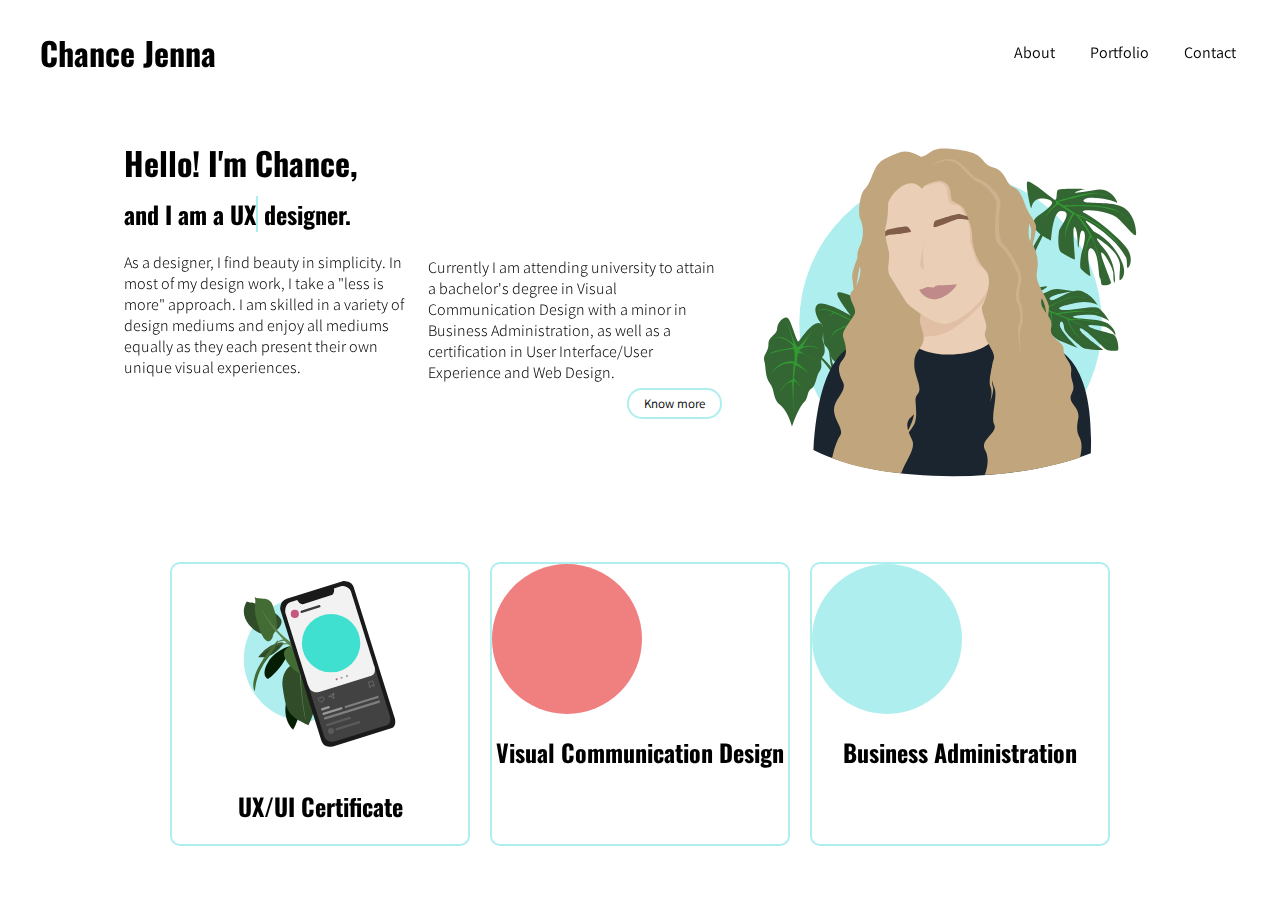
==== index.html @ 3c4182ef "Added UXUI Illustration" ====
<!DOCTYPE html>
<html lang="en">
<head>
    <meta charset="UTF-8">
    <meta name="viewport" content="width=device-width, initial-scale=1.0">
    <meta http-equiv="X-UA-Compatible" content="ie=edge">

    <!--  Stylesheet  -->
    <link href="https://fonts.googleapis.com/css2?family=Assistant:wght@300&display=swap" rel="stylesheet"> 
    <link href="https://fonts.googleapis.com/css2?family=Assistant&display=swap" rel="stylesheet"> 
    <link href="https://fonts.googleapis.com/css2?family=Oswald&display=swap" rel="stylesheet"> 

    <link rel="stylesheet" href="styles.css">
    <script src="scripts.js"></script>
    

    <title>Chance Jenna</title>
</head>
<body>
    

<!-- Navigation -->
<nav>
  <h1><a href="index.html">Chance Jenna</a></h1>
 <section class="links">
   <a href="about.html">About</a>
  <a href="portfolio.html">Portfolio</a>
  <a href="contact.html">Contact</a>
 </section>
</nav>


<!-- About me -->
 <main id="aboutme">
   <section class="welcome">
       <h1 class="name">Hello! I'm Chance,</h1>
   <h2 class="ima">and I am a <span class="txt-rotate fw700" data-period="2500" data-rotate='["UX", "UI", "web", "graphic"]'></span> designer.
     </h2>
   <section class="aboutme">
     <p>As a designer, I find beauty in simplicity. In most of my design work, I take a "less is more" approach. I am skilled in a variety of design mediums and enjoy all mediums equally as they each present their own unique visual experiences. 
     <br></br>
     Currently I am attending university to attain a bachelor's degree in Visual Communication Design with a minor in Business Administration, as well as a certification in User Interface/User Experience and Web Design. 
     </p>
   </section class="bttn">
   <section>
     <a href="about.html">
   <button class="knowme">
     Know more
   </button>
   </a>
   </section>
   </section>
   <section class="selfportrait">
     <svg xmlns="http://www.w3.org/2000/svg" viewBox="0 0 500 500"><defs><style>.cls-2{fill:#363}.cls-3{fill:#393}.cls-5{fill:#eaceb5}.cls-6{fill:#e0bfa4}.cls-7{fill:#825e4a}.cls-9{fill:#c1a57c}</style></defs><g id="Me_2.0" data-name="Me 2.0"><circle cx="243.21" cy="281.74" r="189.09"/><path class="cls-2" d="M93.36 295.65s-10.52 40.1 20 81.73S78.94 334.27 96 297.89s-2.64-2.24-2.64-2.24z"/><path class="cls-2" d="M52.3 305.71s39.62 12.21 58.91 60.07-18.49-52-58.39-56.66-.52-3.41-.52-3.41z"/><path id="Alocasia1" class="cls-2" d="M124.47 250s-22-11-22.88-5.68 17 27.81 17 27.81-30.4-18.26-39.81-14.87-2 19.36 2.6 24.35.45 24.08 5.73 28.77 5.91 15.14 10 18 26 15.1 26 15.1z"/><path id="Alocasia1_Lines" data-name="Alocasia1 Lines" class="cls-3" d="M121.69 278.92s-22.61-12.27-31.52-14.15a26.62 26.62 0 00-16 1.71s13.63-4.2 22.76 1.88c-2.32 1-13.61 9.71-13.61 9.71s13-10.09 15.78-8.95 23.32 11.16 23.32 11.16-19.32 7.79-22.77 10.47-8.13 11.55-8.13 11.55 4.53-8.08 9.71-11.17 23.46-10.21 23.46-10.21z"/><path id="Alocasia2" class="cls-2" d="M45 410.49s-5-18.85-14.78-26.67-6.4-18.82-12.78-27.08-4.7-19.38-7-27.69 5.41-10.92 5.08-21.1S26 297.06 26.41 288.23s10.29-17.3 14.19-12.33 10.46 29.34 12.46 28.35 14.86-23.14 25-23.13 4 18.35 5.47 22.13 4.54 14.2 0 19.44.75 12.65-3.81 18.51-4.5 18.07-10.48 22-3.68 12-8.62 16.57S50.28 395.72 45 410.49z"/><path id="Alocasia2_Lines" data-name="Alocasia2 Lines" class="cls-3" d="M46.84 395.36s-.18-39.81.84-41.08 8.44 5.5 12.67 15.22a59.71 59.71 0 00-12.84-18.81s1.44-16.4 2.17-16.63 10.5 4.49 16.28 10.25-7-8.36-15-13c.14-4.42 1.12-12.27 2.32-12.4S66 320.18 77 329.63c-5.24-5.06-24-13.23-23.07-14.24s11.78-9.31 25.31-1.16c-1.26-1.43-7.59-6.7-20.9-3.51 1.35-2.12 10.1-19.41 16.6-22.91-3.66 1.23-18.76 21.52-22.09 23.28S40.72 283 38 279.4c1.95 5.13 9.88 28.09 8.71 27.68s-11.94-11.89-24.81-7.43c4.29-.6 17.95-.23 25.12 11.64.5 2.06-25.23 3.12-31 9.08 5.61-2.71 29.42-7.92 31.35-5.88 1.24 3.38.79 14.94.79 14.94s-18.55-4.06-29.43 16.34c5-6.14 11.9-16.15 28.43-13.84-.5 5.81-1.24 19.89-1.24 19.89s-13.72 5.72-16.13 17.35c2.28-5 5.44-12.24 15.27-14.83.46 2.66 1.78 41.02 1.78 41.02z"/><path id="Monstera1" class="cls-2" d="M346.56 239.77s14-5.24 17-4.25-17.67 9.72-9.27 9.53 13.49-7.08 23.24-6.28a191.49 191.49 0 0119.17 2.68s-34.14 4.92-29.19 10.36 26.43-16 40.12-10.11a41.72 41.72 0 0119.46 17s-9.64-6.15-26.1-2.74-26.61 6.07-19.69 8.66 40.65-6 46.72-2 13.9 16.66 13.9 16.66-10.07-7.94-23.48-8.25-26.8 1.64-20.3 3.66 34.35.7 43.39 8.35 7.73 13.68 7.73 13.68-5.47-9.64-14.25-11.23-22.46-3.31-19 0 24.92 7.56 30.7 10 7.19 18.86 5.75 19.83-11.78 1.45-15.7-1.65-30.49-30.47-32.08-25.27 29.12 25.6 29.26 26.41-23.18-.73-25.43-2.67-23-17.31-23.35-24.72-4.59-11.66-5.35-4.36 22.34 29.37 22.34 29.37l-23.82-9.76c-5.49-2.23-23.16-20.41-23.16-20.41z"/><path id="Monstera1_Linex" data-name="Monstera1 Linex" class="cls-3" d="M443.62 306.31s-43.26-26.77-48.81-28.5 25-.35 35.95 4.69 9.42 4.2 9.42 4.2-15.56-10.56-47.18-10.52c-4.11-1.33-16.07-5.65-15-5.88s30.12-5.26 40.91-3.49 13.16 3.19 13.16 3.19-12.92-8.16-55.66-1.08c-4-.93-13.88-5.17-13.88-5.17s24.81-14.77 35.21-15a114.64 114.64 0 0116.44.54s-15-2.17-22.13-.12-30.92 13.76-30.92 13.76l-5.95-2.79 13.46 8.17s-.94 10.78 1.87 16.14 14.55 16.91 14.55 16.91-14.86-13.43-15.26-20.72a83.45 83.45 0 01.12-12.25l19.08 7.74s4.61 13.74 12 20.56a149.78 149.78 0 0012.58 10.58s-20.21-14.58-22.86-30.27c1.78.37 22.21 9.82 52.9 29.31z"/><path id="Monstera2" class="cls-2" d="M374 127.53c-1.42.31-33-27.23-35.05-22.6s4 31.87 5.05 32.74.16-18 23.34-10.14c4.05 2.6 6.84 4.34-14.25 19.4s15.69 31.29 15.69 31.29 2-37 12.46-36.91 9 5.91-2.32 23.87c-2.31 15.94-.29 25.5 2 27.23s17.09 10.2 17.67 9.3-4.34-44.93 0-40 2.89 26.48 4.34 25.12 1.17-26.28 6.38-20.49-2 25.21-2.9 29.84-2 15.11-.29 17.41 11.59 10.69 11.88 8.66-7.53-38.53 1.74-34.18 8.11 34.76 10.14 36.79.58 8.11 3.18 9 10.72-.56 10.72-3-15.93-39-11.59-37.82 14.49 21.15 14.49 26.36.29 10.74 1.45 11.46 2-25.07-12.46-41.87-11.59-17.09 2.61-5.51 16.8 21.15 16.8 26.94-1.74 18 0 17.39 6.95-5.51 4.34-16.81-14.48-32.73-37.07-44c-6.09-7.53-12.75-14.48-9.27-13.32s36.5 20.28 49.82 46.35c1.45 5.5 0 13 2 12.16s7-10.43 0-22.59-43.1-41.6-56.14-46.75c-4.34-4.61 33-3.45 45.48 9.3s18.25 20.19 20.28 19.37 0-28.35-17.67-35.88-51.57-1.74-47.22-8.11 36.21-.58 41.71 3.76c1.45-2-8.72-19.12-23-16.8s-36.34 6.08-27.36 2.32 13.9-2.9 13.9-2.9-36.21-1.74-37.94 1.45-.33 11.64-2.94 12.17z"/><path id="Monstera2_Lines" data-name="Monstera2 Lines" class="cls-3" d="M432.3 216.93s-7.24-34.93-13.46-43.06c-2.07 3.19-8.77 14.51-8.77 32.22-.32-12 3.19-26.8 7.34-34.46-1.92-4.3-17.87-28.23-19.62-26.47S384.23 165.73 387.1 182c-2.39-16.11 1.76-26.16 8.3-37.64-3.19-2.39-17.87-11.51-17.87-11.51s-15 9.91-18.34 22.35c3.67-11.48 7.82-15.47 16.27-23.12-.89-4.19-1.46-4.55-1.46-4.55l.88-.69.95 2.14s31.44-10.16 44.67-10.26 18 3.07 18 3.07a37.82 37.82 0 00-18-2.11c-10.35 1.25-43.23 10.64-43.23 10.64l6.71 4s52-3.63 67.64 7 15.82 12.44 15.82 12.44S457 143.94 450 141.19s-30.44-8.47-63.46-5.36c3.67 2.54 14.68 9.59 14.68 9.59s33.21 10.31 54 39.35c-6.69-7.63-29.21-30.79-51.63-36.84 4.86 6.07 21.61 23.19 28.71 69z"/><path id="Monstera2_Stem" data-name="Monstera2 Stem" class="cls-2" d="M370.35 150s-30.67 55.24-33.66 75.11.3-21.47.3-21.47 25.36-48.5 33.36-53.64z"/><path id="Shirt" d="M210.26 270.12s-2.47 30.91-47.1 29.74S79.23 317 71.79 440c85.63 42.95 248.73 42.95 346.74 4.14 8.38-224.14-154.66-86.93-126.45-200.33 21.68-87.16-81.82 26.31-81.82 26.31z" fill="#1a252f"/><path id="Neck" class="cls-5" d="M205.31 270.12s-1.36 16.69-20.2 25.07c17.09 37.53 108.6 31.09 116.2-2.25-13.52-6.1-20.05-18.43-12.24-49.13 22.2-87.16-83.76 26.31-83.76 26.31z"/><path id="Head_Shadow" data-name="Head Shadow" class="cls-6" d="M290.39 247.87s-34.81 43.76-62.9 48.46c-32 5.35-67.32 4.87-67.32 4.87l27.37-54.84 106.59-13.6z"/><path id="Head" class="cls-5" d="M234 282.47c14 1.55 47.45-22.26 56.82-45.69s24.6-136.48-72-135.89-65.61 99.57-51 122.42 15.81 28.11 21.67 34 28.71 23.4 44.51 25.16z"/><path id="Hair_Shadow" data-name="Hair Shadow" class="cls-6" d="M207.65 110.74s18.49-5.74 22.35-4.69 8.28 3.31 8.83 9.11 1.1 15.45 5.52 17.11 11.86 1.93 13.8 7.72 6.34 9.38 8.27 19 .28 17.94 2.21 23.46 6.63 24.81 10.76 26.77 10.63 10.13 11.09 12.9 3.65 10.6 3.65 10.6-2.87-27.13-9.22-41-21.8-65.24-26.76-68-25.39-26.22-25.39-26.22z"/><g id="Eyebrows"><path id="L_Eyebrow" data-name="L Eyebrow" class="cls-7" d="M194 166.44s-3.1-5.51-5.85-5.85-21.51 2.71-24.44 4.54-20 19.73-20 19.73 20-14 22.9-14S194 168.5 194 166.44z"/><path id="R_Eyebrow" data-name="R Eyebrow" class="cls-7" d="M221.89 160.4s.09-6 2.62-7.21 26.43-8.9 29.91-8.27 31 10.11 31 10.11-28.42-4.74-33.16-3.79-16.74 6.63-19.27 7.26-11.16 5.04-11.1 1.9z"/></g><path id="Lips" d="M250.89 232.76s-14.42 1.61-21.21 1.24-5.92 3.08-8.39 3-5.8-1.48-8.89 0a58.49 58.49 0 01-8.27 2.84s4.82 11.48 18 11.72 27.01-12.75 28.76-18.8z" fill="#c18a8a"/><path id="Hair" class="cls-9" d="M261.63 141.89s9.19 19.52 8.61 30.42 5.74 32.15 16.08 41.91 1.61 37.12-3 44.59 8.48 23.42 3.45 32.6 13.88 25.57 10.44 34.76-4.49 24.68.62 35.59-5.11 36.17 0 46.5S278.85 427 286.32 440s-.43 31.16-.43 31.16 58-1.46 119.21-21.87c6.9-30.68-8.1-20.17-2.35-48.29 3.19-15.63-14.79-18.93-8.08-31.65 6.06-11.5-2.6-15.9-.67-27.53 1.79-10.76-10.66-17.94-9.51-27.7s-18.95-12.86-15.49-27.39-16.07-22-12.05-35.19-8.61-18.95-5.74-34.45a50.18 50.18 0 00-8-37.89c-6.31-9.18 2-28.89-3-37.31s-7.88-27-18.21-30.43-8.61-20.09-25.26-24.68-9.18-16.65-37.89-21.25-35.22-2.22-42.11 3-10.35 5.07-10.35 5.07-15.39-9.79-26.28-5.77S157 76.27 151.22 84.3s-7.63 22.53-16.09 30.5c-4.12 3.87-9 27.66-4.39 37.42s3.35 25.26-1.19 33.3-2.92 21.81 0 25.26-.53 22.39-9.14 30.42 6.89 20.53 2.87 28.92-16.65 21-14.35 28.49 6.91 20.67-.28 28.13-6 16.65 0 28.13-11.78 21.82-11.2 35.59 13.2 24.11 7.46 32.15S95.3 450 95.3 450s27.9 13.59 86.12 19.14c6.9-17.93 18.79-31.07 13.62-42s-10.33-21.24 0-29.27 0-20.1 6.89-27.56-3.45-22.39-4-34.44 1.15-15.5 8-24.69 2.29-20.09 0-27 0-14.21 0-14.21-13.13-8.89-16.43-12.77-15.52-24.44-21.67-34 1.16-20.7-2.34-33.65-5.1-23.85-3.35-29.1 3.35-19.24 3-27.09 20.4-35.31 37.85-24c11 9.69-3.74-1.1 27-5.9 18.48 3.6 10.27 21.4 16.42 25.66s11.48 3.78 15.22 12.77z"/><path id="Hair_Piece_1" data-name="Hair Piece 1" class="cls-9" d="M332 132.85s17.18 18.93 18.09 27.44-12.54 53-13.71 59.92 9.64-49 7.29-57.75-12.35-19-12.35-19z"/><path id="HP2" class="cls-9" d="M355.79 238.1s9.92 16.83 10.35 22.08-3.05 29.27-3.05 29.27 3.93-29.71-9.62-44.13 2.32-7.22 2.32-7.22z"/><path id="HP3" class="cls-9" d="M126.77 200.2s-7.68 18-6.51 25 3.19 27.42 3.19 27.42 4.39-43.18 9.06-49-5.74-3.42-5.74-3.42z"/><path id="HP4" class="cls-9" d="M199.83 387.63s1.72 11.64-1.52 19.09-13.81 18.4-13.81 18.4 17.13-26.15 12-35.81 3.33-1.68 3.33-1.68z"/><path id="HP5" class="cls-9" d="M295.25 335.85s-5.14 18-2 25.43-1 20.1-1 20.1 6.09-15.17 3.7-21.14 1.9-23.59 1.9-23.59z"/><path id="Hair_Highlight" data-name="Hair Highlight" d="M218.1 85.4s13.9-11.58 27.79-8.69 21.43 21.13 31.85 24.17 30.11 21 27.8 32.59-3.48 42.84 3.47 49.21 26.59 34.17 22.27 48.07-1.47 24.9 0 27.21 4.32 20.48 0 28.77 2.29 44.2 2.29 44.2-8.62-40-5.47-46.64 3.85-16.12-1.75-29.08 4.55-23.61.7-34.4-13.31-29.37-23.47-37.42-.7-45.55-3.86-55-15.72-21.73-22.42-23.13S254.18 81.79 246.82 80s-7.35-4.66-28.72 5.4z" fill="#ccb18d"/><path id="Nose_Shadow" data-name="Nose Shadow" class="cls-6" d="M210 178.84s-5.3 29.73-4.73 31.24 3.59 2.84 4.73 5.12-3.24-13.07 0-36.36z"/></g></svg>
   </section>
 </main>


<!-- Education -->
<!--   <header>
   <h2>Education</h2>
 </header> -->

<article id="education">
 <section class="UXUI">
   <svg xmlns="http://www.w3.org/2000/svg" viewBox="0 0 500 500" class="UXUIicon"><defs><style>.cls-21{fill:#051d03}.cls-31{fill:#304c29}.cls-41{fill:#5b824a}.cls-51{fill:#436b34}.cls-101{fill:#c45880}.cls-121{fill:#999}.cls-131{fill:#7f7f7f}.cls-141{fill:#5b5b5b}.cls-151{fill:none;stroke:#999;stroke-miterlimit:10}</style></defs><g id="Phone_2.0" data-name="Phone 2.0"><circle cx="213.86" cy="237.98" r="154.44" fill="#cff" class="bgcircle"/><path id="Leaf1" class="cls-21" d="M182.73 414.19s8.17-11.34 13.61-34-27.21-47.89-27.21-47.89-19.05 48.33 13.6 81.89z"/><path id="Leaf2" class="cls-31" d="M190 247.94s-41.32 8.86-32.68 65.11 13 66.22 63.46 89.8c19.59-35 15.48-59.89 15.48-59.89z"/><path id="L2Vein" class="cls-41" d="M199.06 272.7s6 91.61 15.73 119c-5.24-29.79-10.25-55.27-12.87-120.82s-2.86 1.82-2.86 1.82z"/><path id="Leaf3" class="cls-21" d="M175.32 205.24s-37 9.58-55.45 40.83-2.27 42.35 1.51 40.58 43.86-32.76 53.94-81.41z"/><path id="Leaf4" class="cls-51" d="M185.12 202.21s-28.84 5.66-24.84 26 29 45 55 54-30.16-80-30.16-80z"/><path id="Leaf5" class="cls-31" d="M95.92 233s15.13-23.44 41.34-32.77 21.42 0 21.42 0-14.36 19.41-30 27S95.92 233 95.92 233z"/><path id="L5Vein" class="cls-41" d="M174.56 198.69s-34-6.9-70.07 25.16c27.22-17.1 33.9-25.67 75.11-22.64s-5.04-2.52-5.04-2.52z"/><path id="Leaf6" class="cls-51" d="M145.2 190.37c-.2-2-47.13 52.43-57.47 87.21s0 40.07 0 40.07 1-40.32 26.44-74.35 31.28-50.41 31.03-52.93z"/><path id="L6Vein" class="cls-41" d="M134.61 205s10.59-14.12 28.48-12.86-1.26-3.79-1.26-3.79-15.12-1.51-27.22 16.65z"/><path id="Leaf7" class="cls-31" d="M67.06 93.58c.55-.84 4.29 2.52 11.35 2.52s76.11 26.47 75.61 47.64-32.26 38.82-55.45 28.73-53.43-44.86-31.51-78.89z"/><path id="Leaf8" class="cls-51" d="M141.75 166s-7.27 3.07-9.58 14.48-18 30.36-35.91-24.72-3.09-51.39-9.81-73.48c9.28 8.37 37.14-3.55 45.36 20.65s11.35 36.52 9.94 63.07z"/><path id="Stem" class="cls-41" d="M100.26 103.84s20.34 50.68 82.36 96 5.34 16 5.34 16-67.69-54.65-87.7-112z"/><path id="PhoneBase" d="M166.64 86.84l142.09-44.55s20.34-.74 25.17 14.71l103 328.48s6.44 20.53-9 25.36l-145.41 45.54s-22.77 5.26-29.21-15.27L150.84 114.34s-3.02-21.6 15.8-27.5z" fill="#1a1a1a"/><path id="Screen" d="M177 94.87l16.06-5s5.38 11.46 14.47 10.49l71.84-22.56c8-4.39 5.68-16.81 5.68-16.81l19.41-6.09s18.33-.42 22.89 14.13l97.25 310.23s6.08 19.39-7.73 23.72l-130.47 40.9s-20.46 4.64-26.54-14.75l-96.4-307.47s-3.36-21.5 13.54-26.79z" fill="#424242"/><path id="Screen-2" data-name="Screen" d="M177 94.87l16.06-5s5.38 11.46 14.47 10.49l71.84-22.56c8-4.39 5.68-16.81 5.68-16.81l19.41-6.09s18.33-.42 22.89 14.13 58.77 186.52 58.77 186.52 6.08 19.39-7.74 23.72l-130.47 40.91s-20.46 4.64-26.54-14.75-57.91-183.77-57.91-183.77-3.36-21.5 13.54-26.79z" fill="#f2f2f2"/><circle cx="277.67" cy="197.85" r="73.03" fill="#58c6bd" class="screencircle"/><circle class="cls-101" cx="187.05" cy="124.76" r="10.24"/><rect x="200.39" y="109.66" width="51.74" height="5.79" rx="2.08" transform="rotate(-17.28 226.264 112.552)" fill="#3a3a3a"/><circle class="cls-101" cx="291.64" cy="288.26" r="2.6"/><circle class="cls-121" cx="303.91" cy="284.44" r="2.6"/><circle class="cls-121" cx="317.45" cy="280.23" r="2.6"/><rect class="cls-121" x="255.24" y="364.78" width="51.74" height="5.79" rx="2.08" transform="rotate(-17.28 281.12 367.687)"/><rect class="cls-121" x="252.38" y="357.78" width="22.4" height="5.79" rx="2.08" transform="rotate(-17.28 263.6 360.683)"/><rect class="cls-131" x="309.86" y="342.09" width="88.34" height="5.79" rx="2.08" transform="rotate(-17.28 354.052 345.003)"/><rect class="cls-131" x="256.98" y="362.02" width="146.05" height="5.79" rx="2.08" transform="rotate(-17.28 330.019 364.917)"/><rect class="cls-141" x="263.61" y="390.68" width="64.56" height="5.79" rx="2.08" transform="rotate(-17.28 295.9 393.6)"/><rect class="cls-141" x="287.3" y="401.35" width="64.56" height="5.79" rx="2.08" transform="rotate(-17.28 319.595 404.27)"/><circle class="cls-141" cx="277.34" cy="417.39" r="7.49"/><path class="cls-151" d="M251.65 334.86s2.37-4.69 7-1.63-3.58 12.61-3.58 12.61"/><path class="cls-151" d="M252.57 334.67a4.58 4.58 0 00-6.75 2.48c-2.19 5.1 9.93 8.56 9.93 8.56M284.17 323.2v14.26l-4.79-5.58-7.73-.49 12.52-8.19zM284.17 323.21l-4.79 8.67M370.89 295.4l10.75-3.35 4.25 13.64-6.5-2.4-4.2 5.94-4.3-13.83z"/></g></svg>
   <h2>UX/UI Certificate</h2>
 </section>
 
 <section class="VCD">
   <div class="VCDicon"></div>
   <h2>Visual Communication Design</h2>
 </section>
 
 <section class="BA">
   <div class="BAicon"></div>
   <h2>Business Administration</h2>
 </section>
</article>

 

    
</body>
</html>
---- styles.css ----
/* Font styling */
h1, h2 {
    font-family: 'Oswald', sans-serif;
}

p {
    font-family: 'Assistant', sans-serif;
  font-weight: 300;
}

.links, button {
    font-family: 'Assistant', sans-serif;
  font-weight: 400;
}

button {
  font-size: small;
}


/* Button styling */
button {
  outline: none;
  border: solid 2px paleturquoise;
  background-color: white;
  padding: 5px 15px;
  border-radius: 15px;
}

button:link,
button:visited {
  color: white;
  background-color: paleturquoise;
}

button:focus {
  color: white;
  color: paleturquoise;
}

button:hover, 
button:active {
  color: white;
  background-color: paleturquoise;
}


/* Navigation */
nav {
  background: none;
  display: flex;
  align-items: center;
}

.links {
  margin-right: 20px;
  margin-left: 20px;
}

nav h1 {
  flex-grow: 2;
}

nav a:link,
nav a:visited {
  color: black;
  text-decoration: none;
  padding: .5em;
  margin: .5em;
}

nav a:focus {
  color: turquoise;
}

nav a:hover, 
nav a:active {
  color: turquoise;
}


/* Media queries */
@media screen and (max-width: 700px) {
  #education {
    flex-direction: column;
    align-items: center;
  }
  
 #education .UXUI, #education .VCD, #education .BA {
    width: 95%;
  }
}

@media screen and (max-width: 800px) {
  #aboutme {
  flex-direction: column;
  align-items: center;
  justify-content: center;
  }
  
  #aboutme .welcome, .selfportrait {
    width: 75%;
  }
}

@media screen and (max-width: 550px) {
  nav, #aboutme {
  flex-direction: column;
  }
  #aboutme .selfportrait {
    width: 75%;
  }
}


/* I'm a ___ designer */
body {
  /* the following line fixes a blink in chrome https://code.google.com/p/chromium/issues/detail?id=108025 */
  -webkit-backface-visibility: hidden;
}


/* About me */
#aboutme {
  position: relative;
  padding: 20px 40px 40px 40px;
  display: flex;
  justify-content: center;
}

.welcome {
  margin-bottom: 30px;
  width: 50%;
}

.name {
  margin-bottom: 50px;
}

.ima {
  position: absolute;
  margin-top: -40px;
}

.aboutme {
  margin-bottom: 5px;
  column-count: 2;
  column-width: 200px;
}

br {
  margin-top: 5px;
  margin-bottom: 0px;
}

.knowme {
  position: relative;
  left: 85%;
  margin-top: -50px;
}

.selfportrait {
  width: 400px; 
  margin-left: 40px;
  margin-top: -20px;
}

circle {
  fill: paleturquoise;
}


/* Education */
#education {
  position: relative; 
  padding: 20px 40px 20px 40px;
  display: flex;
  justify-content: center;
}

.UXUI, .VCD, .BA {
  border: solid 2px paleturquoise;
  border-radius: 10px;
  margin: 0px 10px 10px 10px;
  width: 25%;
  text-align: center;
  justify-content: center;
}

/* .UXUIicon {
  height: 150px;
  width: 150px;
  background: paleturquoise;
  border-radius: 50%;
} */

.UXUIicon {
  width: 200px;
}

.bgcircle {
  fill: paleturquoise;
}

.screencircle {
  fill: turquoise; 
}

.VCDicon {
  height: 150px;
  width: 150px;
  background: lightcoral;
  border-radius: 50%;
}

.BAicon {
  height: 150px;
  width: 150px;
  background: paleturquoise;
  border-radius: 50%;
}
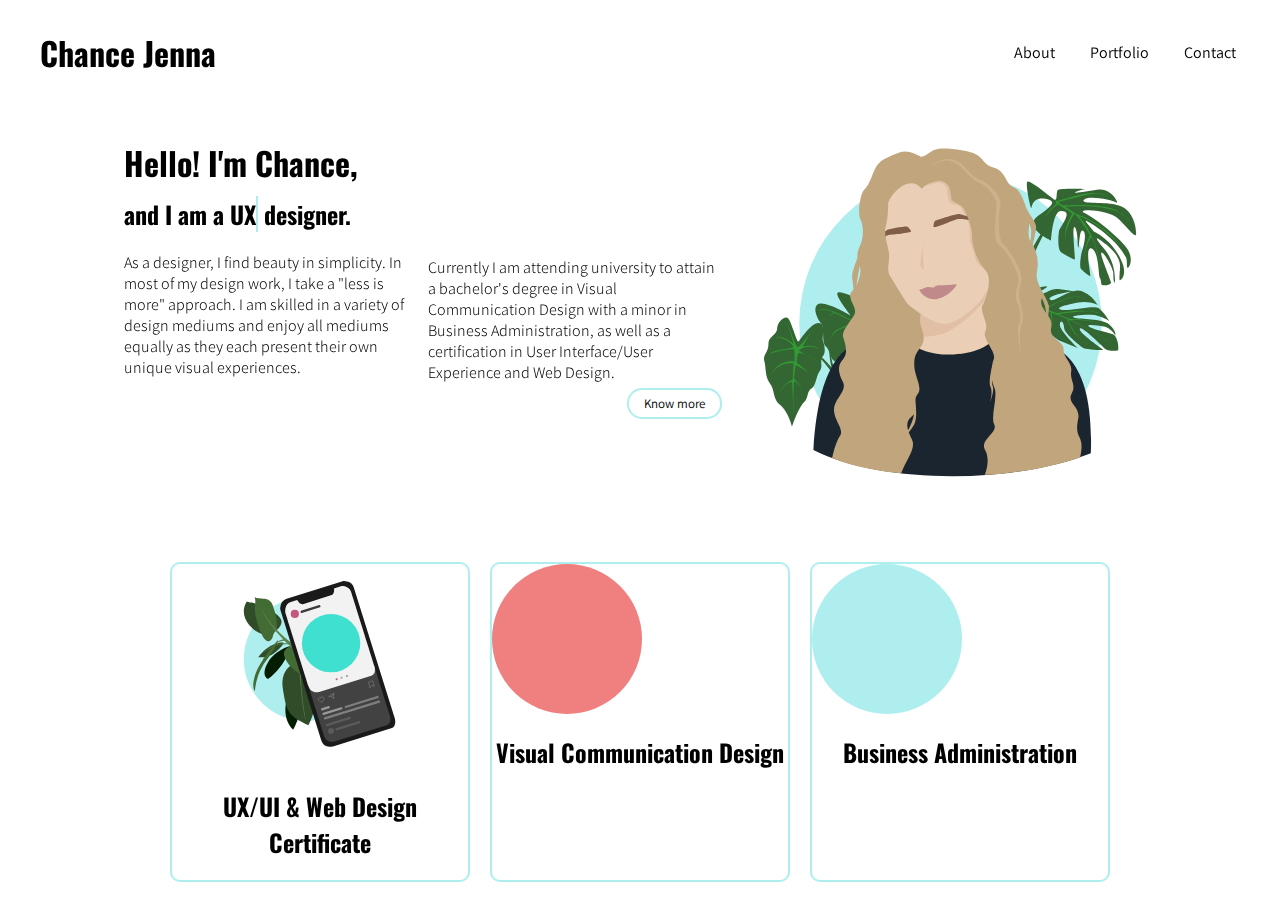
==== commit d18b89ae: "Updated "Education" Section" ====
--- a/index.html
+++ b/index.html
@@ -64,7 +64,7 @@
 <article id="education">
  <section class="UXUI">
    <svg xmlns="http://www.w3.org/2000/svg" viewBox="0 0 500 500" class="UXUIicon"><defs><style>.cls-21{fill:#051d03}.cls-31{fill:#304c29}.cls-41{fill:#5b824a}.cls-51{fill:#436b34}.cls-101{fill:#c45880}.cls-121{fill:#999}.cls-131{fill:#7f7f7f}.cls-141{fill:#5b5b5b}.cls-151{fill:none;stroke:#999;stroke-miterlimit:10}</style></defs><g id="Phone_2.0" data-name="Phone 2.0"><circle cx="213.86" cy="237.98" r="154.44" fill="#cff" class="bgcircle"/><path id="Leaf1" class="cls-21" d="M182.73 414.19s8.17-11.34 13.61-34-27.21-47.89-27.21-47.89-19.05 48.33 13.6 81.89z"/><path id="Leaf2" class="cls-31" d="M190 247.94s-41.32 8.86-32.68 65.11 13 66.22 63.46 89.8c19.59-35 15.48-59.89 15.48-59.89z"/><path id="L2Vein" class="cls-41" d="M199.06 272.7s6 91.61 15.73 119c-5.24-29.79-10.25-55.27-12.87-120.82s-2.86 1.82-2.86 1.82z"/><path id="Leaf3" class="cls-21" d="M175.32 205.24s-37 9.58-55.45 40.83-2.27 42.35 1.51 40.58 43.86-32.76 53.94-81.41z"/><path id="Leaf4" class="cls-51" d="M185.12 202.21s-28.84 5.66-24.84 26 29 45 55 54-30.16-80-30.16-80z"/><path id="Leaf5" class="cls-31" d="M95.92 233s15.13-23.44 41.34-32.77 21.42 0 21.42 0-14.36 19.41-30 27S95.92 233 95.92 233z"/><path id="L5Vein" class="cls-41" d="M174.56 198.69s-34-6.9-70.07 25.16c27.22-17.1 33.9-25.67 75.11-22.64s-5.04-2.52-5.04-2.52z"/><path id="Leaf6" class="cls-51" d="M145.2 190.37c-.2-2-47.13 52.43-57.47 87.21s0 40.07 0 40.07 1-40.32 26.44-74.35 31.28-50.41 31.03-52.93z"/><path id="L6Vein" class="cls-41" d="M134.61 205s10.59-14.12 28.48-12.86-1.26-3.79-1.26-3.79-15.12-1.51-27.22 16.65z"/><path id="Leaf7" class="cls-31" d="M67.06 93.58c.55-.84 4.29 2.52 11.35 2.52s76.11 26.47 75.61 47.64-32.26 38.82-55.45 28.73-53.43-44.86-31.51-78.89z"/><path id="Leaf8" class="cls-51" d="M141.75 166s-7.27 3.07-9.58 14.48-18 30.36-35.91-24.72-3.09-51.39-9.81-73.48c9.28 8.37 37.14-3.55 45.36 20.65s11.35 36.52 9.94 63.07z"/><path id="Stem" class="cls-41" d="M100.26 103.84s20.34 50.68 82.36 96 5.34 16 5.34 16-67.69-54.65-87.7-112z"/><path id="PhoneBase" d="M166.64 86.84l142.09-44.55s20.34-.74 25.17 14.71l103 328.48s6.44 20.53-9 25.36l-145.41 45.54s-22.77 5.26-29.21-15.27L150.84 114.34s-3.02-21.6 15.8-27.5z" fill="#1a1a1a"/><path id="Screen" d="M177 94.87l16.06-5s5.38 11.46 14.47 10.49l71.84-22.56c8-4.39 5.68-16.81 5.68-16.81l19.41-6.09s18.33-.42 22.89 14.13l97.25 310.23s6.08 19.39-7.73 23.72l-130.47 40.9s-20.46 4.64-26.54-14.75l-96.4-307.47s-3.36-21.5 13.54-26.79z" fill="#424242"/><path id="Screen-2" data-name="Screen" d="M177 94.87l16.06-5s5.38 11.46 14.47 10.49l71.84-22.56c8-4.39 5.68-16.81 5.68-16.81l19.41-6.09s18.33-.42 22.89 14.13 58.77 186.52 58.77 186.52 6.08 19.39-7.74 23.72l-130.47 40.91s-20.46 4.64-26.54-14.75-57.91-183.77-57.91-183.77-3.36-21.5 13.54-26.79z" fill="#f2f2f2"/><circle cx="277.67" cy="197.85" r="73.03" fill="#58c6bd" class="screencircle"/><circle class="cls-101" cx="187.05" cy="124.76" r="10.24"/><rect x="200.39" y="109.66" width="51.74" height="5.79" rx="2.08" transform="rotate(-17.28 226.264 112.552)" fill="#3a3a3a"/><circle class="cls-101" cx="291.64" cy="288.26" r="2.6"/><circle class="cls-121" cx="303.91" cy="284.44" r="2.6"/><circle class="cls-121" cx="317.45" cy="280.23" r="2.6"/><rect class="cls-121" x="255.24" y="364.78" width="51.74" height="5.79" rx="2.08" transform="rotate(-17.28 281.12 367.687)"/><rect class="cls-121" x="252.38" y="357.78" width="22.4" height="5.79" rx="2.08" transform="rotate(-17.28 263.6 360.683)"/><rect class="cls-131" x="309.86" y="342.09" width="88.34" height="5.79" rx="2.08" transform="rotate(-17.28 354.052 345.003)"/><rect class="cls-131" x="256.98" y="362.02" width="146.05" height="5.79" rx="2.08" transform="rotate(-17.28 330.019 364.917)"/><rect class="cls-141" x="263.61" y="390.68" width="64.56" height="5.79" rx="2.08" transform="rotate(-17.28 295.9 393.6)"/><rect class="cls-141" x="287.3" y="401.35" width="64.56" height="5.79" rx="2.08" transform="rotate(-17.28 319.595 404.27)"/><circle class="cls-141" cx="277.34" cy="417.39" r="7.49"/><path class="cls-151" d="M251.65 334.86s2.37-4.69 7-1.63-3.58 12.61-3.58 12.61"/><path class="cls-151" d="M252.57 334.67a4.58 4.58 0 00-6.75 2.48c-2.19 5.1 9.93 8.56 9.93 8.56M284.17 323.2v14.26l-4.79-5.58-7.73-.49 12.52-8.19zM284.17 323.21l-4.79 8.67M370.89 295.4l10.75-3.35 4.25 13.64-6.5-2.4-4.2 5.94-4.3-13.83z"/></g></svg>
-   <h2>UX/UI Certificate</h2>
+   <h2>UX/UI & Web Design Certificate</h2>
  </section>
  
  <section class="VCD">
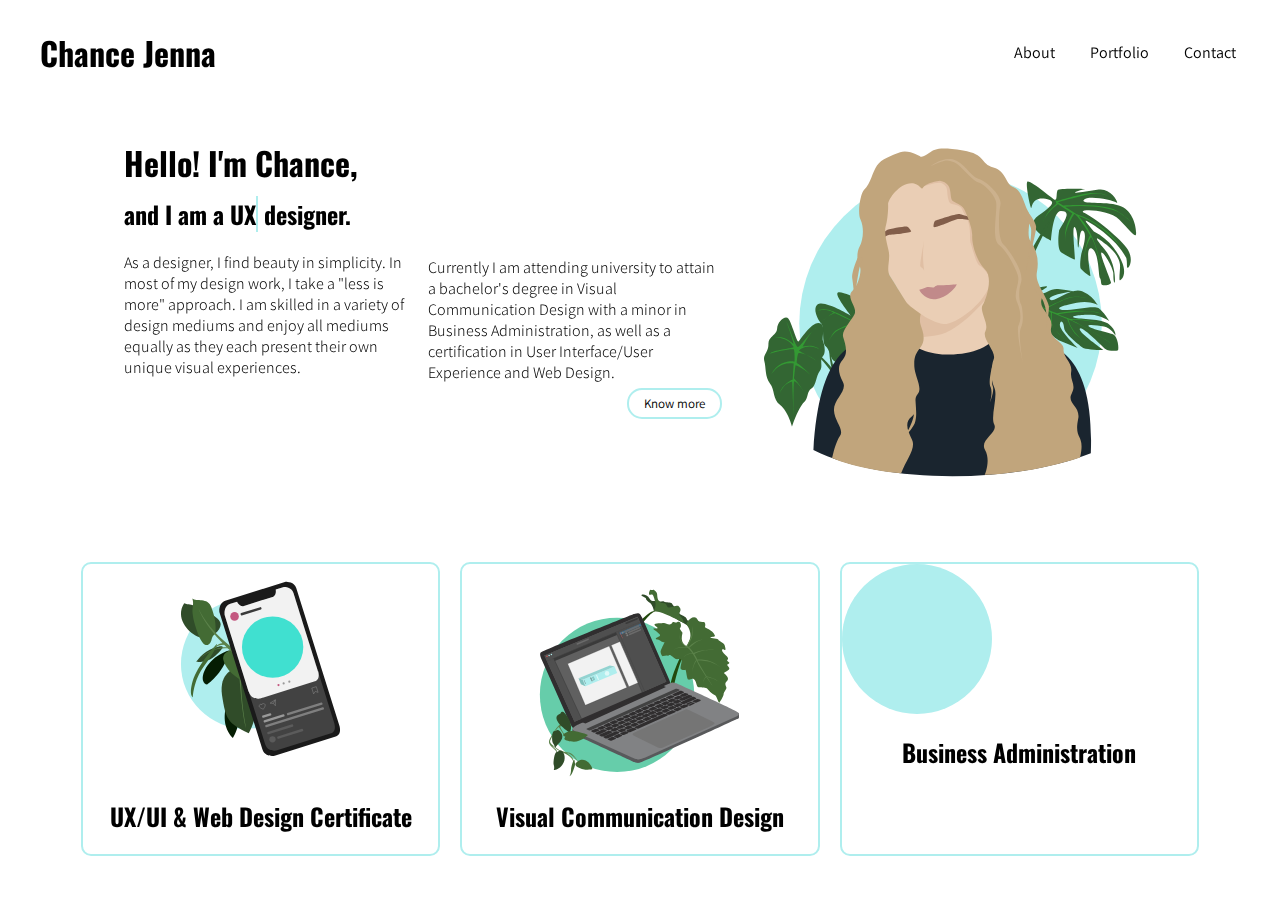
==== commit 0883909d: "Added VCD SVG" ====
--- a/index.html
+++ b/index.html
@@ -68,7 +68,7 @@
  </section>
  
  <section class="VCD">
-   <div class="VCDicon"></div>
+   <svg xmlns="http://www.w3.org/2000/svg" viewBox="0 0 500 500" class="VCDicon"><style>.st2{display:inline;fill:#302e2f}.st4{fill:#22490d}.st5{fill:#304c29}.st6{fill:#436b34}.st7{fill:#5b824a}.st8{fill:#302e2f}.st10{fill:#414042}.st15{fill:#f2f2f2;stroke:#333;stroke-width:.5;stroke-miterlimit:10}.st16{fill:#4f4f4f}.st17{fill:#e25a5a}.st21{fill:#6b6b6b}.st22{fill:#7f7f7f}.st23{fill:none;stroke:#3a3a3a;stroke-width:.5;stroke-miterlimit:10}.st25{fill:#3a3a3a}.st27{fill:#80c1be}.st29{fill:#def9f8}.st30{fill:#627a78}</style><g id="Laptop"><circle cx="204.1" cy="261.7" r="154.4" class="VCDcircle"/><g id="Giganteum"><path id="GiganteumStem2" class="st4" d="M281.6 94.7c1.6.6-5-5.8-32.2 31.7-.6-2.6-3.5-8.8.8-12.5 12.8-10.9 23.6-22.1 31.4-19.2z"/><path id="GiganteumLeaf2.1" class="st5" d="M278 94s-2.9-12.9-7.9-16.1-8.4-6.5-8.2-8.7-10.5-4.7-8.8-7c1.7-2.3 11.8-.7 16.3 7.3s12.3 2.7 16 5.2c3.6 2.6 9.5-1.6 13 .6s13.5.3 15.1 3.4 5.5 8.6 9.9 9.2c4.4.5 3.8 11.2 6.6 12.5 2.8 1.3 12.5 5.3 13.2 8.9s3.1 4.3 6.3 5.2c3.2.8 10.8 11.4 10.7 15.6-.1 4.1-21.1-12.1-30-15.8S303.2 92.5 278 94z"/><path id="GiganteumLeaf2.2" class="st6" d="M277.2 94.6c-.9.1 6.4-8 3-19.6s-3.7-15.4-9.2-13.3-2-11.2.7-10c2.7 1.2 4.6-1.3 6.5.3 1.9 1.5 5.3 4.1 5.8 7.2.9 5.6.5 12.6 4.6 15 4.4 2.5-.3 3.9 10.1 4.2 5.1.1 4.8 8.7 8.6 8.5 3.9-.2 16.8-4.7 18.8-3.4 2 1.3 6.7 6.3 4.5 10.5s-3.1 7.3-.7 9.6c2.3 2.4 6.4 6.9 6.9 10.3.6 3.4.7 4.2.7 4.2s-44.7-25.2-60.3-23.5z"/><path id="GiganteumStem1" class="st4" d="M319.2 237.9s12.8-56.9 27.4-71.3c14.6-14.4-12.5-7-34.8 69.2s7.4 2.1 7.4 2.1z"/><path id="GiganteumLeaf1" class="st6" d="M342.9 118.6c-1.9 3.5 19.4 19.5-.4 46.2-5-4.2-12.1-9.1-7.5-27.4-2.3-4.9-7.2-8-4.5-10.1 2.7-2.1 1.6-10.2-1.7-11.4-3.3-1.2-4.9 1.2-7.3 1.2-2.4.1-3.8-2.3-5.8-.9-2 1.3-1.8 4.5-6.2 4.9-4.4.4-9.2-3.4-12.2-2.9s-18.6.4-18.3 3.1c.3 2.7 8.4 5.8 5.9 7.3s-8-.7-8.3 1.1c-.3 1.8 15.1 10.4 13.6 13.3s-8.5 4-8.6 6.3c-.1 2.3 7.3 1.3 9.2 4.4s8.5 3 8.5 3-8.5 16.4-8.1 19.4c.3 3 2.1 8.8 5.1 8.1 2.9-.7 7.5-1.4 9-.7 1.6.7 2.5-2.5 5.9-1s8.4 8 12.9 7.8c4.4-.3 7.1-.7 8.8 1.6s-2.9 15.1-1.5 17.7c1.4 2.7 7.4 2.8 9.3 1.8 1.9-1 2.4 19 6.2 19.8 3.8.8 6.6-3.8 11.1-.9s4.7 13.6 7.9 15.5c3.2 1.9 14.7.4 17.5 2.9 2.8 2.4 10.7 12.2 17.5 14.3 4 5.9 6.4 15.2 7.7 14.4 1.3-.9 8.7-13.1 8.7-17.2 0-4 6.8-10.3 5.4-13.5s-3.1-8.1-.9-10.3c2.2-2.3 6.3-5.4 2.8-11-3.5-5.7-8-7.3-6.3-8.1 1.6-.8 10.9-5.7 10.4-8.5s-5.2-6.8-4.6-7.2 5.1-3.1 4.7-4.3-5.6-3.6-4.5-5c1-1.5 4.7-3.5-2.4-9.5s-9.4-10.8-6.7-12.2c2.7-1.4 9 8 3.9-8.5-1.8-5.2-13.7-9.1-12.3-10.6 1.3-1.5-16.2-2.6-16.1-4.3 0-1.8 10.3-.6 9.1-4.1-4.1-12.3-21.7-15.2-20-17.7 1.7-2.5.8-9.6-2.1-9.6-2.9 0-10.4 1.3-13.1-5.3-2.7-6.9-13.9-5.9-21.7 8.1z"/><g id="GiganteumVeins"><path class="st7" d="M342.5 164.8s12.2 9.5 20.7 28.6 33.9 52.9 33.9 52.9-30.1-46.7-31.9-53.9c-1.8-7.2-17.2-29.1-21.4-29.5-.5.9-1.3 1.9-1.3 1.9z"/><path class="st7" d="M343.9 162.9c8.9-16 10.9-19.9 10.4-32.2-.3-8-.3-8 .8 0 2.3 17.5-6.7 26.4-9.7 33.6-1.1 2.7-1.8-.9-1.5-1.4z"/><path class="st7" d="M343.8 163.5c-3.3.4-13.5-8.1-15-20.7-1.4-12.6-.1-1.2-.3.8-.1 1.6 3.8 20.7 15.5 21.7-.3-1 .3-1.8-.2-1.8zM346.7 166.7s10.2-12.1 23.9-14.8c13.7-2.7 3.2-.7-.7.9s-4.2-.1-21.4 14.6l-1.8-.7z"/><path class="st7" d="M346.7 166.7s-13.9-3.1-25.2 2.3c-11.3 5.4-1.1.7 1.1 0s8.4-3.8 24.1-.9c-.1-.9 0-1.4 0-1.4zM357.3 177.8s15.8-7.1 33.6-6.3 5 .3-1.3.5-18.2.4-31.8 8.5c-.9-1-.5-2.7-.5-2.7zM355.5 178s-9.7.4-15.6 5.6c-5.9 5.1-1 .7 1.6-.8s10.4-4.1 14.4-3.5c.2-.8-.4-1.3-.4-1.3zM364.1 191.3s19.6-3.4 37.7 8.5 3.4 2.3-1.9 0-13.9-6.7-35.4-6.8c-1.2-1.2-.4-1.7-.4-1.7zM362.7 191.3s-6.6 7.9-7.5 20 0 1.5.7-1.6 2.2-10.9 7.3-16.2c.7-1.3-.5-2.2-.5-2.2zM383.8 225.1s14.5 3.1 20.4 7.9c5.9 4.8 3.3 2.3-.9 0s-6.8-3.6-19.5-6.8c-.9-.9 0-1.1 0-1.1zM382.4 224.6s-5 4.4-5.7 11.1c-.7 6.7-.2 1 .4-.8.6-1.8 1.9-6.5 5.8-9.3 0-.7-.5-1-.5-1z"/></g></g><g id="Computer"><path id="BackScreen" class="st8" d="M119.7 330s-4.1-1.1-5.9-4.3c-1.8-3.2-4.1-7.6-4.1-7.6l-56-126s-5.3-10.3-2.7-14.4c2.7-4.1 186.6-77.6 186.6-77.6s9.6-3.8 12.2 0c2.6 3.8 6.1 10.5 6.1 10.5l51.3 118s6.1 11.5 2.2 15.6c-3.7 4.1-189.7 85.8-189.7 85.8z"/><path id="Bottom" d="M115.1 329.1s-1.5 8.8-.1 9.7c1.2.8 123.9 57.4 123.9 57.4s4.1 2.2 9.8 1.5c6.3-.8 195.6-87.7 195.6-87.7s3.7-1 3.7-3c.1-2 0-8.5 0-8.5l-332.9 30.6z" fill="#58595b"/><path id="Port1" class="st10" d="M128.5 343.2l-4.3-2c-.6-.3-.9-1-.6-1.6l.1-.2c.3-.6 1-.9 1.6-.6l4.3 2c.6.3.9 1 .6 1.6l-.1.2c-.3.6-1 .9-1.6.6z"/><path id="Port2" class="st10" d="M136.9 347.1l-4.3-2c-.6-.3-.9-1-.6-1.6l.1-.2c.3-.6 1-.9 1.6-.6l4.3 2c.6.3.9 1 .6 1.6l-.1.2c-.3.6-1 .8-1.6.6z"/><path id="KeyBase" d="M115.1 329.1c-1.3 3.7 12.3 9.2 12.3 9.2L233.9 387s8.2 3.9 11.7 3.9 13.9-3.6 13.9-3.6l184.3-82.9s4.6-2.5 4.3-6c-.4-3.6-125.6-59.8-125.6-59.8s-2.8-1.4-7.5-1.8-188.2 84-188.2 84-10.3 4.4-11.7 8.3z" fill="#818284"/><path id="Screen" fill="#606060" d="M302.6 235.5L119 315.6 58.8 182.8l186.4-77.2z"/><path id="ScreenHinge" class="st8" d="M294.1 242.7l-162.3 73 9 3.2L301.9 246z"/><path class="st8" d="M167.7 333.5l-7 3.1c-2.5 1.1-3.9.2-6-.8s-4-1.7-1.5-2.8l7-3.1c2.5-1.1 4.1-.3 6.2.7 2.1 1 3.8 1.8 1.3 2.9zM180.2 327.9l-7 3.1c-2.5 1.1-3.9.2-6-.8s-4-1.7-1.5-2.8l7-3.1c2.5-1.1 4.1-.3 6.2.7 2 1 3.7 1.8 1.3 2.9zM192.7 322.3l-7 3.1c-2.5 1.1-3.9.2-6-.8s-4-1.7-1.5-2.8l7-3.1c2.5-1.1 4.1-.3 6.2.7 2.1 1 3.8 1.8 1.3 2.9zM205.2 316.7l-7 3.1c-2.5 1.1-3.9.2-6-.8s-4-1.7-1.5-2.8l7-3.1c2.5-1.1 4.1-.3 6.2.7 2.1 1 3.8 1.8 1.3 2.9zM217.8 311.1l-7 3.1c-2.5 1.1-3.9.2-6-.8s-4-1.7-1.5-2.8l7-3.1c2.5-1.1 4.1-.3 6.2.7 2.1 1 3.8 1.8 1.3 2.9zM230.2 305.4l-7 3.1c-2.5 1.1-3.9.2-6-.8s-4-1.7-1.5-2.8l7-3.1c2.5-1.1 4.1-.3 6.2.7 2.1 1 3.8 1.8 1.3 2.9zM242.7 299.8l-7 3.1c-2.5 1.1-3.9.2-6-.8s-4-1.7-1.5-2.8l7-3.1c2.5-1.1 4.1-.3 6.2.7 2.1 1 3.8 1.8 1.3 2.9zM255.2 294.2l-7 3.1c-2.5 1.1-3.9.2-6-.8s-4-1.7-1.5-2.8l7-3.1c2.5-1.1 4.1-.3 6.2.7 2.1 1 3.8 1.8 1.3 2.9zM267.7 288.7l-7 3.1c-2.5 1.1-3.9.2-6-.8s-4-1.7-1.5-2.8l7-3.1c2.5-1.1 4.1-.3 6.2.7 2 .9 3.7 1.8 1.3 2.9zM280.1 283.1l-7 3.1c-2.5 1.1-3.9.2-6-.8s-4-1.7-1.5-2.8l7-3.1c2.5-1.1 4.1-.3 6.2.7 2.1 1 3.8 1.8 1.3 2.9zM292.5 277.6l-7 3.1c-2.5 1.1-3.9.2-6-.8s-4-1.7-1.5-2.8l7-3.1c2.5-1.1 4.1-.3 6.2.7 2.1.9 3.8 1.8 1.3 2.9zM305.1 272l-7 3.1c-2.5 1.1-3.9.2-6-.8s-4-1.7-1.5-2.8l7-3.1c2.5-1.1 4.1-.3 6.2.7 2 1 3.7 1.8 1.3 2.9zM317.6 266.4l-7 3.1c-2.5 1.1-3.9.2-6-.8s-4-1.7-1.5-2.8l7-3.1c2.5-1.1 4.1-.3 6.2.7 2.1 1 3.8 1.8 1.3 2.9zM335.7 258.3l-11 4.9c-3.9 1.7-5.2.8-7.3-.2-2.1-1-4.1-1.7-.2-3.4l11-4.9c3.9-1.7 5.5-.9 7.6.1 2 1 3.7 1.8-.1 3.5z"/><path d="M326.9 254.1l-174.1 77.8c-3.9 1.7-5.3.8-7.3-.2-2.1-1-4.1-1.7-.2-3.4l174.1-77.8c3.9-1.7 5.6-.9 7.6.1 2.1.9 3.8 1.8-.1 3.5z" fill="#424242"/><path class="st8" d="M338.7 265l7-3.1c2.5-1.1.6-1.8-1.5-2.8-2.1-1-3.5-1.9-6-.8l-7 3.1c-2.5 1.1-.8 1.9 1.3 2.9 2 1 3.7 1.8 6.2.7zM326.2 270.6l7-3.1c2.5-1.1.6-1.8-1.5-2.8-2.1-1-3.5-1.9-6-.8l-7 3.1c-2.5 1.1-.8 1.9 1.3 2.9s3.8 1.8 6.2.7zM313.7 276.2l7-3.1c2.5-1.1.6-1.8-1.5-2.8-2.1-1-3.5-1.9-6-.8l-7 3.1c-2.5 1.1-.8 1.9 1.3 2.9 2.1.9 3.7 1.8 6.2.7zM301.2 281.8l7-3.1c2.5-1.1.6-1.8-1.5-2.8-2.1-1-3.5-1.9-6-.8l-7 3.1c-2.5 1.1-.8 1.9 1.3 2.9 2 .9 3.7 1.8 6.2.7zM288.6 287.4l7-3.1c2.5-1.1.6-1.8-1.5-2.8-2.1-1-3.5-1.9-6-.8l-7 3.1c-2.5 1.1-.8 1.9 1.3 2.9s3.7 1.8 6.2.7zM275.8 292.9l7-3.1c2.5-1.1.6-1.8-1.5-2.8-2.1-1-3.5-1.9-6-.8l-7 3.1c-2.5 1.1-.8 1.9 1.3 2.9s3.7 1.8 6.2.7zM263.3 298.5l7-3.1c2.5-1.1.6-1.8-1.5-2.8-2.1-1-3.5-1.9-6-.8l-7 3.1c-2.5 1.1-.8 1.9 1.3 2.9 2 1 3.7 1.8 6.2.7zM250.8 304.1l7-3.1c2.5-1.1.6-1.8-1.5-2.8-2.1-1-3.5-1.9-6-.8l-7 3.1c-2.5 1.1-.8 1.9 1.3 2.9 2 1 3.7 1.8 6.2.7zM238.3 309.6l7-3.1c2.5-1.1.6-1.8-1.5-2.8-2.1-1-3.5-1.9-6-.8l-7 3.1c-2.5 1.1-.8 1.9 1.3 2.9s3.8 1.9 6.2.7zM225.9 315.2l7-3.1c2.5-1.1.6-1.8-1.5-2.8-2.1-1-3.5-1.9-6-.8l-7 3.1c-2.5 1.1-.8 1.9 1.3 2.9s3.7 1.8 6.2.7zM213.5 320.7l7-3.1c2.5-1.1.6-1.8-1.5-2.8-2.1-1-3.5-1.9-6-.8l-7 3.1c-2.5 1.1-.8 1.9 1.3 2.9 2 1 3.7 1.9 6.2.7zM200.9 326.3l7-3.1c2.5-1.1.6-1.8-1.5-2.8-2.1-1-3.5-1.9-6-.8l-7 3.1c-2.5 1.1-.8 1.9 1.3 2.9s3.8 1.8 6.2.7zM188.4 331.9l7-3.1c2.5-1.1.6-1.8-1.5-2.8-2.1-1-3.5-1.9-6-.8l-7 3.1c-2.5 1.1-.8 1.9 1.3 2.9s3.7 1.8 6.2.7zM170.3 340l11-4.9c3.9-1.7 1.9-2.4-.2-3.4s-3.4-2-7.3-.2l-11 4.9c-3.9 1.7-2.2 2.5-.1 3.5s3.8 1.8 7.6.1zM206.5 331.6l-7 3.1c-2.5 1.1-3.9.2-6-.8s-4-1.7-1.5-2.8l7-3.1c2.5-1.1 4.1-.3 6.2.7 2.1 1 3.8 1.8 1.3 2.9zM219.1 326l-7 3.1c-2.5 1.1-3.9.2-6-.8s-4-1.7-1.5-2.8l7-3.1c2.5-1.1 4.1-.3 6.2.7 2 1 3.7 1.8 1.3 2.9zM231.6 320.4l-7 3.1c-2.5 1.1-3.9.2-6-.8s-4-1.7-1.5-2.8l7-3.1c2.5-1.1 4.1-.3 6.2.7 2.1 1 3.8 1.8 1.3 2.9zM244 314.7l-7 3.1c-2.5 1.1-3.9.2-6-.8s-4-1.7-1.5-2.8l7-3.1c2.5-1.1 4.1-.3 6.2.7 2.1 1 3.8 1.8 1.3 2.9zM256.6 309.1l-7 3.1c-2.5 1.1-3.9.2-6-.8s-4-1.7-1.5-2.8l7-3.1c2.5-1.1 4.1-.3 6.2.7 2 1 3.7 1.8 1.3 2.9zM269.1 303.5l-7 3.1c-2.5 1.1-3.9.2-6-.8s-4-1.7-1.5-2.8l7-3.1c2.5-1.1 4.1-.3 6.2.7 2.1 1 3.8 1.8 1.3 2.9zM281.5 298l-7 3.1c-2.5 1.1-3.9.2-6-.8s-4-1.7-1.5-2.8l7-3.1c2.5-1.1 4.1-.3 6.2.7 2.1 1 3.8 1.8 1.3 2.9zM293.9 292.4l-7 3.1c-2.5 1.1-3.9.2-6-.8s-4-1.7-1.5-2.8l7-3.1c2.5-1.1 4.1-.3 6.2.7 2.1 1 3.8 1.8 1.3 2.9zM306.4 286.9l-7 3.1c-2.5 1.1-3.9.2-6-.8s-4-1.7-1.5-2.8l7-3.1c2.5-1.1 4.1-.3 6.2.7 2 1 3.7 1.8 1.3 2.9zM318.9 281.3l-7 3.1c-2.5 1.1-3.9.2-6-.8s-4-1.7-1.5-2.8l7-3.1c2.5-1.1 4.1-.3 6.2.7 2.1 1 3.8 1.8 1.3 2.9zM331.4 275.7l-7 3.1c-2.5 1.1-3.9.2-6-.8s-4-1.7-1.5-2.8l7-3.1c2.5-1.1 4.1-.3 6.2.7 2.1 1 3.8 1.8 1.3 2.9zM352.3 266.4l-14.2 6.3c-3.7 1.7-5.1.7-7.2-.3-2.1-1-4.1-1.7-.3-3.3l14.2-6.3c3.7-1.7 5.4-.8 7.5.2 2 .9 3.7 1.7 0 3.4zM192.3 338l-14.2 6.3c-3.7 1.7-5.1.7-7.2-.3-2.1-1-4.1-1.7-.3-3.3l14.2-6.3c3.7-1.7 5.4-.8 7.5.2 2 .9 3.7 1.7 0 3.4zM221.1 332.9l-7 3.1c-2.5 1.1-3.9.2-6-.8s-4-1.7-1.5-2.8l7-3.1c2.5-1.1 4.1-.3 6.2.7 2.1 1 3.8 1.8 1.3 2.9zM233.7 327.3l-7 3.1c-2.5 1.1-3.9.2-6-.8s-4-1.7-1.5-2.8l7-3.1c2.5-1.1 4.1-.3 6.2.7 2 1 3.7 1.8 1.3 2.9zM246.2 321.7l-7 3.1c-2.5 1.1-3.9.2-6-.8s-4-1.7-1.5-2.8l7-3.1c2.5-1.1 4.1-.3 6.2.7 2.1.9 3.8 1.8 1.3 2.9zM258.6 315.9l-7 3.1c-2.5 1.1-3.9.2-6-.8s-4-1.7-1.5-2.8l7-3.1c2.5-1.1 4.1-.3 6.2.7 2.1 1 3.8 1.8 1.3 2.9zM271.2 310.3l-7 3.1c-2.5 1.1-3.9.2-6-.8s-4-1.7-1.5-2.8l7-3.1c2.5-1.1 4.1-.3 6.2.7 2 1 3.7 1.8 1.3 2.9zM283.7 304.8l-7 3.1c-2.5 1.1-3.9.2-6-.8s-4-1.7-1.5-2.8l7-3.1c2.5-1.1 4.1-.3 6.2.7 2.1.9 3.8 1.7 1.3 2.9zM296.1 299.2l-7 3.1c-2.5 1.1-3.9.2-6-.8s-4-1.7-1.5-2.8l7-3.1c2.5-1.1 4.1-.3 6.2.7 2.1 1 3.8 1.8 1.3 2.9zM308.6 293.7l-7 3.1c-2.5 1.1-3.9.2-6-.8s-4-1.7-1.5-2.8l7-3.1c2.5-1.1 4.1-.3 6.2.7 2 .9 3.7 1.7 1.3 2.9zM321 288.1l-7 3.1c-2.5 1.1-3.9.2-6-.8s-4-1.7-1.5-2.8l7-3.1c2.5-1.1 4.1-.3 6.2.7 2.1 1 3.8 1.8 1.3 2.9zM333.5 282.5l-7 3.1c-2.5 1.1-3.9.2-6-.8s-4-1.7-1.5-2.8l7-3.1c2.5-1.1 4.1-.3 6.2.7 2.1 1 3.8 1.8 1.3 2.9zM360.6 270.3l-20.6 9.2c-3.6 1.6-4.9.6-7-.4-2.1-1-4.1-1.7-.5-3.3l20.6-9.2c3.6-1.6 5.2-.8 7.3.2 2.1 1.1 3.8 1.9.2 3.5zM206.9 339.1l-20.6 9.2c-3.6 1.6-4.9.6-7-.4-2.1-1-4.1-1.7-.5-3.3l20.6-9.2c3.6-1.6 5.2-.8 7.3.2 2.1 1.1 3.8 1.9.2 3.5zM200.9 349.8l-7 3.1c-2.5 1.1-3.9.2-6-.8s-4-1.7-1.5-2.8l7-3.1c2.5-1.1 4.1-.3 6.2.7 2.1 1 3.8 1.8 1.3 2.9zM213.4 344.2l-7 3.1c-2.5 1.1-3.9.2-6-.8s-4-1.7-1.5-2.8l7-3.1c2.5-1.1 4.1-.3 6.2.7 2 1 3.7 1.8 1.3 2.9zM225.9 338.6l-7 3.1c-2.5 1.1-3.9.2-6-.8s-4-1.7-1.5-2.8l7-3.1c2.5-1.1 4.1-.3 6.2.7 2.1 1 3.8 1.8 1.3 2.9zM241.8 331.5l-10.5 4.7c-2.4 1.1-3.9.2-6-.8s-4-1.7-1.5-2.8l10.5-4.7c2.4-1.1 4.1-.3 6.2.7 2.1 1 3.8 1.8 1.3 2.9zM304.2 303.5L247.4 329c-2.5 1.1-3.9.2-6-.8s-4-1.7-1.5-2.8l56.8-25.5c2.5-1.1 4.1-.3 6.2.7 2 1 3.7 1.8 1.3 2.9zM332.8 290.7l-7 3.1c-2.5 1.1-3.9.2-6-.8s-4-1.7-1.5-2.8l7-3.1c2.5-1.1 4.1-.3 6.2.7 2.1 1 3.8 1.8 1.3 2.9zM345.3 285.1l-7 3.1c-2.5 1.1-3.9.2-6-.8s-4-1.7-1.5-2.8l7-3.1c2.5-1.1 4.1-.3 6.2.7 2.1 1 3.8 1.8 1.3 2.9zM344.8 281.8c-2.1-1-4-1.7-1.5-2.8l7-3.1c2.5-1.1 4.1-.3 6.2.7-4 1.8-6.3 2.7-11.7 5.2zM370.4 273.9l-7 3.1c-2.5 1.1-3.9.2-6-.8s-4-1.7-1.5-2.8l7-3.1c2.5-1.1 4.1-.3 6.2.7 2.1 1 3.8 1.8 1.3 2.9zM320.4 296.4l-10.5 4.7c-2.4 1.1-3.9.2-6-.8s-4-1.7-1.5-2.8l10.5-4.7c2.4-1.1 4.1-.3 6.2.7 2.1 1 3.8 1.8 1.3 2.9zM356.9 276.9c2.1 1 4 1.7 1.5 2.8l-7 3.2c-2.5 1.1-4.1.3-6.2-.7 4.1-1.8 6.4-2.8 11.7-5.3z"/><path d="M387.1 326.3l-93.4 41.5c-4.5.6-4.5.6-13-3.4l-40.8-20c-8.3-4.5-5-5.6 3.4-9.5L341 291c2.2-.9 2.2-.9 11.9 3.4l40.8 20c8 4.5 8 4.5-6.6 11.9z" fill="#757575"/></g><g id="OnScreen"><path id="RWhite" transform="rotate(-23.089 229.353 195.725)" class="st15" d="M208.4 150.6h42V241h-42z"/><path id="TopBar" class="st16" d="M58.8 182.8l186.4-77.2 4.7 10.7-185.8 78.1z"/><path id="LeftBar" class="st16" d="M64.1 194.4l13.5-5.7 55.7 120.7-14.3 6.2z"/><path id="RightBar" class="st16" d="M249.9 116.3l-47.8 20.1 52.5 120.1 48-21z"/><path id="LWhite" transform="rotate(-23.089 164.45 223.396)" class="st15" d="M119.3 178.2h90.4v90.4h-90.4z"/><circle id="RedCancel" class="st17" cx="64" cy="184.6" r="1.5"/><circle id="YellowMinimize" cx="68.3" cy="182.8" r="1.5" fill="#d8ae48"/><circle id="GreenExpand" cx="72.7" cy="180.9" r="1.5" fill="#44a544"/><path id="BlueHighlight" transform="rotate(-23.089 230.616 130.623)" fill="#3b6c8c" d="M207.7 128.4h45.8v4.5h-45.8z"/><path id="_x31_Text" class="st21" d="M248.1 125l-27.8 11.9c-.8.3-1.7 0-2.1-.8-.3-.8 0-1.7.8-2.1l27.8-11.9c.8-.3 1.7 0 2.1.8.4.8 0 1.7-.8 2.1z"/><path id="_x32_Text" class="st21" d="M249.6 129.1l-21.8 9.3c-.8.3-1.7 0-2.1-.8-.3-.8 0-1.7.8-2.1l21.8-9.3c.8-.3 1.7 0 2.1.8.4.8 0 1.7-.8 2.1z"/><path id="_x33_Text" class="st21" d="M251.4 133.2l-21.8 9.3c-.8.3-1.7 0-2.1-.8-.3-.8 0-1.7.8-2.1l21.8-9.3c.8-.3 1.7 0 2.1.8.4.9 0 1.8-.8 2.1z"/><path id="_x31_Image" transform="rotate(-23.089 215.286 137.184)" class="st22" d="M213.6 135.6h3.5v3.2h-3.5z"/><path id="_x32_Image" transform="rotate(-23.089 222.864 138.738)" class="st22" d="M221.1 137.1h3.5v3.2h-3.5z"/><path id="_x33_Image" transform="rotate(-23.089 224.635 142.892)" class="st22" d="M222.9 141.3h3.5v3.2h-3.5z"/><path id="RedHighlight" transform="rotate(-23.089 212.609 142.947)" class="st17" d="M212.3 136.8h.6v12.3h-.6z"/><path id="TopLine" class="st23" d="M64.1 194.4l185.8-78.1"/><path id="RightRightLine" class="st23" d="M206.4 134.6l52.9 119.8"/><path id="FrameAround" fill="none" stroke="#3a3a3a" stroke-miterlimit="10" d="M133.3 309.9L77.6 189.2l124.5-52.3L254.6 257"/><path id="DarkTopBar" transform="rotate(-22.661 140.635 165.444)" class="st25" d="M73.2 162.8h134.9v5.3H73.2z"/><path id="IllustratorSearch" class="st25" d="M245 110.8l-21.8 9.3c-.8.3-1.7 0-2.1-.8-.3-.8 0-1.7.8-2.1l21.8-9.3c.8-.3 1.7 0 2.1.8.4.8 0 1.8-.8 2.1z"/><path id="IllustratorTitle" class="st21" d="M146.9 152.2l-21.8 9.3c-.8.3-1.7 0-2.1-.8-.3-.8 0-1.7.8-2.1l21.8-9.3c.8-.3 1.7 0 2.1.8.4.8 0 1.7-.8 2.1z"/></g><g id="Pothos"><path id="PothosVine" class="st7" d="M129.1 399.2s-12.1-19.4-19.7-21.5c-7.6-2.1-17.4-2.3-25.4-8.9s-16.1-10.3-13.3-16.3c2.8-6 8.7-16.7 8.7-16.7s7.8-10.5 8.2-9.7c.4.8 9.8 14.6 10.1 16.5.3 1.9 1.9-.9 1.9-.9s-10.1-14.3-8.9-16.5c1.2-2.2 4.2-4.4 4.2-4.4l-3-1.8s-9.8 8.5-14.5 17c-4.7 8.6-9 14.7-9.3 18.1-.3 3.4.1 5.7 2.8 8.8s12.3 10.2 13 15 1.8.3 1.8.3-2.3-6.3-4.7-8.2c-2.4-1.9-7.3-6.8-5.7-5.9s11.8 10.1 16.6 11.4c4.8 1.3 24.5 10.2 24.7 21.1 1.3-.5 1-6.5-3-10.3-4-3.8-10.2-8.7-9.1-8.3.8.4 9.5.3 24.6 21.2z"/><path class="st5" d="M90.1 299.6c1.7-.7 1.2-5.7 6.5-3.7s22.6 27 12.7 41.2c-2-.7-42.5-28.5-19.2-37.5z"/><path id="PothosLeaf2" class="st6" d="M154.8 409.8c.2.8-5.2.8-9.8 1.7-4.6.8-34-5.9-20.7-16 13.4-10.2 27 2.2 30.5 14.3z"/><path id="PothosLeaf3" class="st6" d="M118 391.7c-1.3.1-5.8 13.9-5.9 20.3-.1 6.3-2.1 12-3.8 12.9-1.7.8 3.2-.3 6.1-6.8s6.8-17.3 5.7-19.4c-1.2-2.1-.3-7.1-2.1-7z"/><path id="PothosLeaf4" class="st5" d="M84.1 376.2c1.2.3 5.5-5.1 9.9-2 4.4 3.1 9.1 16.1.8 27.4s-18.5 11.2-17.3 10.2c1.2-1 1.3-6.5-.1-10.2-1.3-3.8 1.3-26.7 6.7-25.4z"/><path id="PothosLeaf5" class="st5" d="M79.4 334.5c1.3 1.1 4.9-6.9 11.7 1.3 6.8 8.3 3 15.8-2.8 22.2-5.8 6.4-8.1 9.4-8.1 9.4s-.5-3.8-4.1-9.1c-3.7-5.2-1.5-27.8 3.3-23.8z"/><path id="PothosLeaf6" class="st6" d="M100.2 345.2c1.2.3-2.9 4-.8 6 2.1 2.1 18.1 6.7 28.4 2.5 10.3-4.2 17.9-11.9 17.9-11.9s-24.6-9.6-36-7.3c-11.3 2.4-17.6 9-9.5 10.7z"/></g><g id="BoxProduct"><path id="BoxFront" transform="rotate(-22.661 169.918 224.764)" fill="#afeeee" d="M135.5 217.8h68.9v13.9h-68.9z"/><path id="BoxEnd" class="st27" d="M140.8 244.4l-9-3.7-4.7-12.2 8.3 3.1z"/><path id="BoxSide" fill="#92d3d1" d="M199 205.1l-9.4-2.3-62.5 25.7 8.3 3.1z"/><path id="BoxTitle" class="st29" d="M162.2 223l3.5 8.3c.2.5.8.8 1.4.6.5-.2.8-.8.6-1.4l-3.5-8.3c-.2-.5-.8-.8-1.4-.6-.5.3-.8.9-.6 1.4z"/><path id="BoxSubhead1" class="st27" d="M155.9 226.1l2.2 5.2c.2.4.7.7 1.2.5.4-.2.7-.7.5-1.2l-2.2-5.2c-.2-.4-.7-.7-1.2-.5-.5.2-.7.7-.5 1.2z"/><path id="BoxSubhead2" class="st27" d="M154.1 226.7l2.6 6.2c.2.4.7.7 1.2.5.4-.2.7-.7.5-1.2l-2.6-6.2c-.2-.4-.7-.7-1.2-.5-.5.3-.7.8-.5 1.2z"/><path id="BoxList1" class="st30" d="M151.4 227.3l3 7.1c.1.3.4.4.6.3.3-.1.4-.4.3-.6l-3-7.1c-.1-.3-.4-.4-.6-.3-.2.1-.4.4-.3.6z"/><path id="BoxList2" class="st30" d="M150.2 227.8l1.3 3.1c.1.3.4.4.6.3.3-.1.4-.4.3-.6l-1.3-3.1c-.1-.3-.4-.4-.6-.3-.3.1-.4.4-.3.6z"/><path id="BoxList3" class="st30" d="M151.9 232l.9 2.2c.1.3.4.4.6.3.3-.1.4-.4.3-.6l-.9-2.2c-.1-.3-.4-.4-.6-.3-.3.1-.4.4-.3.6z"/><path id="BoxWeight" class="st30" d="M137.8 233.1l.9 2.2c.1.3.4.4.6.3.3-.1.4-.4.3-.6l-.9-2.2c-.1-.3-.4-.4-.6-.3-.3.1-.4.4-.3.6z"/><path id="BoxFlOz" class="st30" d="M139.4 236.6l1.3 3.1c.1.3.4.4.6.3.3-.1.4-.4.3-.6l-1.3-3.1c-.1-.3-.4-.4-.6-.3-.3.1-.5.4-.3.6z"/><circle id="BoxLogo" class="st29" cx="184.1" cy="218.8" r="4.6"/></g></g></svg>
    <h2>Visual Communication Design</h2>
  </section>
  
--- a/styles.css
+++ b/styles.css
@@ -87,7 +87,7 @@
   }
   
  #education .UXUI, #education .VCD, #education .BA {
-    width: 95%;
+    width: 99%;
   }
 }
 
@@ -101,14 +101,23 @@
   #aboutme .welcome, .selfportrait {
     width: 75%;
   }
+
+  #education .UXUI, #education .VCD, #education .BA {
+    width: 99%;
+  }
 }
 
 @media screen and (max-width: 550px) {
   nav, #aboutme {
   flex-direction: column;
   }
-  #aboutme .selfportrait {
+
+  #aboutme {
     width: 75%;
+  }
+
+  .selfportrait {
+    width: 100%;
   }
 }
 
@@ -182,20 +191,13 @@
   border: solid 2px paleturquoise;
   border-radius: 10px;
   margin: 0px 10px 10px 10px;
-  width: 25%;
+  width: 30%;
   text-align: center;
   justify-content: center;
 }
 
-/* .UXUIicon {
-  height: 150px;
-  width: 150px;
-  background: paleturquoise;
-  border-radius: 50%;
-} */
-
 .UXUIicon {
-  width: 200px;
+  width: 210px;
 }
 
 .bgcircle {
@@ -207,10 +209,15 @@
 }
 
 .VCDicon {
-  height: 150px;
-  width: 150px;
-  background: lightcoral;
-  border-radius: 50%;
+  width: 250px;
+}
+
+.VCDcircle {
+  fill: mediumaquamarine;
+}
+
+.VCD h2 {
+  margin-top: -20px;
 }
 
 .BAicon {
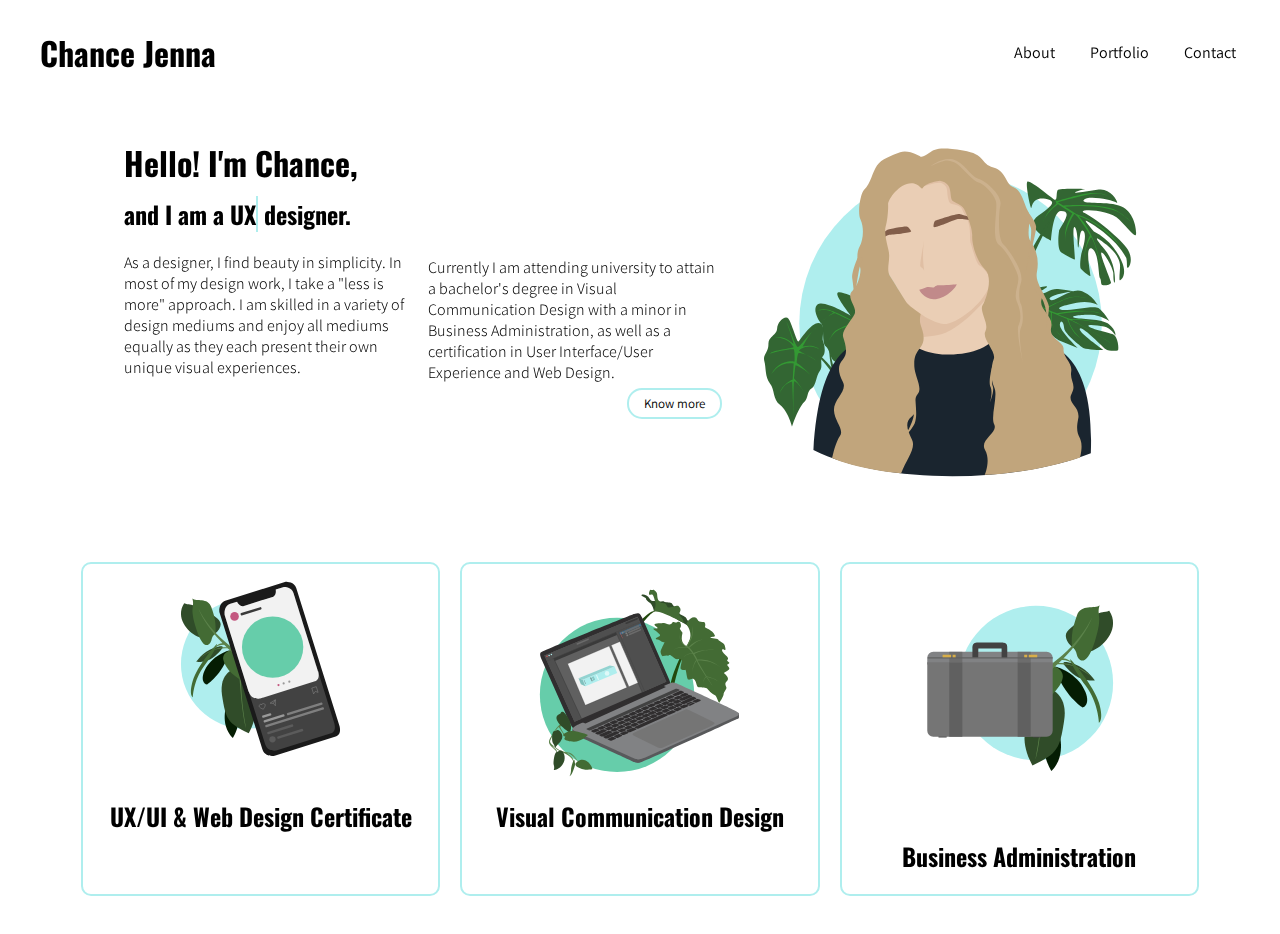
==== commit aacadfc7: "Add Business Administration SVG" ====
--- a/index.html
+++ b/index.html
@@ -73,7 +73,7 @@
  </section>
  
  <section class="BA">
-   <div class="BAicon"></div>
+   <svg id="Layer_1" data-name="Layer 1" xmlns="http://www.w3.org/2000/svg" viewBox="0 0 500 500" class="BAicon"><defs><style>.cls-2a{fill:#051d03}.cls-3a{fill:#304c29}.cls-4a{fill:#5b824a}.cls-5a{fill:#436b34}.cls-6a{fill:#424242}.cls-9a{fill:#606060}.cls-10a{fill:#6d6d6d}.cls-11a{fill:#d8ae48}</style></defs><circle cx="283.77" cy="237.98" r="154.44" class="RTcircle"/><g id="Rubbertree"><path id="Rubbertree1" class="cls-2a" d="M314.89 414.19s-8.16-11.34-13.6-34 27.21-47.89 27.21-47.89 19.05 48.33-13.61 81.89z"/><path id="Rubbertree2" class="cls-3a" d="M307.64 247.94s41.31 8.86 32.67 65.11-13 66.22-63.45 89.8c-19.59-35-15.48-59.89-15.48-59.89z"/><path id="RT1Vein" class="cls-4a" d="M298.56 272.7s-5.95 91.61-15.72 119c5.24-29.79 10.24-55.27 12.86-120.82s2.86 1.82 2.86 1.82z"/><path id="RTLeaf3" class="cls-2a" d="M322.31 205.24s37.05 9.58 55.45 40.83 2.27 42.35-1.51 40.58-43.86-32.76-53.94-81.41z"/><path id="RTLeaf4" class="cls-5a" d="M312.5 202.21s28.85 5.66 24.84 26-29 45-55 54 30.16-80 30.16-80z"/><path id="RTLeaf5" class="cls-3a" d="M401.7 233s-15.12-23.44-41.33-32.77-21.43 0-21.43 0 14.37 19.41 30 27S401.7 233 401.7 233z"/><path id="L5Vein" class="cls-4a" d="M323.06 198.69s34-6.9 70.07 25.16c-27.22-17.1-33.9-25.67-75.11-22.64s5.04-2.52 5.04-2.52z"/><path id="RTLeaf6" class="cls-5a" d="M352.43 190.37c.2-2 47.13 52.43 57.46 87.21s0 40.07 0 40.07-.95-40.32-26.43-74.35-31.28-50.41-31.03-52.93z"/><path id="L6Vein" class="cls-4a" d="M363 205s-10.58-14.12-28.48-12.86 1.26-3.79 1.26-3.79S350.92 186.84 363 205z"/><path id="RTLeaf7" class="cls-3a" d="M430.56 93.58c-.54-.84-4.28 2.52-11.34 2.52s-76.12 26.47-75.61 47.64 32.26 38.82 55.45 28.73 53.43-44.86 31.5-78.89z"/><path id="RTLeaf8" class="cls-5a" d="M355.88 166s7.27 3.07 9.57 14.48 18 30.36 35.92-24.72 3.08-51.39 9.81-73.48c-9.29 8.37-37.14-3.55-45.36 20.65s-11.35 36.52-9.94 63.07z"/><path id="RTStem" class="cls-4a" d="M397.36 103.84S377 154.52 315 199.87s-5.33 16-5.33 16 67.69-54.68 87.69-112.03z"/></g><rect id="RBriefcaseFoot" class="cls-6a" x="277.6" y="343.61" width="16.78" height="3.42" rx="1.71"/><rect id="LBriefcaseFoot" class="cls-6a" x="88.8" y="343.61" width="16.78" height="3.42" rx="1.71"/><path id="BriefcaseTop" d="M305.35 175.67H78.54a12 12 0 00-12 12v13.54h250.81v-13.54a12 12 0 00-12-12z" fill="#818284"/><path id="BriefcaseBase" d="M305.35 345.32H78.54a12 12 0 01-12-12V196.65h250.81v136.67a12 12 0 01-12 12z" fill="#757575"/><path id="BriefcaseHandle" class="cls-6a" d="M168.67 169h46.54v18.77h11.31V169s.52-7.46-2.31-9.52-9-2.31-9-2.31h-46.54s-6.17-.52-9.26 2.31-2.57 9.26-2.57 9.26v19h11.57z"/><path id="RBriefcaseBaseStripe" class="cls-9a" d="M247.25 196.65h26.16v148.67h-26.16z"/><path id="LBriefcaseBaseStripe" class="cls-9a" d="M110.53 196.65h26.16v148.67h-26.16z"/><path id="LBriefcaseTopStripe" class="cls-10a" d="M110.53 175.67h26.16v20.98h-26.16z"/><path id="RBriefcaseTopStripe" class="cls-10a" d="M247.25 175.67h26.16v20.98h-26.16z"/><path id="BriefcaseOpening" class="cls-9a" d="M67.39 186.61h249.96v2.32H67.39z"/><path id="RRClasp" class="cls-11a" transform="rotate(-180 278.005 184.045)" d="M269.52 181.48h16.96v5.14h-16.96z"/><path id="RLClasp" class="cls-11a" transform="rotate(-180 263.41 184.045)" d="M260.43 181.48h5.97v5.14h-5.97z"/><path id="LLClasp" class="cls-11a" d="M97.19 181.48h16.96v5.14H97.19z"/><path id="LRClasp" class="cls-11a" d="M117.28 181.48h5.97v5.14h-5.97z"/></svg>
    <h2>Business Administration</h2>
  </section>
 </article>
--- a/styles.css
+++ b/styles.css
@@ -200,12 +200,12 @@
   width: 210px;
 }
 
-.bgcircle {
+.bgcircle, .RTcircle {
   fill: paleturquoise;
 }
 
 .screencircle {
-  fill: turquoise; 
+  fill: mediumaquamarine; 
 }
 
 .VCDicon {
@@ -221,9 +221,6 @@
 }
 
 .BAicon {
-  height: 150px;
-  width: 150px;
-  background: paleturquoise;
-  border-radius: 50%;
-}
-
+  width: 250px;
+}
+
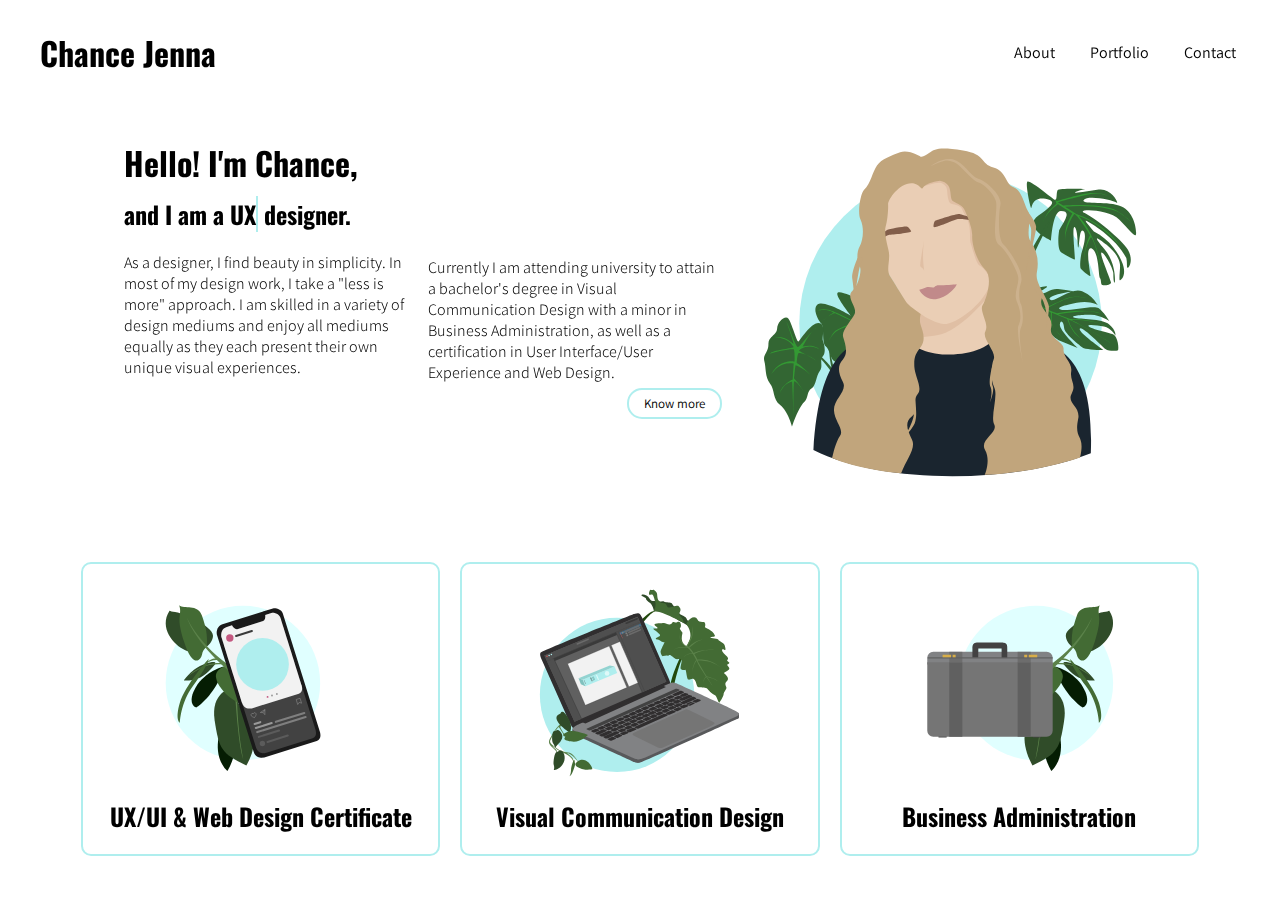
==== commit 824155f0: "Redesigned UXUI SVG and Media Queries" ====
--- a/index.html
+++ b/index.html
@@ -63,7 +63,7 @@
 
 <article id="education">
  <section class="UXUI">
-   <svg xmlns="http://www.w3.org/2000/svg" viewBox="0 0 500 500" class="UXUIicon"><defs><style>.cls-21{fill:#051d03}.cls-31{fill:#304c29}.cls-41{fill:#5b824a}.cls-51{fill:#436b34}.cls-101{fill:#c45880}.cls-121{fill:#999}.cls-131{fill:#7f7f7f}.cls-141{fill:#5b5b5b}.cls-151{fill:none;stroke:#999;stroke-miterlimit:10}</style></defs><g id="Phone_2.0" data-name="Phone 2.0"><circle cx="213.86" cy="237.98" r="154.44" fill="#cff" class="bgcircle"/><path id="Leaf1" class="cls-21" d="M182.73 414.19s8.17-11.34 13.61-34-27.21-47.89-27.21-47.89-19.05 48.33 13.6 81.89z"/><path id="Leaf2" class="cls-31" d="M190 247.94s-41.32 8.86-32.68 65.11 13 66.22 63.46 89.8c19.59-35 15.48-59.89 15.48-59.89z"/><path id="L2Vein" class="cls-41" d="M199.06 272.7s6 91.61 15.73 119c-5.24-29.79-10.25-55.27-12.87-120.82s-2.86 1.82-2.86 1.82z"/><path id="Leaf3" class="cls-21" d="M175.32 205.24s-37 9.58-55.45 40.83-2.27 42.35 1.51 40.58 43.86-32.76 53.94-81.41z"/><path id="Leaf4" class="cls-51" d="M185.12 202.21s-28.84 5.66-24.84 26 29 45 55 54-30.16-80-30.16-80z"/><path id="Leaf5" class="cls-31" d="M95.92 233s15.13-23.44 41.34-32.77 21.42 0 21.42 0-14.36 19.41-30 27S95.92 233 95.92 233z"/><path id="L5Vein" class="cls-41" d="M174.56 198.69s-34-6.9-70.07 25.16c27.22-17.1 33.9-25.67 75.11-22.64s-5.04-2.52-5.04-2.52z"/><path id="Leaf6" class="cls-51" d="M145.2 190.37c-.2-2-47.13 52.43-57.47 87.21s0 40.07 0 40.07 1-40.32 26.44-74.35 31.28-50.41 31.03-52.93z"/><path id="L6Vein" class="cls-41" d="M134.61 205s10.59-14.12 28.48-12.86-1.26-3.79-1.26-3.79-15.12-1.51-27.22 16.65z"/><path id="Leaf7" class="cls-31" d="M67.06 93.58c.55-.84 4.29 2.52 11.35 2.52s76.11 26.47 75.61 47.64-32.26 38.82-55.45 28.73-53.43-44.86-31.51-78.89z"/><path id="Leaf8" class="cls-51" d="M141.75 166s-7.27 3.07-9.58 14.48-18 30.36-35.91-24.72-3.09-51.39-9.81-73.48c9.28 8.37 37.14-3.55 45.36 20.65s11.35 36.52 9.94 63.07z"/><path id="Stem" class="cls-41" d="M100.26 103.84s20.34 50.68 82.36 96 5.34 16 5.34 16-67.69-54.65-87.7-112z"/><path id="PhoneBase" d="M166.64 86.84l142.09-44.55s20.34-.74 25.17 14.71l103 328.48s6.44 20.53-9 25.36l-145.41 45.54s-22.77 5.26-29.21-15.27L150.84 114.34s-3.02-21.6 15.8-27.5z" fill="#1a1a1a"/><path id="Screen" d="M177 94.87l16.06-5s5.38 11.46 14.47 10.49l71.84-22.56c8-4.39 5.68-16.81 5.68-16.81l19.41-6.09s18.33-.42 22.89 14.13l97.25 310.23s6.08 19.39-7.73 23.72l-130.47 40.9s-20.46 4.64-26.54-14.75l-96.4-307.47s-3.36-21.5 13.54-26.79z" fill="#424242"/><path id="Screen-2" data-name="Screen" d="M177 94.87l16.06-5s5.38 11.46 14.47 10.49l71.84-22.56c8-4.39 5.68-16.81 5.68-16.81l19.41-6.09s18.33-.42 22.89 14.13 58.77 186.52 58.77 186.52 6.08 19.39-7.74 23.72l-130.47 40.91s-20.46 4.64-26.54-14.75-57.91-183.77-57.91-183.77-3.36-21.5 13.54-26.79z" fill="#f2f2f2"/><circle cx="277.67" cy="197.85" r="73.03" fill="#58c6bd" class="screencircle"/><circle class="cls-101" cx="187.05" cy="124.76" r="10.24"/><rect x="200.39" y="109.66" width="51.74" height="5.79" rx="2.08" transform="rotate(-17.28 226.264 112.552)" fill="#3a3a3a"/><circle class="cls-101" cx="291.64" cy="288.26" r="2.6"/><circle class="cls-121" cx="303.91" cy="284.44" r="2.6"/><circle class="cls-121" cx="317.45" cy="280.23" r="2.6"/><rect class="cls-121" x="255.24" y="364.78" width="51.74" height="5.79" rx="2.08" transform="rotate(-17.28 281.12 367.687)"/><rect class="cls-121" x="252.38" y="357.78" width="22.4" height="5.79" rx="2.08" transform="rotate(-17.28 263.6 360.683)"/><rect class="cls-131" x="309.86" y="342.09" width="88.34" height="5.79" rx="2.08" transform="rotate(-17.28 354.052 345.003)"/><rect class="cls-131" x="256.98" y="362.02" width="146.05" height="5.79" rx="2.08" transform="rotate(-17.28 330.019 364.917)"/><rect class="cls-141" x="263.61" y="390.68" width="64.56" height="5.79" rx="2.08" transform="rotate(-17.28 295.9 393.6)"/><rect class="cls-141" x="287.3" y="401.35" width="64.56" height="5.79" rx="2.08" transform="rotate(-17.28 319.595 404.27)"/><circle class="cls-141" cx="277.34" cy="417.39" r="7.49"/><path class="cls-151" d="M251.65 334.86s2.37-4.69 7-1.63-3.58 12.61-3.58 12.61"/><path class="cls-151" d="M252.57 334.67a4.58 4.58 0 00-6.75 2.48c-2.19 5.1 9.93 8.56 9.93 8.56M284.17 323.2v14.26l-4.79-5.58-7.73-.49 12.52-8.19zM284.17 323.21l-4.79 8.67M370.89 295.4l10.75-3.35 4.25 13.64-6.5-2.4-4.2 5.94-4.3-13.83z"/></g></svg>
+   <svg xmlns="http://www.w3.org/2000/svg" viewBox="0 0 500 500" class="UXUIicon"><defs><style>.cls-2b{fill:#051d03}.cls-3b{fill:#304c29}.cls-4b{fill:#5b824a}.cls-5b{fill:#436b34}.cls-10b{fill:#c45880}.cls-12b{fill:#999}.cls-13b{fill:#7f7f7f}.cls-14b{fill:#5b5b5b}.cls-15b{fill:none;stroke:#999;stroke-miterlimit:10}</style></defs><g id="Phone_2.0" data-name="Phone 2.0"><circle cx="213.86" cy="237.98" r="154.44" class="bgcircle"/><path id="Leaf1" class="cls-2b" d="M182.73 414.19s8.17-11.34 13.61-34-27.21-47.89-27.21-47.89-19.05 48.33 13.6 81.89z"/><path id="Leaf2" class="cls-3b" d="M190 247.94s-41.32 8.86-32.68 65.11 13 66.22 63.46 89.8c19.59-35 15.48-59.89 15.48-59.89z"/><path id="L2Vein" class="cls-4b" d="M199.06 272.7s6 91.61 15.73 119c-5.24-29.79-10.25-55.27-12.87-120.82s-2.86 1.82-2.86 1.82z"/><path id="Leaf3" class="cls-2b" d="M175.32 205.24s-37 9.58-55.45 40.83-2.27 42.35 1.51 40.58 43.86-32.76 53.94-81.41z"/><path id="Leaf4" class="cls-5b" d="M185.12 202.21s-28.84 5.66-24.84 26 29 45 55 54-30.16-80-30.16-80z"/><path id="Leaf5" class="cls-3b" d="M95.92 233s15.13-23.44 41.34-32.77 21.42 0 21.42 0-14.36 19.41-30 27S95.92 233 95.92 233z"/><path id="L5Vein" class="cls-4b" d="M174.56 198.69s-34-6.9-70.07 25.16c27.22-17.1 33.9-25.67 75.11-22.64s-5.04-2.52-5.04-2.52z"/><path id="Leaf6" class="cls-5b" d="M145.2 190.37c-.2-2-47.13 52.43-57.47 87.21s0 40.07 0 40.07 1-40.32 26.44-74.35 31.28-50.41 31.03-52.93z"/><path id="L6Vein" class="cls-4b" d="M134.61 205s10.59-14.12 28.48-12.86-1.26-3.79-1.26-3.79-15.12-1.51-27.22 16.65z"/><path id="Leaf7" class="cls-3b" d="M67.06 93.58c.55-.84 4.29 2.52 11.35 2.52s76.11 26.47 75.61 47.64-32.26 38.82-55.45 28.73-53.43-44.86-31.51-78.89z"/><path id="Leaf8" class="cls-5b" d="M141.75 166s-7.27 3.07-9.58 14.48-18 30.36-35.91-24.72-3.09-51.39-9.81-73.48c9.28 8.37 37.14-3.55 45.36 20.65s11.35 36.52 9.94 63.07z"/><path id="Stem" class="cls-4b" d="M100.26 103.84s20.34 50.68 82.36 96 5.34 16 5.34 16-67.69-54.65-87.7-112z"/><path id="PhoneBase" d="M172.94 120.51l102.53-32.14s14.67-.53 18.16 10.58l74.3 237s4.65 14.81-6.46 18.29l-104.93 32.9s-16.44 3.79-21.08-11l-73.92-235.78s-2.18-15.59 11.4-19.85z" fill="#1a1a1a"/><path id="Screen" d="M180.4 126.31l11.6-3.63s3.88 8.27 10.44 7.57L254.28 114c5.79-3.17 4.1-12.13 4.1-12.13l14-4.39s13.22-.3 16.51 10.19l70.18 223.85s4.38 14-5.58 17.12l-94.15 29.51s-14.76 3.35-19.15-10.64l-69.54-221.87s-2.43-15.51 9.75-19.33z" fill="#424242"/><path id="Screen-2" data-name="Screen" d="M180.4 126.31l11.6-3.63s3.88 8.27 10.44 7.57L254.28 114c5.79-3.17 4.1-12.13 4.1-12.13l14-4.39s13.22-.3 16.51 10.19 42.41 134.59 42.41 134.59 4.39 14-5.58 17.12l-94.14 29.51s-14.77 3.35-19.15-10.64-41.79-132.6-41.79-132.6-2.42-15.52 9.76-19.34z" fill="#f2f2f2"/><circle cx="253.06" cy="200.62" r="52.69" class="screencircle"/><circle class="cls-10b" cx="187.67" cy="147.87" r="7.39"/><rect x="197.29" y="136.98" width="37.33" height="4.18" rx="2.08" transform="rotate(-17.28 215.974 139.065)" fill="#3a3a3a"/><circle class="cls-10b" cx="263.14" cy="265.85" r="1.88"/><circle class="cls-12b" cx="271.99" cy="263.09" r="1.88"/><circle class="cls-12b" cx="281.76" cy="260.06" r="1.88"/><rect class="cls-12b" x="236.87" y="321.06" width="37.33" height="4.18" rx="2.08" transform="rotate(-17.28 255.565 323.17)"/><rect class="cls-12b" x="234.8" y="316.02" width="16.16" height="4.18" rx="2.08" transform="rotate(-17.28 242.901 318.115)"/><rect class="cls-13b" x="276.28" y="304.69" width="63.74" height="4.18" rx="2.08" transform="rotate(-17.28 308.182 306.792)"/><rect class="cls-13b" x="238.13" y="319.07" width="105.39" height="4.18" rx="2.08" transform="rotate(-17.28 290.85 321.16)"/><rect class="cls-14b" x="242.91" y="339.75" width="46.59" height="4.18" rx="2.08" transform="matrix(.95 -.3 .3 .95 -89.53 94.51)"/><rect class="cls-14b" x="260.01" y="347.45" width="46.59" height="4.18" rx="2.08" transform="rotate(-17.28 283.3 349.57)"/><circle class="cls-14b" cx="252.82" cy="359.03" r="5.41"/><path class="cls-15b" d="M234.28 299.48a3.3 3.3 0 015.05-1.18c3.35 2.2-2.58 9.1-2.58 9.1"/><path class="cls-15b" d="M234.94 299.34a3.3 3.3 0 00-4.86 1.79c-1.59 3.68 7.16 6.18 7.16 6.18M257.75 291.07l-.01 10.28-3.45-4.03-5.58-.35 9.04-5.9zM257.75 291.07l-3.46 6.25M320.32 271l7.76-2.41 3.06 9.84-4.69-1.73-3.02 4.28-3.11-9.98z"/></g></svg>
    <h2>UX/UI & Web Design Certificate</h2>
  </section>
  
--- a/styles.css
+++ b/styles.css
@@ -87,7 +87,13 @@
   }
   
  #education .UXUI, #education .VCD, #education .BA {
-    width: 99%;
+    width: 90%;
+  }
+}
+
+@media screen and (max-width: 900px) {
+  #education .UXUI .UXUIicon, #education .VCD .VCDicon, #education .BA .BAicon {
+    width: 200px;
   }
 }
 
@@ -197,26 +203,22 @@
 }
 
 .UXUIicon {
-  width: 210px;
+  width: 250px;
 }
 
 .bgcircle, .RTcircle {
-  fill: paleturquoise;
-}
-
-.screencircle {
-  fill: mediumaquamarine; 
+  fill: lightcyan;
 }
 
 .VCDicon {
   width: 250px;
 }
 
-.VCDcircle {
-  fill: mediumaquamarine;
-}
-
-.VCD h2 {
+.screencircle, .VCDcircle {
+  fill: paleturquoise;
+}
+
+.UXUI h2, .VCD h2, .BA h2 {
   margin-top: -20px;
 }
 
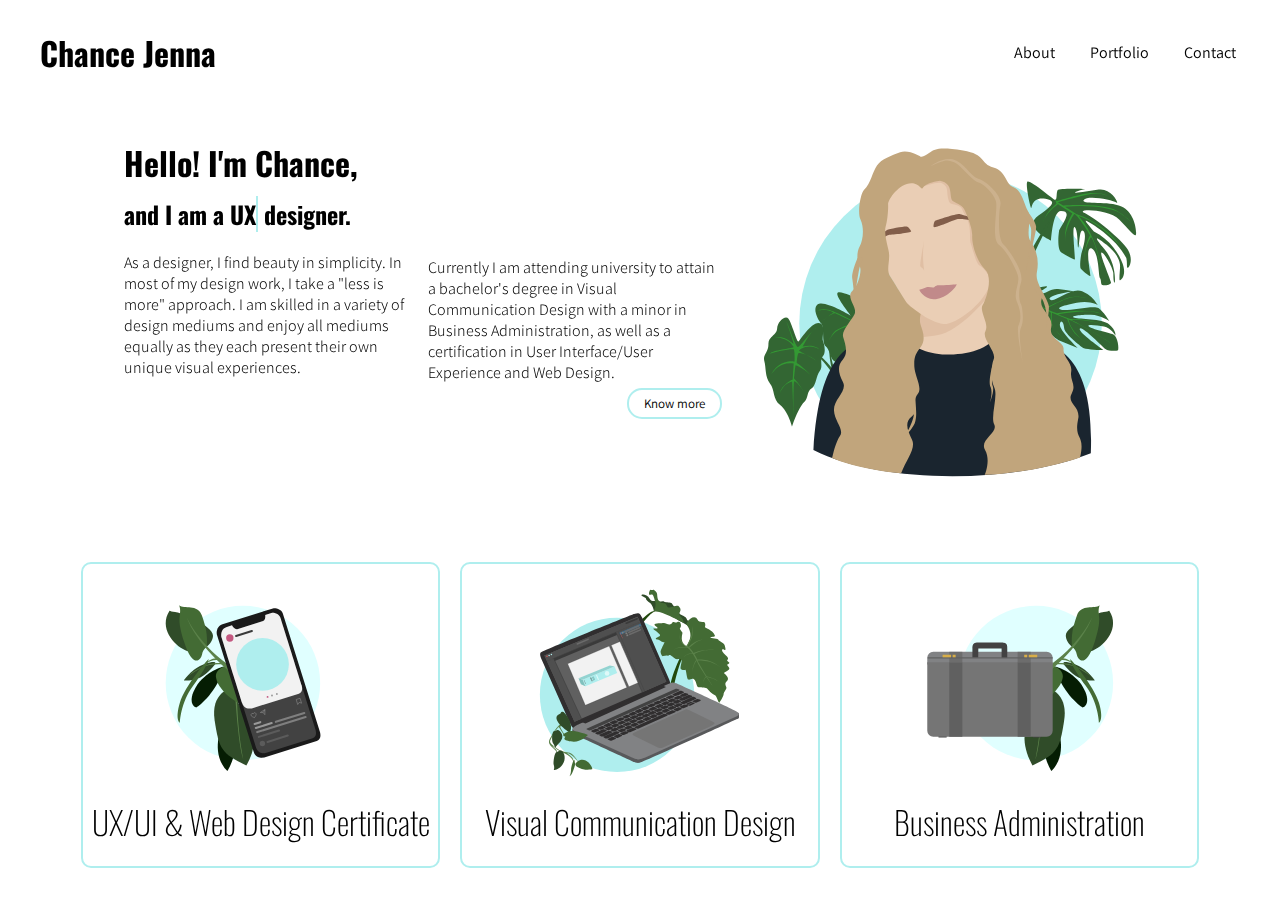
==== commit 999359c5: "Education Headers" ====
--- a/index.html
+++ b/index.html
@@ -64,17 +64,17 @@
 <article id="education">
  <section class="UXUI">
    <svg xmlns="http://www.w3.org/2000/svg" viewBox="0 0 500 500" class="UXUIicon"><defs><style>.cls-2b{fill:#051d03}.cls-3b{fill:#304c29}.cls-4b{fill:#5b824a}.cls-5b{fill:#436b34}.cls-10b{fill:#c45880}.cls-12b{fill:#999}.cls-13b{fill:#7f7f7f}.cls-14b{fill:#5b5b5b}.cls-15b{fill:none;stroke:#999;stroke-miterlimit:10}</style></defs><g id="Phone_2.0" data-name="Phone 2.0"><circle cx="213.86" cy="237.98" r="154.44" class="bgcircle"/><path id="Leaf1" class="cls-2b" d="M182.73 414.19s8.17-11.34 13.61-34-27.21-47.89-27.21-47.89-19.05 48.33 13.6 81.89z"/><path id="Leaf2" class="cls-3b" d="M190 247.94s-41.32 8.86-32.68 65.11 13 66.22 63.46 89.8c19.59-35 15.48-59.89 15.48-59.89z"/><path id="L2Vein" class="cls-4b" d="M199.06 272.7s6 91.61 15.73 119c-5.24-29.79-10.25-55.27-12.87-120.82s-2.86 1.82-2.86 1.82z"/><path id="Leaf3" class="cls-2b" d="M175.32 205.24s-37 9.58-55.45 40.83-2.27 42.35 1.51 40.58 43.86-32.76 53.94-81.41z"/><path id="Leaf4" class="cls-5b" d="M185.12 202.21s-28.84 5.66-24.84 26 29 45 55 54-30.16-80-30.16-80z"/><path id="Leaf5" class="cls-3b" d="M95.92 233s15.13-23.44 41.34-32.77 21.42 0 21.42 0-14.36 19.41-30 27S95.92 233 95.92 233z"/><path id="L5Vein" class="cls-4b" d="M174.56 198.69s-34-6.9-70.07 25.16c27.22-17.1 33.9-25.67 75.11-22.64s-5.04-2.52-5.04-2.52z"/><path id="Leaf6" class="cls-5b" d="M145.2 190.37c-.2-2-47.13 52.43-57.47 87.21s0 40.07 0 40.07 1-40.32 26.44-74.35 31.28-50.41 31.03-52.93z"/><path id="L6Vein" class="cls-4b" d="M134.61 205s10.59-14.12 28.48-12.86-1.26-3.79-1.26-3.79-15.12-1.51-27.22 16.65z"/><path id="Leaf7" class="cls-3b" d="M67.06 93.58c.55-.84 4.29 2.52 11.35 2.52s76.11 26.47 75.61 47.64-32.26 38.82-55.45 28.73-53.43-44.86-31.51-78.89z"/><path id="Leaf8" class="cls-5b" d="M141.75 166s-7.27 3.07-9.58 14.48-18 30.36-35.91-24.72-3.09-51.39-9.81-73.48c9.28 8.37 37.14-3.55 45.36 20.65s11.35 36.52 9.94 63.07z"/><path id="Stem" class="cls-4b" d="M100.26 103.84s20.34 50.68 82.36 96 5.34 16 5.34 16-67.69-54.65-87.7-112z"/><path id="PhoneBase" d="M172.94 120.51l102.53-32.14s14.67-.53 18.16 10.58l74.3 237s4.65 14.81-6.46 18.29l-104.93 32.9s-16.44 3.79-21.08-11l-73.92-235.78s-2.18-15.59 11.4-19.85z" fill="#1a1a1a"/><path id="Screen" d="M180.4 126.31l11.6-3.63s3.88 8.27 10.44 7.57L254.28 114c5.79-3.17 4.1-12.13 4.1-12.13l14-4.39s13.22-.3 16.51 10.19l70.18 223.85s4.38 14-5.58 17.12l-94.15 29.51s-14.76 3.35-19.15-10.64l-69.54-221.87s-2.43-15.51 9.75-19.33z" fill="#424242"/><path id="Screen-2" data-name="Screen" d="M180.4 126.31l11.6-3.63s3.88 8.27 10.44 7.57L254.28 114c5.79-3.17 4.1-12.13 4.1-12.13l14-4.39s13.22-.3 16.51 10.19 42.41 134.59 42.41 134.59 4.39 14-5.58 17.12l-94.14 29.51s-14.77 3.35-19.15-10.64-41.79-132.6-41.79-132.6-2.42-15.52 9.76-19.34z" fill="#f2f2f2"/><circle cx="253.06" cy="200.62" r="52.69" class="screencircle"/><circle class="cls-10b" cx="187.67" cy="147.87" r="7.39"/><rect x="197.29" y="136.98" width="37.33" height="4.18" rx="2.08" transform="rotate(-17.28 215.974 139.065)" fill="#3a3a3a"/><circle class="cls-10b" cx="263.14" cy="265.85" r="1.88"/><circle class="cls-12b" cx="271.99" cy="263.09" r="1.88"/><circle class="cls-12b" cx="281.76" cy="260.06" r="1.88"/><rect class="cls-12b" x="236.87" y="321.06" width="37.33" height="4.18" rx="2.08" transform="rotate(-17.28 255.565 323.17)"/><rect class="cls-12b" x="234.8" y="316.02" width="16.16" height="4.18" rx="2.08" transform="rotate(-17.28 242.901 318.115)"/><rect class="cls-13b" x="276.28" y="304.69" width="63.74" height="4.18" rx="2.08" transform="rotate(-17.28 308.182 306.792)"/><rect class="cls-13b" x="238.13" y="319.07" width="105.39" height="4.18" rx="2.08" transform="rotate(-17.28 290.85 321.16)"/><rect class="cls-14b" x="242.91" y="339.75" width="46.59" height="4.18" rx="2.08" transform="matrix(.95 -.3 .3 .95 -89.53 94.51)"/><rect class="cls-14b" x="260.01" y="347.45" width="46.59" height="4.18" rx="2.08" transform="rotate(-17.28 283.3 349.57)"/><circle class="cls-14b" cx="252.82" cy="359.03" r="5.41"/><path class="cls-15b" d="M234.28 299.48a3.3 3.3 0 015.05-1.18c3.35 2.2-2.58 9.1-2.58 9.1"/><path class="cls-15b" d="M234.94 299.34a3.3 3.3 0 00-4.86 1.79c-1.59 3.68 7.16 6.18 7.16 6.18M257.75 291.07l-.01 10.28-3.45-4.03-5.58-.35 9.04-5.9zM257.75 291.07l-3.46 6.25M320.32 271l7.76-2.41 3.06 9.84-4.69-1.73-3.02 4.28-3.11-9.98z"/></g></svg>
-   <h2>UX/UI & Web Design Certificate</h2>
+   <h1>UX/UI & Web Design Certificate</h1>
  </section>
  
  <section class="VCD">
    <svg xmlns="http://www.w3.org/2000/svg" viewBox="0 0 500 500" class="VCDicon"><style>.st2{display:inline;fill:#302e2f}.st4{fill:#22490d}.st5{fill:#304c29}.st6{fill:#436b34}.st7{fill:#5b824a}.st8{fill:#302e2f}.st10{fill:#414042}.st15{fill:#f2f2f2;stroke:#333;stroke-width:.5;stroke-miterlimit:10}.st16{fill:#4f4f4f}.st17{fill:#e25a5a}.st21{fill:#6b6b6b}.st22{fill:#7f7f7f}.st23{fill:none;stroke:#3a3a3a;stroke-width:.5;stroke-miterlimit:10}.st25{fill:#3a3a3a}.st27{fill:#80c1be}.st29{fill:#def9f8}.st30{fill:#627a78}</style><g id="Laptop"><circle cx="204.1" cy="261.7" r="154.4" class="VCDcircle"/><g id="Giganteum"><path id="GiganteumStem2" class="st4" d="M281.6 94.7c1.6.6-5-5.8-32.2 31.7-.6-2.6-3.5-8.8.8-12.5 12.8-10.9 23.6-22.1 31.4-19.2z"/><path id="GiganteumLeaf2.1" class="st5" d="M278 94s-2.9-12.9-7.9-16.1-8.4-6.5-8.2-8.7-10.5-4.7-8.8-7c1.7-2.3 11.8-.7 16.3 7.3s12.3 2.7 16 5.2c3.6 2.6 9.5-1.6 13 .6s13.5.3 15.1 3.4 5.5 8.6 9.9 9.2c4.4.5 3.8 11.2 6.6 12.5 2.8 1.3 12.5 5.3 13.2 8.9s3.1 4.3 6.3 5.2c3.2.8 10.8 11.4 10.7 15.6-.1 4.1-21.1-12.1-30-15.8S303.2 92.5 278 94z"/><path id="GiganteumLeaf2.2" class="st6" d="M277.2 94.6c-.9.1 6.4-8 3-19.6s-3.7-15.4-9.2-13.3-2-11.2.7-10c2.7 1.2 4.6-1.3 6.5.3 1.9 1.5 5.3 4.1 5.8 7.2.9 5.6.5 12.6 4.6 15 4.4 2.5-.3 3.9 10.1 4.2 5.1.1 4.8 8.7 8.6 8.5 3.9-.2 16.8-4.7 18.8-3.4 2 1.3 6.7 6.3 4.5 10.5s-3.1 7.3-.7 9.6c2.3 2.4 6.4 6.9 6.9 10.3.6 3.4.7 4.2.7 4.2s-44.7-25.2-60.3-23.5z"/><path id="GiganteumStem1" class="st4" d="M319.2 237.9s12.8-56.9 27.4-71.3c14.6-14.4-12.5-7-34.8 69.2s7.4 2.1 7.4 2.1z"/><path id="GiganteumLeaf1" class="st6" d="M342.9 118.6c-1.9 3.5 19.4 19.5-.4 46.2-5-4.2-12.1-9.1-7.5-27.4-2.3-4.9-7.2-8-4.5-10.1 2.7-2.1 1.6-10.2-1.7-11.4-3.3-1.2-4.9 1.2-7.3 1.2-2.4.1-3.8-2.3-5.8-.9-2 1.3-1.8 4.5-6.2 4.9-4.4.4-9.2-3.4-12.2-2.9s-18.6.4-18.3 3.1c.3 2.7 8.4 5.8 5.9 7.3s-8-.7-8.3 1.1c-.3 1.8 15.1 10.4 13.6 13.3s-8.5 4-8.6 6.3c-.1 2.3 7.3 1.3 9.2 4.4s8.5 3 8.5 3-8.5 16.4-8.1 19.4c.3 3 2.1 8.8 5.1 8.1 2.9-.7 7.5-1.4 9-.7 1.6.7 2.5-2.5 5.9-1s8.4 8 12.9 7.8c4.4-.3 7.1-.7 8.8 1.6s-2.9 15.1-1.5 17.7c1.4 2.7 7.4 2.8 9.3 1.8 1.9-1 2.4 19 6.2 19.8 3.8.8 6.6-3.8 11.1-.9s4.7 13.6 7.9 15.5c3.2 1.9 14.7.4 17.5 2.9 2.8 2.4 10.7 12.2 17.5 14.3 4 5.9 6.4 15.2 7.7 14.4 1.3-.9 8.7-13.1 8.7-17.2 0-4 6.8-10.3 5.4-13.5s-3.1-8.1-.9-10.3c2.2-2.3 6.3-5.4 2.8-11-3.5-5.7-8-7.3-6.3-8.1 1.6-.8 10.9-5.7 10.4-8.5s-5.2-6.8-4.6-7.2 5.1-3.1 4.7-4.3-5.6-3.6-4.5-5c1-1.5 4.7-3.5-2.4-9.5s-9.4-10.8-6.7-12.2c2.7-1.4 9 8 3.9-8.5-1.8-5.2-13.7-9.1-12.3-10.6 1.3-1.5-16.2-2.6-16.1-4.3 0-1.8 10.3-.6 9.1-4.1-4.1-12.3-21.7-15.2-20-17.7 1.7-2.5.8-9.6-2.1-9.6-2.9 0-10.4 1.3-13.1-5.3-2.7-6.9-13.9-5.9-21.7 8.1z"/><g id="GiganteumVeins"><path class="st7" d="M342.5 164.8s12.2 9.5 20.7 28.6 33.9 52.9 33.9 52.9-30.1-46.7-31.9-53.9c-1.8-7.2-17.2-29.1-21.4-29.5-.5.9-1.3 1.9-1.3 1.9z"/><path class="st7" d="M343.9 162.9c8.9-16 10.9-19.9 10.4-32.2-.3-8-.3-8 .8 0 2.3 17.5-6.7 26.4-9.7 33.6-1.1 2.7-1.8-.9-1.5-1.4z"/><path class="st7" d="M343.8 163.5c-3.3.4-13.5-8.1-15-20.7-1.4-12.6-.1-1.2-.3.8-.1 1.6 3.8 20.7 15.5 21.7-.3-1 .3-1.8-.2-1.8zM346.7 166.7s10.2-12.1 23.9-14.8c13.7-2.7 3.2-.7-.7.9s-4.2-.1-21.4 14.6l-1.8-.7z"/><path class="st7" d="M346.7 166.7s-13.9-3.1-25.2 2.3c-11.3 5.4-1.1.7 1.1 0s8.4-3.8 24.1-.9c-.1-.9 0-1.4 0-1.4zM357.3 177.8s15.8-7.1 33.6-6.3 5 .3-1.3.5-18.2.4-31.8 8.5c-.9-1-.5-2.7-.5-2.7zM355.5 178s-9.7.4-15.6 5.6c-5.9 5.1-1 .7 1.6-.8s10.4-4.1 14.4-3.5c.2-.8-.4-1.3-.4-1.3zM364.1 191.3s19.6-3.4 37.7 8.5 3.4 2.3-1.9 0-13.9-6.7-35.4-6.8c-1.2-1.2-.4-1.7-.4-1.7zM362.7 191.3s-6.6 7.9-7.5 20 0 1.5.7-1.6 2.2-10.9 7.3-16.2c.7-1.3-.5-2.2-.5-2.2zM383.8 225.1s14.5 3.1 20.4 7.9c5.9 4.8 3.3 2.3-.9 0s-6.8-3.6-19.5-6.8c-.9-.9 0-1.1 0-1.1zM382.4 224.6s-5 4.4-5.7 11.1c-.7 6.7-.2 1 .4-.8.6-1.8 1.9-6.5 5.8-9.3 0-.7-.5-1-.5-1z"/></g></g><g id="Computer"><path id="BackScreen" class="st8" d="M119.7 330s-4.1-1.1-5.9-4.3c-1.8-3.2-4.1-7.6-4.1-7.6l-56-126s-5.3-10.3-2.7-14.4c2.7-4.1 186.6-77.6 186.6-77.6s9.6-3.8 12.2 0c2.6 3.8 6.1 10.5 6.1 10.5l51.3 118s6.1 11.5 2.2 15.6c-3.7 4.1-189.7 85.8-189.7 85.8z"/><path id="Bottom" d="M115.1 329.1s-1.5 8.8-.1 9.7c1.2.8 123.9 57.4 123.9 57.4s4.1 2.2 9.8 1.5c6.3-.8 195.6-87.7 195.6-87.7s3.7-1 3.7-3c.1-2 0-8.5 0-8.5l-332.9 30.6z" fill="#58595b"/><path id="Port1" class="st10" d="M128.5 343.2l-4.3-2c-.6-.3-.9-1-.6-1.6l.1-.2c.3-.6 1-.9 1.6-.6l4.3 2c.6.3.9 1 .6 1.6l-.1.2c-.3.6-1 .9-1.6.6z"/><path id="Port2" class="st10" d="M136.9 347.1l-4.3-2c-.6-.3-.9-1-.6-1.6l.1-.2c.3-.6 1-.9 1.6-.6l4.3 2c.6.3.9 1 .6 1.6l-.1.2c-.3.6-1 .8-1.6.6z"/><path id="KeyBase" d="M115.1 329.1c-1.3 3.7 12.3 9.2 12.3 9.2L233.9 387s8.2 3.9 11.7 3.9 13.9-3.6 13.9-3.6l184.3-82.9s4.6-2.5 4.3-6c-.4-3.6-125.6-59.8-125.6-59.8s-2.8-1.4-7.5-1.8-188.2 84-188.2 84-10.3 4.4-11.7 8.3z" fill="#818284"/><path id="Screen" fill="#606060" d="M302.6 235.5L119 315.6 58.8 182.8l186.4-77.2z"/><path id="ScreenHinge" class="st8" d="M294.1 242.7l-162.3 73 9 3.2L301.9 246z"/><path class="st8" d="M167.7 333.5l-7 3.1c-2.5 1.1-3.9.2-6-.8s-4-1.7-1.5-2.8l7-3.1c2.5-1.1 4.1-.3 6.2.7 2.1 1 3.8 1.8 1.3 2.9zM180.2 327.9l-7 3.1c-2.5 1.1-3.9.2-6-.8s-4-1.7-1.5-2.8l7-3.1c2.5-1.1 4.1-.3 6.2.7 2 1 3.7 1.8 1.3 2.9zM192.7 322.3l-7 3.1c-2.5 1.1-3.9.2-6-.8s-4-1.7-1.5-2.8l7-3.1c2.5-1.1 4.1-.3 6.2.7 2.1 1 3.8 1.8 1.3 2.9zM205.2 316.7l-7 3.1c-2.5 1.1-3.9.2-6-.8s-4-1.7-1.5-2.8l7-3.1c2.5-1.1 4.1-.3 6.2.7 2.1 1 3.8 1.8 1.3 2.9zM217.8 311.1l-7 3.1c-2.5 1.1-3.9.2-6-.8s-4-1.7-1.5-2.8l7-3.1c2.5-1.1 4.1-.3 6.2.7 2.1 1 3.8 1.8 1.3 2.9zM230.2 305.4l-7 3.1c-2.5 1.1-3.9.2-6-.8s-4-1.7-1.5-2.8l7-3.1c2.5-1.1 4.1-.3 6.2.7 2.1 1 3.8 1.8 1.3 2.9zM242.7 299.8l-7 3.1c-2.5 1.1-3.9.2-6-.8s-4-1.7-1.5-2.8l7-3.1c2.5-1.1 4.1-.3 6.2.7 2.1 1 3.8 1.8 1.3 2.9zM255.2 294.2l-7 3.1c-2.5 1.1-3.9.2-6-.8s-4-1.7-1.5-2.8l7-3.1c2.5-1.1 4.1-.3 6.2.7 2.1 1 3.8 1.8 1.3 2.9zM267.7 288.7l-7 3.1c-2.5 1.1-3.9.2-6-.8s-4-1.7-1.5-2.8l7-3.1c2.5-1.1 4.1-.3 6.2.7 2 .9 3.7 1.8 1.3 2.9zM280.1 283.1l-7 3.1c-2.5 1.1-3.9.2-6-.8s-4-1.7-1.5-2.8l7-3.1c2.5-1.1 4.1-.3 6.2.7 2.1 1 3.8 1.8 1.3 2.9zM292.5 277.6l-7 3.1c-2.5 1.1-3.9.2-6-.8s-4-1.7-1.5-2.8l7-3.1c2.5-1.1 4.1-.3 6.2.7 2.1.9 3.8 1.8 1.3 2.9zM305.1 272l-7 3.1c-2.5 1.1-3.9.2-6-.8s-4-1.7-1.5-2.8l7-3.1c2.5-1.1 4.1-.3 6.2.7 2 1 3.7 1.8 1.3 2.9zM317.6 266.4l-7 3.1c-2.5 1.1-3.9.2-6-.8s-4-1.7-1.5-2.8l7-3.1c2.5-1.1 4.1-.3 6.2.7 2.1 1 3.8 1.8 1.3 2.9zM335.7 258.3l-11 4.9c-3.9 1.7-5.2.8-7.3-.2-2.1-1-4.1-1.7-.2-3.4l11-4.9c3.9-1.7 5.5-.9 7.6.1 2 1 3.7 1.8-.1 3.5z"/><path d="M326.9 254.1l-174.1 77.8c-3.9 1.7-5.3.8-7.3-.2-2.1-1-4.1-1.7-.2-3.4l174.1-77.8c3.9-1.7 5.6-.9 7.6.1 2.1.9 3.8 1.8-.1 3.5z" fill="#424242"/><path class="st8" d="M338.7 265l7-3.1c2.5-1.1.6-1.8-1.5-2.8-2.1-1-3.5-1.9-6-.8l-7 3.1c-2.5 1.1-.8 1.9 1.3 2.9 2 1 3.7 1.8 6.2.7zM326.2 270.6l7-3.1c2.5-1.1.6-1.8-1.5-2.8-2.1-1-3.5-1.9-6-.8l-7 3.1c-2.5 1.1-.8 1.9 1.3 2.9s3.8 1.8 6.2.7zM313.7 276.2l7-3.1c2.5-1.1.6-1.8-1.5-2.8-2.1-1-3.5-1.9-6-.8l-7 3.1c-2.5 1.1-.8 1.9 1.3 2.9 2.1.9 3.7 1.8 6.2.7zM301.2 281.8l7-3.1c2.5-1.1.6-1.8-1.5-2.8-2.1-1-3.5-1.9-6-.8l-7 3.1c-2.5 1.1-.8 1.9 1.3 2.9 2 .9 3.7 1.8 6.2.7zM288.6 287.4l7-3.1c2.5-1.1.6-1.8-1.5-2.8-2.1-1-3.5-1.9-6-.8l-7 3.1c-2.5 1.1-.8 1.9 1.3 2.9s3.7 1.8 6.2.7zM275.8 292.9l7-3.1c2.5-1.1.6-1.8-1.5-2.8-2.1-1-3.5-1.9-6-.8l-7 3.1c-2.5 1.1-.8 1.9 1.3 2.9s3.7 1.8 6.2.7zM263.3 298.5l7-3.1c2.5-1.1.6-1.8-1.5-2.8-2.1-1-3.5-1.9-6-.8l-7 3.1c-2.5 1.1-.8 1.9 1.3 2.9 2 1 3.7 1.8 6.2.7zM250.8 304.1l7-3.1c2.5-1.1.6-1.8-1.5-2.8-2.1-1-3.5-1.9-6-.8l-7 3.1c-2.5 1.1-.8 1.9 1.3 2.9 2 1 3.7 1.8 6.2.7zM238.3 309.6l7-3.1c2.5-1.1.6-1.8-1.5-2.8-2.1-1-3.5-1.9-6-.8l-7 3.1c-2.5 1.1-.8 1.9 1.3 2.9s3.8 1.9 6.2.7zM225.9 315.2l7-3.1c2.5-1.1.6-1.8-1.5-2.8-2.1-1-3.5-1.9-6-.8l-7 3.1c-2.5 1.1-.8 1.9 1.3 2.9s3.7 1.8 6.2.7zM213.5 320.7l7-3.1c2.5-1.1.6-1.8-1.5-2.8-2.1-1-3.5-1.9-6-.8l-7 3.1c-2.5 1.1-.8 1.9 1.3 2.9 2 1 3.7 1.9 6.2.7zM200.9 326.3l7-3.1c2.5-1.1.6-1.8-1.5-2.8-2.1-1-3.5-1.9-6-.8l-7 3.1c-2.5 1.1-.8 1.9 1.3 2.9s3.8 1.8 6.2.7zM188.4 331.9l7-3.1c2.5-1.1.6-1.8-1.5-2.8-2.1-1-3.5-1.9-6-.8l-7 3.1c-2.5 1.1-.8 1.9 1.3 2.9s3.7 1.8 6.2.7zM170.3 340l11-4.9c3.9-1.7 1.9-2.4-.2-3.4s-3.4-2-7.3-.2l-11 4.9c-3.9 1.7-2.2 2.5-.1 3.5s3.8 1.8 7.6.1zM206.5 331.6l-7 3.1c-2.5 1.1-3.9.2-6-.8s-4-1.7-1.5-2.8l7-3.1c2.5-1.1 4.1-.3 6.2.7 2.1 1 3.8 1.8 1.3 2.9zM219.1 326l-7 3.1c-2.5 1.1-3.9.2-6-.8s-4-1.7-1.5-2.8l7-3.1c2.5-1.1 4.1-.3 6.2.7 2 1 3.7 1.8 1.3 2.9zM231.6 320.4l-7 3.1c-2.5 1.1-3.9.2-6-.8s-4-1.7-1.5-2.8l7-3.1c2.5-1.1 4.1-.3 6.2.7 2.1 1 3.8 1.8 1.3 2.9zM244 314.7l-7 3.1c-2.5 1.1-3.9.2-6-.8s-4-1.7-1.5-2.8l7-3.1c2.5-1.1 4.1-.3 6.2.7 2.1 1 3.8 1.8 1.3 2.9zM256.6 309.1l-7 3.1c-2.5 1.1-3.9.2-6-.8s-4-1.7-1.5-2.8l7-3.1c2.5-1.1 4.1-.3 6.2.7 2 1 3.7 1.8 1.3 2.9zM269.1 303.5l-7 3.1c-2.5 1.1-3.9.2-6-.8s-4-1.7-1.5-2.8l7-3.1c2.5-1.1 4.1-.3 6.2.7 2.1 1 3.8 1.8 1.3 2.9zM281.5 298l-7 3.1c-2.5 1.1-3.9.2-6-.8s-4-1.7-1.5-2.8l7-3.1c2.5-1.1 4.1-.3 6.2.7 2.1 1 3.8 1.8 1.3 2.9zM293.9 292.4l-7 3.1c-2.5 1.1-3.9.2-6-.8s-4-1.7-1.5-2.8l7-3.1c2.5-1.1 4.1-.3 6.2.7 2.1 1 3.8 1.8 1.3 2.9zM306.4 286.9l-7 3.1c-2.5 1.1-3.9.2-6-.8s-4-1.7-1.5-2.8l7-3.1c2.5-1.1 4.1-.3 6.2.7 2 1 3.7 1.8 1.3 2.9zM318.9 281.3l-7 3.1c-2.5 1.1-3.9.2-6-.8s-4-1.7-1.5-2.8l7-3.1c2.5-1.1 4.1-.3 6.2.7 2.1 1 3.8 1.8 1.3 2.9zM331.4 275.7l-7 3.1c-2.5 1.1-3.9.2-6-.8s-4-1.7-1.5-2.8l7-3.1c2.5-1.1 4.1-.3 6.2.7 2.1 1 3.8 1.8 1.3 2.9zM352.3 266.4l-14.2 6.3c-3.7 1.7-5.1.7-7.2-.3-2.1-1-4.1-1.7-.3-3.3l14.2-6.3c3.7-1.7 5.4-.8 7.5.2 2 .9 3.7 1.7 0 3.4zM192.3 338l-14.2 6.3c-3.7 1.7-5.1.7-7.2-.3-2.1-1-4.1-1.7-.3-3.3l14.2-6.3c3.7-1.7 5.4-.8 7.5.2 2 .9 3.7 1.7 0 3.4zM221.1 332.9l-7 3.1c-2.5 1.1-3.9.2-6-.8s-4-1.7-1.5-2.8l7-3.1c2.5-1.1 4.1-.3 6.2.7 2.1 1 3.8 1.8 1.3 2.9zM233.7 327.3l-7 3.1c-2.5 1.1-3.9.2-6-.8s-4-1.7-1.5-2.8l7-3.1c2.5-1.1 4.1-.3 6.2.7 2 1 3.7 1.8 1.3 2.9zM246.2 321.7l-7 3.1c-2.5 1.1-3.9.2-6-.8s-4-1.7-1.5-2.8l7-3.1c2.5-1.1 4.1-.3 6.2.7 2.1.9 3.8 1.8 1.3 2.9zM258.6 315.9l-7 3.1c-2.5 1.1-3.9.2-6-.8s-4-1.7-1.5-2.8l7-3.1c2.5-1.1 4.1-.3 6.2.7 2.1 1 3.8 1.8 1.3 2.9zM271.2 310.3l-7 3.1c-2.5 1.1-3.9.2-6-.8s-4-1.7-1.5-2.8l7-3.1c2.5-1.1 4.1-.3 6.2.7 2 1 3.7 1.8 1.3 2.9zM283.7 304.8l-7 3.1c-2.5 1.1-3.9.2-6-.8s-4-1.7-1.5-2.8l7-3.1c2.5-1.1 4.1-.3 6.2.7 2.1.9 3.8 1.7 1.3 2.9zM296.1 299.2l-7 3.1c-2.5 1.1-3.9.2-6-.8s-4-1.7-1.5-2.8l7-3.1c2.5-1.1 4.1-.3 6.2.7 2.1 1 3.8 1.8 1.3 2.9zM308.6 293.7l-7 3.1c-2.5 1.1-3.9.2-6-.8s-4-1.7-1.5-2.8l7-3.1c2.5-1.1 4.1-.3 6.2.7 2 .9 3.7 1.7 1.3 2.9zM321 288.1l-7 3.1c-2.5 1.1-3.9.2-6-.8s-4-1.7-1.5-2.8l7-3.1c2.5-1.1 4.1-.3 6.2.7 2.1 1 3.8 1.8 1.3 2.9zM333.5 282.5l-7 3.1c-2.5 1.1-3.9.2-6-.8s-4-1.7-1.5-2.8l7-3.1c2.5-1.1 4.1-.3 6.2.7 2.1 1 3.8 1.8 1.3 2.9zM360.6 270.3l-20.6 9.2c-3.6 1.6-4.9.6-7-.4-2.1-1-4.1-1.7-.5-3.3l20.6-9.2c3.6-1.6 5.2-.8 7.3.2 2.1 1.1 3.8 1.9.2 3.5zM206.9 339.1l-20.6 9.2c-3.6 1.6-4.9.6-7-.4-2.1-1-4.1-1.7-.5-3.3l20.6-9.2c3.6-1.6 5.2-.8 7.3.2 2.1 1.1 3.8 1.9.2 3.5zM200.9 349.8l-7 3.1c-2.5 1.1-3.9.2-6-.8s-4-1.7-1.5-2.8l7-3.1c2.5-1.1 4.1-.3 6.2.7 2.1 1 3.8 1.8 1.3 2.9zM213.4 344.2l-7 3.1c-2.5 1.1-3.9.2-6-.8s-4-1.7-1.5-2.8l7-3.1c2.5-1.1 4.1-.3 6.2.7 2 1 3.7 1.8 1.3 2.9zM225.9 338.6l-7 3.1c-2.5 1.1-3.9.2-6-.8s-4-1.7-1.5-2.8l7-3.1c2.5-1.1 4.1-.3 6.2.7 2.1 1 3.8 1.8 1.3 2.9zM241.8 331.5l-10.5 4.7c-2.4 1.1-3.9.2-6-.8s-4-1.7-1.5-2.8l10.5-4.7c2.4-1.1 4.1-.3 6.2.7 2.1 1 3.8 1.8 1.3 2.9zM304.2 303.5L247.4 329c-2.5 1.1-3.9.2-6-.8s-4-1.7-1.5-2.8l56.8-25.5c2.5-1.1 4.1-.3 6.2.7 2 1 3.7 1.8 1.3 2.9zM332.8 290.7l-7 3.1c-2.5 1.1-3.9.2-6-.8s-4-1.7-1.5-2.8l7-3.1c2.5-1.1 4.1-.3 6.2.7 2.1 1 3.8 1.8 1.3 2.9zM345.3 285.1l-7 3.1c-2.5 1.1-3.9.2-6-.8s-4-1.7-1.5-2.8l7-3.1c2.5-1.1 4.1-.3 6.2.7 2.1 1 3.8 1.8 1.3 2.9zM344.8 281.8c-2.1-1-4-1.7-1.5-2.8l7-3.1c2.5-1.1 4.1-.3 6.2.7-4 1.8-6.3 2.7-11.7 5.2zM370.4 273.9l-7 3.1c-2.5 1.1-3.9.2-6-.8s-4-1.7-1.5-2.8l7-3.1c2.5-1.1 4.1-.3 6.2.7 2.1 1 3.8 1.8 1.3 2.9zM320.4 296.4l-10.5 4.7c-2.4 1.1-3.9.2-6-.8s-4-1.7-1.5-2.8l10.5-4.7c2.4-1.1 4.1-.3 6.2.7 2.1 1 3.8 1.8 1.3 2.9zM356.9 276.9c2.1 1 4 1.7 1.5 2.8l-7 3.2c-2.5 1.1-4.1.3-6.2-.7 4.1-1.8 6.4-2.8 11.7-5.3z"/><path d="M387.1 326.3l-93.4 41.5c-4.5.6-4.5.6-13-3.4l-40.8-20c-8.3-4.5-5-5.6 3.4-9.5L341 291c2.2-.9 2.2-.9 11.9 3.4l40.8 20c8 4.5 8 4.5-6.6 11.9z" fill="#757575"/></g><g id="OnScreen"><path id="RWhite" transform="rotate(-23.089 229.353 195.725)" class="st15" d="M208.4 150.6h42V241h-42z"/><path id="TopBar" class="st16" d="M58.8 182.8l186.4-77.2 4.7 10.7-185.8 78.1z"/><path id="LeftBar" class="st16" d="M64.1 194.4l13.5-5.7 55.7 120.7-14.3 6.2z"/><path id="RightBar" class="st16" d="M249.9 116.3l-47.8 20.1 52.5 120.1 48-21z"/><path id="LWhite" transform="rotate(-23.089 164.45 223.396)" class="st15" d="M119.3 178.2h90.4v90.4h-90.4z"/><circle id="RedCancel" class="st17" cx="64" cy="184.6" r="1.5"/><circle id="YellowMinimize" cx="68.3" cy="182.8" r="1.5" fill="#d8ae48"/><circle id="GreenExpand" cx="72.7" cy="180.9" r="1.5" fill="#44a544"/><path id="BlueHighlight" transform="rotate(-23.089 230.616 130.623)" fill="#3b6c8c" d="M207.7 128.4h45.8v4.5h-45.8z"/><path id="_x31_Text" class="st21" d="M248.1 125l-27.8 11.9c-.8.3-1.7 0-2.1-.8-.3-.8 0-1.7.8-2.1l27.8-11.9c.8-.3 1.7 0 2.1.8.4.8 0 1.7-.8 2.1z"/><path id="_x32_Text" class="st21" d="M249.6 129.1l-21.8 9.3c-.8.3-1.7 0-2.1-.8-.3-.8 0-1.7.8-2.1l21.8-9.3c.8-.3 1.7 0 2.1.8.4.8 0 1.7-.8 2.1z"/><path id="_x33_Text" class="st21" d="M251.4 133.2l-21.8 9.3c-.8.3-1.7 0-2.1-.8-.3-.8 0-1.7.8-2.1l21.8-9.3c.8-.3 1.7 0 2.1.8.4.9 0 1.8-.8 2.1z"/><path id="_x31_Image" transform="rotate(-23.089 215.286 137.184)" class="st22" d="M213.6 135.6h3.5v3.2h-3.5z"/><path id="_x32_Image" transform="rotate(-23.089 222.864 138.738)" class="st22" d="M221.1 137.1h3.5v3.2h-3.5z"/><path id="_x33_Image" transform="rotate(-23.089 224.635 142.892)" class="st22" d="M222.9 141.3h3.5v3.2h-3.5z"/><path id="RedHighlight" transform="rotate(-23.089 212.609 142.947)" class="st17" d="M212.3 136.8h.6v12.3h-.6z"/><path id="TopLine" class="st23" d="M64.1 194.4l185.8-78.1"/><path id="RightRightLine" class="st23" d="M206.4 134.6l52.9 119.8"/><path id="FrameAround" fill="none" stroke="#3a3a3a" stroke-miterlimit="10" d="M133.3 309.9L77.6 189.2l124.5-52.3L254.6 257"/><path id="DarkTopBar" transform="rotate(-22.661 140.635 165.444)" class="st25" d="M73.2 162.8h134.9v5.3H73.2z"/><path id="IllustratorSearch" class="st25" d="M245 110.8l-21.8 9.3c-.8.3-1.7 0-2.1-.8-.3-.8 0-1.7.8-2.1l21.8-9.3c.8-.3 1.7 0 2.1.8.4.8 0 1.8-.8 2.1z"/><path id="IllustratorTitle" class="st21" d="M146.9 152.2l-21.8 9.3c-.8.3-1.7 0-2.1-.8-.3-.8 0-1.7.8-2.1l21.8-9.3c.8-.3 1.7 0 2.1.8.4.8 0 1.7-.8 2.1z"/></g><g id="Pothos"><path id="PothosVine" class="st7" d="M129.1 399.2s-12.1-19.4-19.7-21.5c-7.6-2.1-17.4-2.3-25.4-8.9s-16.1-10.3-13.3-16.3c2.8-6 8.7-16.7 8.7-16.7s7.8-10.5 8.2-9.7c.4.8 9.8 14.6 10.1 16.5.3 1.9 1.9-.9 1.9-.9s-10.1-14.3-8.9-16.5c1.2-2.2 4.2-4.4 4.2-4.4l-3-1.8s-9.8 8.5-14.5 17c-4.7 8.6-9 14.7-9.3 18.1-.3 3.4.1 5.7 2.8 8.8s12.3 10.2 13 15 1.8.3 1.8.3-2.3-6.3-4.7-8.2c-2.4-1.9-7.3-6.8-5.7-5.9s11.8 10.1 16.6 11.4c4.8 1.3 24.5 10.2 24.7 21.1 1.3-.5 1-6.5-3-10.3-4-3.8-10.2-8.7-9.1-8.3.8.4 9.5.3 24.6 21.2z"/><path class="st5" d="M90.1 299.6c1.7-.7 1.2-5.7 6.5-3.7s22.6 27 12.7 41.2c-2-.7-42.5-28.5-19.2-37.5z"/><path id="PothosLeaf2" class="st6" d="M154.8 409.8c.2.8-5.2.8-9.8 1.7-4.6.8-34-5.9-20.7-16 13.4-10.2 27 2.2 30.5 14.3z"/><path id="PothosLeaf3" class="st6" d="M118 391.7c-1.3.1-5.8 13.9-5.9 20.3-.1 6.3-2.1 12-3.8 12.9-1.7.8 3.2-.3 6.1-6.8s6.8-17.3 5.7-19.4c-1.2-2.1-.3-7.1-2.1-7z"/><path id="PothosLeaf4" class="st5" d="M84.1 376.2c1.2.3 5.5-5.1 9.9-2 4.4 3.1 9.1 16.1.8 27.4s-18.5 11.2-17.3 10.2c1.2-1 1.3-6.5-.1-10.2-1.3-3.8 1.3-26.7 6.7-25.4z"/><path id="PothosLeaf5" class="st5" d="M79.4 334.5c1.3 1.1 4.9-6.9 11.7 1.3 6.8 8.3 3 15.8-2.8 22.2-5.8 6.4-8.1 9.4-8.1 9.4s-.5-3.8-4.1-9.1c-3.7-5.2-1.5-27.8 3.3-23.8z"/><path id="PothosLeaf6" class="st6" d="M100.2 345.2c1.2.3-2.9 4-.8 6 2.1 2.1 18.1 6.7 28.4 2.5 10.3-4.2 17.9-11.9 17.9-11.9s-24.6-9.6-36-7.3c-11.3 2.4-17.6 9-9.5 10.7z"/></g><g id="BoxProduct"><path id="BoxFront" transform="rotate(-22.661 169.918 224.764)" fill="#afeeee" d="M135.5 217.8h68.9v13.9h-68.9z"/><path id="BoxEnd" class="st27" d="M140.8 244.4l-9-3.7-4.7-12.2 8.3 3.1z"/><path id="BoxSide" fill="#92d3d1" d="M199 205.1l-9.4-2.3-62.5 25.7 8.3 3.1z"/><path id="BoxTitle" class="st29" d="M162.2 223l3.5 8.3c.2.5.8.8 1.4.6.5-.2.8-.8.6-1.4l-3.5-8.3c-.2-.5-.8-.8-1.4-.6-.5.3-.8.9-.6 1.4z"/><path id="BoxSubhead1" class="st27" d="M155.9 226.1l2.2 5.2c.2.4.7.7 1.2.5.4-.2.7-.7.5-1.2l-2.2-5.2c-.2-.4-.7-.7-1.2-.5-.5.2-.7.7-.5 1.2z"/><path id="BoxSubhead2" class="st27" d="M154.1 226.7l2.6 6.2c.2.4.7.7 1.2.5.4-.2.7-.7.5-1.2l-2.6-6.2c-.2-.4-.7-.7-1.2-.5-.5.3-.7.8-.5 1.2z"/><path id="BoxList1" class="st30" d="M151.4 227.3l3 7.1c.1.3.4.4.6.3.3-.1.4-.4.3-.6l-3-7.1c-.1-.3-.4-.4-.6-.3-.2.1-.4.4-.3.6z"/><path id="BoxList2" class="st30" d="M150.2 227.8l1.3 3.1c.1.3.4.4.6.3.3-.1.4-.4.3-.6l-1.3-3.1c-.1-.3-.4-.4-.6-.3-.3.1-.4.4-.3.6z"/><path id="BoxList3" class="st30" d="M151.9 232l.9 2.2c.1.3.4.4.6.3.3-.1.4-.4.3-.6l-.9-2.2c-.1-.3-.4-.4-.6-.3-.3.1-.4.4-.3.6z"/><path id="BoxWeight" class="st30" d="M137.8 233.1l.9 2.2c.1.3.4.4.6.3.3-.1.4-.4.3-.6l-.9-2.2c-.1-.3-.4-.4-.6-.3-.3.1-.4.4-.3.6z"/><path id="BoxFlOz" class="st30" d="M139.4 236.6l1.3 3.1c.1.3.4.4.6.3.3-.1.4-.4.3-.6l-1.3-3.1c-.1-.3-.4-.4-.6-.3-.3.1-.5.4-.3.6z"/><circle id="BoxLogo" class="st29" cx="184.1" cy="218.8" r="4.6"/></g></g></svg>
-   <h2>Visual Communication Design</h2>
+   <h1>Visual Communication Design</h1>
  </section>
  
  <section class="BA">
    <svg id="Layer_1" data-name="Layer 1" xmlns="http://www.w3.org/2000/svg" viewBox="0 0 500 500" class="BAicon"><defs><style>.cls-2a{fill:#051d03}.cls-3a{fill:#304c29}.cls-4a{fill:#5b824a}.cls-5a{fill:#436b34}.cls-6a{fill:#424242}.cls-9a{fill:#606060}.cls-10a{fill:#6d6d6d}.cls-11a{fill:#d8ae48}</style></defs><circle cx="283.77" cy="237.98" r="154.44" class="RTcircle"/><g id="Rubbertree"><path id="Rubbertree1" class="cls-2a" d="M314.89 414.19s-8.16-11.34-13.6-34 27.21-47.89 27.21-47.89 19.05 48.33-13.61 81.89z"/><path id="Rubbertree2" class="cls-3a" d="M307.64 247.94s41.31 8.86 32.67 65.11-13 66.22-63.45 89.8c-19.59-35-15.48-59.89-15.48-59.89z"/><path id="RT1Vein" class="cls-4a" d="M298.56 272.7s-5.95 91.61-15.72 119c5.24-29.79 10.24-55.27 12.86-120.82s2.86 1.82 2.86 1.82z"/><path id="RTLeaf3" class="cls-2a" d="M322.31 205.24s37.05 9.58 55.45 40.83 2.27 42.35-1.51 40.58-43.86-32.76-53.94-81.41z"/><path id="RTLeaf4" class="cls-5a" d="M312.5 202.21s28.85 5.66 24.84 26-29 45-55 54 30.16-80 30.16-80z"/><path id="RTLeaf5" class="cls-3a" d="M401.7 233s-15.12-23.44-41.33-32.77-21.43 0-21.43 0 14.37 19.41 30 27S401.7 233 401.7 233z"/><path id="L5Vein" class="cls-4a" d="M323.06 198.69s34-6.9 70.07 25.16c-27.22-17.1-33.9-25.67-75.11-22.64s5.04-2.52 5.04-2.52z"/><path id="RTLeaf6" class="cls-5a" d="M352.43 190.37c.2-2 47.13 52.43 57.46 87.21s0 40.07 0 40.07-.95-40.32-26.43-74.35-31.28-50.41-31.03-52.93z"/><path id="L6Vein" class="cls-4a" d="M363 205s-10.58-14.12-28.48-12.86 1.26-3.79 1.26-3.79S350.92 186.84 363 205z"/><path id="RTLeaf7" class="cls-3a" d="M430.56 93.58c-.54-.84-4.28 2.52-11.34 2.52s-76.12 26.47-75.61 47.64 32.26 38.82 55.45 28.73 53.43-44.86 31.5-78.89z"/><path id="RTLeaf8" class="cls-5a" d="M355.88 166s7.27 3.07 9.57 14.48 18 30.36 35.92-24.72 3.08-51.39 9.81-73.48c-9.29 8.37-37.14-3.55-45.36 20.65s-11.35 36.52-9.94 63.07z"/><path id="RTStem" class="cls-4a" d="M397.36 103.84S377 154.52 315 199.87s-5.33 16-5.33 16 67.69-54.68 87.69-112.03z"/></g><rect id="RBriefcaseFoot" class="cls-6a" x="277.6" y="343.61" width="16.78" height="3.42" rx="1.71"/><rect id="LBriefcaseFoot" class="cls-6a" x="88.8" y="343.61" width="16.78" height="3.42" rx="1.71"/><path id="BriefcaseTop" d="M305.35 175.67H78.54a12 12 0 00-12 12v13.54h250.81v-13.54a12 12 0 00-12-12z" fill="#818284"/><path id="BriefcaseBase" d="M305.35 345.32H78.54a12 12 0 01-12-12V196.65h250.81v136.67a12 12 0 01-12 12z" fill="#757575"/><path id="BriefcaseHandle" class="cls-6a" d="M168.67 169h46.54v18.77h11.31V169s.52-7.46-2.31-9.52-9-2.31-9-2.31h-46.54s-6.17-.52-9.26 2.31-2.57 9.26-2.57 9.26v19h11.57z"/><path id="RBriefcaseBaseStripe" class="cls-9a" d="M247.25 196.65h26.16v148.67h-26.16z"/><path id="LBriefcaseBaseStripe" class="cls-9a" d="M110.53 196.65h26.16v148.67h-26.16z"/><path id="LBriefcaseTopStripe" class="cls-10a" d="M110.53 175.67h26.16v20.98h-26.16z"/><path id="RBriefcaseTopStripe" class="cls-10a" d="M247.25 175.67h26.16v20.98h-26.16z"/><path id="BriefcaseOpening" class="cls-9a" d="M67.39 186.61h249.96v2.32H67.39z"/><path id="RRClasp" class="cls-11a" transform="rotate(-180 278.005 184.045)" d="M269.52 181.48h16.96v5.14h-16.96z"/><path id="RLClasp" class="cls-11a" transform="rotate(-180 263.41 184.045)" d="M260.43 181.48h5.97v5.14h-5.97z"/><path id="LLClasp" class="cls-11a" d="M97.19 181.48h16.96v5.14H97.19z"/><path id="LRClasp" class="cls-11a" d="M117.28 181.48h5.97v5.14h-5.97z"/></svg>
-   <h2>Business Administration</h2>
+   <h1>Business Administration</h1>
  </section>
 </article>
 
--- a/styles.css
+++ b/styles.css
@@ -218,8 +218,9 @@
   fill: paleturquoise;
 }
 
-.UXUI h2, .VCD h2, .BA h2 {
+.UXUI h1, .VCD h1, .BA h1 {
   margin-top: -20px;
+  font-weight: lighter;
 }
 
 .BAicon {
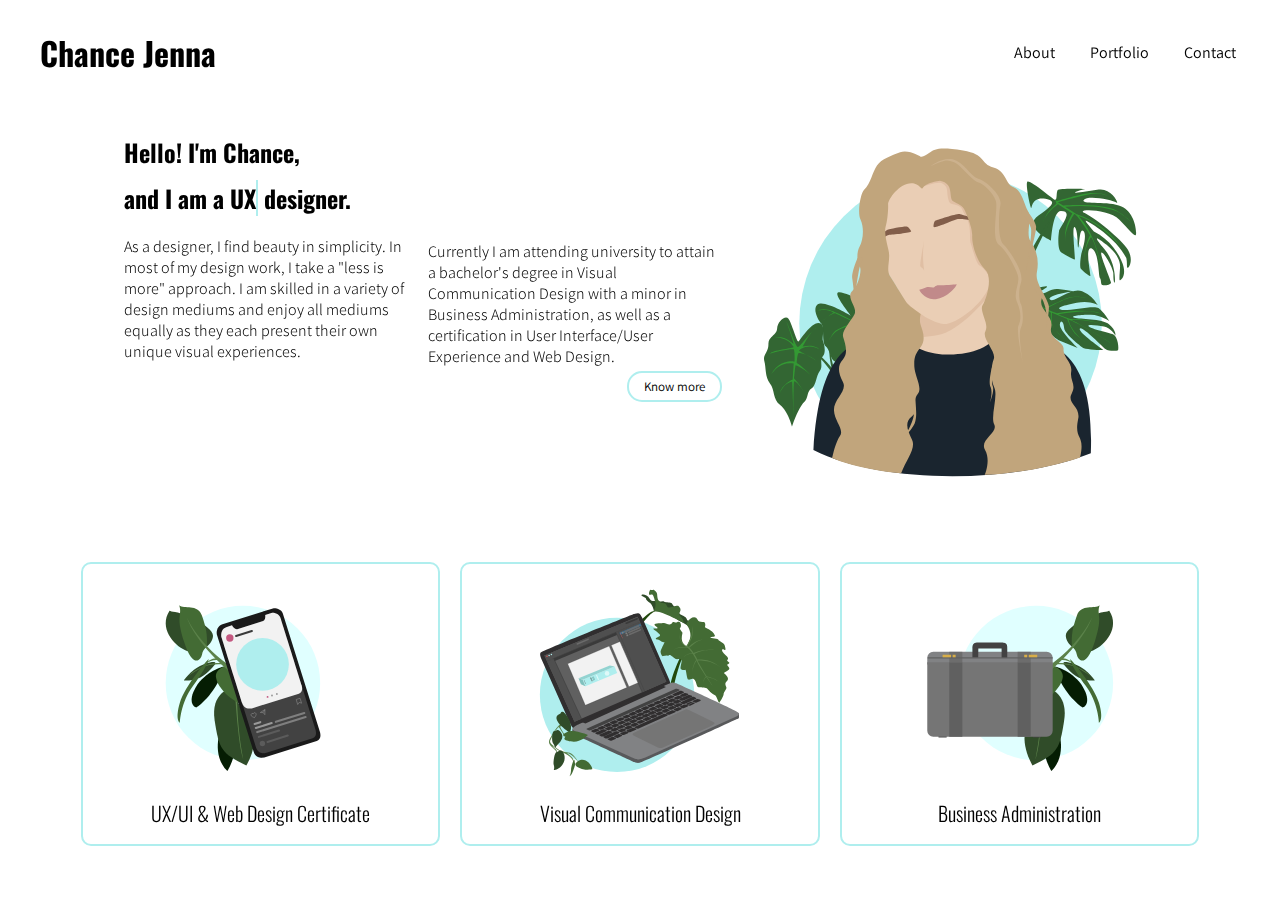
==== commit 137d6ba0: "Editing Fonts" ====
--- a/index.html
+++ b/index.html
@@ -9,7 +9,8 @@
     <link href="https://fonts.googleapis.com/css2?family=Assistant:wght@300&display=swap" rel="stylesheet"> 
     <link href="https://fonts.googleapis.com/css2?family=Assistant&display=swap" rel="stylesheet"> 
     <link href="https://fonts.googleapis.com/css2?family=Oswald&display=swap" rel="stylesheet"> 
-
+    <link href="https://fonts.googleapis.com/css2?family=Oswald:wght@300&display=swap" rel="stylesheet">
+    
     <link rel="stylesheet" href="styles.css">
     <script src="scripts.js"></script>
     
@@ -34,8 +35,8 @@
  <main id="aboutme">
    <section class="welcome">
        <h1 class="name">Hello! I'm Chance,</h1>
-   <h2 class="ima">and I am a <span class="txt-rotate fw700" data-period="2500" data-rotate='["UX", "UI", "web", "graphic"]'></span> designer.
-     </h2>
+   <h1 class="ima">and I am a <span class="txt-rotate fw700" data-period="2500" data-rotate='["UX", "UI", "web", "graphic"]'></span> designer.
+     </h1>
    <section class="aboutme">
      <p>As a designer, I find beauty in simplicity. In most of my design work, I take a "less is more" approach. I am skilled in a variety of design mediums and enjoy all mediums equally as they each present their own unique visual experiences. 
      <br></br>
@@ -64,17 +65,17 @@
 <article id="education">
  <section class="UXUI">
    <svg xmlns="http://www.w3.org/2000/svg" viewBox="0 0 500 500" class="UXUIicon"><defs><style>.cls-2b{fill:#051d03}.cls-3b{fill:#304c29}.cls-4b{fill:#5b824a}.cls-5b{fill:#436b34}.cls-10b{fill:#c45880}.cls-12b{fill:#999}.cls-13b{fill:#7f7f7f}.cls-14b{fill:#5b5b5b}.cls-15b{fill:none;stroke:#999;stroke-miterlimit:10}</style></defs><g id="Phone_2.0" data-name="Phone 2.0"><circle cx="213.86" cy="237.98" r="154.44" class="bgcircle"/><path id="Leaf1" class="cls-2b" d="M182.73 414.19s8.17-11.34 13.61-34-27.21-47.89-27.21-47.89-19.05 48.33 13.6 81.89z"/><path id="Leaf2" class="cls-3b" d="M190 247.94s-41.32 8.86-32.68 65.11 13 66.22 63.46 89.8c19.59-35 15.48-59.89 15.48-59.89z"/><path id="L2Vein" class="cls-4b" d="M199.06 272.7s6 91.61 15.73 119c-5.24-29.79-10.25-55.27-12.87-120.82s-2.86 1.82-2.86 1.82z"/><path id="Leaf3" class="cls-2b" d="M175.32 205.24s-37 9.58-55.45 40.83-2.27 42.35 1.51 40.58 43.86-32.76 53.94-81.41z"/><path id="Leaf4" class="cls-5b" d="M185.12 202.21s-28.84 5.66-24.84 26 29 45 55 54-30.16-80-30.16-80z"/><path id="Leaf5" class="cls-3b" d="M95.92 233s15.13-23.44 41.34-32.77 21.42 0 21.42 0-14.36 19.41-30 27S95.92 233 95.92 233z"/><path id="L5Vein" class="cls-4b" d="M174.56 198.69s-34-6.9-70.07 25.16c27.22-17.1 33.9-25.67 75.11-22.64s-5.04-2.52-5.04-2.52z"/><path id="Leaf6" class="cls-5b" d="M145.2 190.37c-.2-2-47.13 52.43-57.47 87.21s0 40.07 0 40.07 1-40.32 26.44-74.35 31.28-50.41 31.03-52.93z"/><path id="L6Vein" class="cls-4b" d="M134.61 205s10.59-14.12 28.48-12.86-1.26-3.79-1.26-3.79-15.12-1.51-27.22 16.65z"/><path id="Leaf7" class="cls-3b" d="M67.06 93.58c.55-.84 4.29 2.52 11.35 2.52s76.11 26.47 75.61 47.64-32.26 38.82-55.45 28.73-53.43-44.86-31.51-78.89z"/><path id="Leaf8" class="cls-5b" d="M141.75 166s-7.27 3.07-9.58 14.48-18 30.36-35.91-24.72-3.09-51.39-9.81-73.48c9.28 8.37 37.14-3.55 45.36 20.65s11.35 36.52 9.94 63.07z"/><path id="Stem" class="cls-4b" d="M100.26 103.84s20.34 50.68 82.36 96 5.34 16 5.34 16-67.69-54.65-87.7-112z"/><path id="PhoneBase" d="M172.94 120.51l102.53-32.14s14.67-.53 18.16 10.58l74.3 237s4.65 14.81-6.46 18.29l-104.93 32.9s-16.44 3.79-21.08-11l-73.92-235.78s-2.18-15.59 11.4-19.85z" fill="#1a1a1a"/><path id="Screen" d="M180.4 126.31l11.6-3.63s3.88 8.27 10.44 7.57L254.28 114c5.79-3.17 4.1-12.13 4.1-12.13l14-4.39s13.22-.3 16.51 10.19l70.18 223.85s4.38 14-5.58 17.12l-94.15 29.51s-14.76 3.35-19.15-10.64l-69.54-221.87s-2.43-15.51 9.75-19.33z" fill="#424242"/><path id="Screen-2" data-name="Screen" d="M180.4 126.31l11.6-3.63s3.88 8.27 10.44 7.57L254.28 114c5.79-3.17 4.1-12.13 4.1-12.13l14-4.39s13.22-.3 16.51 10.19 42.41 134.59 42.41 134.59 4.39 14-5.58 17.12l-94.14 29.51s-14.77 3.35-19.15-10.64-41.79-132.6-41.79-132.6-2.42-15.52 9.76-19.34z" fill="#f2f2f2"/><circle cx="253.06" cy="200.62" r="52.69" class="screencircle"/><circle class="cls-10b" cx="187.67" cy="147.87" r="7.39"/><rect x="197.29" y="136.98" width="37.33" height="4.18" rx="2.08" transform="rotate(-17.28 215.974 139.065)" fill="#3a3a3a"/><circle class="cls-10b" cx="263.14" cy="265.85" r="1.88"/><circle class="cls-12b" cx="271.99" cy="263.09" r="1.88"/><circle class="cls-12b" cx="281.76" cy="260.06" r="1.88"/><rect class="cls-12b" x="236.87" y="321.06" width="37.33" height="4.18" rx="2.08" transform="rotate(-17.28 255.565 323.17)"/><rect class="cls-12b" x="234.8" y="316.02" width="16.16" height="4.18" rx="2.08" transform="rotate(-17.28 242.901 318.115)"/><rect class="cls-13b" x="276.28" y="304.69" width="63.74" height="4.18" rx="2.08" transform="rotate(-17.28 308.182 306.792)"/><rect class="cls-13b" x="238.13" y="319.07" width="105.39" height="4.18" rx="2.08" transform="rotate(-17.28 290.85 321.16)"/><rect class="cls-14b" x="242.91" y="339.75" width="46.59" height="4.18" rx="2.08" transform="matrix(.95 -.3 .3 .95 -89.53 94.51)"/><rect class="cls-14b" x="260.01" y="347.45" width="46.59" height="4.18" rx="2.08" transform="rotate(-17.28 283.3 349.57)"/><circle class="cls-14b" cx="252.82" cy="359.03" r="5.41"/><path class="cls-15b" d="M234.28 299.48a3.3 3.3 0 015.05-1.18c3.35 2.2-2.58 9.1-2.58 9.1"/><path class="cls-15b" d="M234.94 299.34a3.3 3.3 0 00-4.86 1.79c-1.59 3.68 7.16 6.18 7.16 6.18M257.75 291.07l-.01 10.28-3.45-4.03-5.58-.35 9.04-5.9zM257.75 291.07l-3.46 6.25M320.32 271l7.76-2.41 3.06 9.84-4.69-1.73-3.02 4.28-3.11-9.98z"/></g></svg>
-   <h1>UX/UI & Web Design Certificate</h1>
+   <h2>UX/UI & Web Design Certificate</h2>
  </section>
  
  <section class="VCD">
    <svg xmlns="http://www.w3.org/2000/svg" viewBox="0 0 500 500" class="VCDicon"><style>.st2{display:inline;fill:#302e2f}.st4{fill:#22490d}.st5{fill:#304c29}.st6{fill:#436b34}.st7{fill:#5b824a}.st8{fill:#302e2f}.st10{fill:#414042}.st15{fill:#f2f2f2;stroke:#333;stroke-width:.5;stroke-miterlimit:10}.st16{fill:#4f4f4f}.st17{fill:#e25a5a}.st21{fill:#6b6b6b}.st22{fill:#7f7f7f}.st23{fill:none;stroke:#3a3a3a;stroke-width:.5;stroke-miterlimit:10}.st25{fill:#3a3a3a}.st27{fill:#80c1be}.st29{fill:#def9f8}.st30{fill:#627a78}</style><g id="Laptop"><circle cx="204.1" cy="261.7" r="154.4" class="VCDcircle"/><g id="Giganteum"><path id="GiganteumStem2" class="st4" d="M281.6 94.7c1.6.6-5-5.8-32.2 31.7-.6-2.6-3.5-8.8.8-12.5 12.8-10.9 23.6-22.1 31.4-19.2z"/><path id="GiganteumLeaf2.1" class="st5" d="M278 94s-2.9-12.9-7.9-16.1-8.4-6.5-8.2-8.7-10.5-4.7-8.8-7c1.7-2.3 11.8-.7 16.3 7.3s12.3 2.7 16 5.2c3.6 2.6 9.5-1.6 13 .6s13.5.3 15.1 3.4 5.5 8.6 9.9 9.2c4.4.5 3.8 11.2 6.6 12.5 2.8 1.3 12.5 5.3 13.2 8.9s3.1 4.3 6.3 5.2c3.2.8 10.8 11.4 10.7 15.6-.1 4.1-21.1-12.1-30-15.8S303.2 92.5 278 94z"/><path id="GiganteumLeaf2.2" class="st6" d="M277.2 94.6c-.9.1 6.4-8 3-19.6s-3.7-15.4-9.2-13.3-2-11.2.7-10c2.7 1.2 4.6-1.3 6.5.3 1.9 1.5 5.3 4.1 5.8 7.2.9 5.6.5 12.6 4.6 15 4.4 2.5-.3 3.9 10.1 4.2 5.1.1 4.8 8.7 8.6 8.5 3.9-.2 16.8-4.7 18.8-3.4 2 1.3 6.7 6.3 4.5 10.5s-3.1 7.3-.7 9.6c2.3 2.4 6.4 6.9 6.9 10.3.6 3.4.7 4.2.7 4.2s-44.7-25.2-60.3-23.5z"/><path id="GiganteumStem1" class="st4" d="M319.2 237.9s12.8-56.9 27.4-71.3c14.6-14.4-12.5-7-34.8 69.2s7.4 2.1 7.4 2.1z"/><path id="GiganteumLeaf1" class="st6" d="M342.9 118.6c-1.9 3.5 19.4 19.5-.4 46.2-5-4.2-12.1-9.1-7.5-27.4-2.3-4.9-7.2-8-4.5-10.1 2.7-2.1 1.6-10.2-1.7-11.4-3.3-1.2-4.9 1.2-7.3 1.2-2.4.1-3.8-2.3-5.8-.9-2 1.3-1.8 4.5-6.2 4.9-4.4.4-9.2-3.4-12.2-2.9s-18.6.4-18.3 3.1c.3 2.7 8.4 5.8 5.9 7.3s-8-.7-8.3 1.1c-.3 1.8 15.1 10.4 13.6 13.3s-8.5 4-8.6 6.3c-.1 2.3 7.3 1.3 9.2 4.4s8.5 3 8.5 3-8.5 16.4-8.1 19.4c.3 3 2.1 8.8 5.1 8.1 2.9-.7 7.5-1.4 9-.7 1.6.7 2.5-2.5 5.9-1s8.4 8 12.9 7.8c4.4-.3 7.1-.7 8.8 1.6s-2.9 15.1-1.5 17.7c1.4 2.7 7.4 2.8 9.3 1.8 1.9-1 2.4 19 6.2 19.8 3.8.8 6.6-3.8 11.1-.9s4.7 13.6 7.9 15.5c3.2 1.9 14.7.4 17.5 2.9 2.8 2.4 10.7 12.2 17.5 14.3 4 5.9 6.4 15.2 7.7 14.4 1.3-.9 8.7-13.1 8.7-17.2 0-4 6.8-10.3 5.4-13.5s-3.1-8.1-.9-10.3c2.2-2.3 6.3-5.4 2.8-11-3.5-5.7-8-7.3-6.3-8.1 1.6-.8 10.9-5.7 10.4-8.5s-5.2-6.8-4.6-7.2 5.1-3.1 4.7-4.3-5.6-3.6-4.5-5c1-1.5 4.7-3.5-2.4-9.5s-9.4-10.8-6.7-12.2c2.7-1.4 9 8 3.9-8.5-1.8-5.2-13.7-9.1-12.3-10.6 1.3-1.5-16.2-2.6-16.1-4.3 0-1.8 10.3-.6 9.1-4.1-4.1-12.3-21.7-15.2-20-17.7 1.7-2.5.8-9.6-2.1-9.6-2.9 0-10.4 1.3-13.1-5.3-2.7-6.9-13.9-5.9-21.7 8.1z"/><g id="GiganteumVeins"><path class="st7" d="M342.5 164.8s12.2 9.5 20.7 28.6 33.9 52.9 33.9 52.9-30.1-46.7-31.9-53.9c-1.8-7.2-17.2-29.1-21.4-29.5-.5.9-1.3 1.9-1.3 1.9z"/><path class="st7" d="M343.9 162.9c8.9-16 10.9-19.9 10.4-32.2-.3-8-.3-8 .8 0 2.3 17.5-6.7 26.4-9.7 33.6-1.1 2.7-1.8-.9-1.5-1.4z"/><path class="st7" d="M343.8 163.5c-3.3.4-13.5-8.1-15-20.7-1.4-12.6-.1-1.2-.3.8-.1 1.6 3.8 20.7 15.5 21.7-.3-1 .3-1.8-.2-1.8zM346.7 166.7s10.2-12.1 23.9-14.8c13.7-2.7 3.2-.7-.7.9s-4.2-.1-21.4 14.6l-1.8-.7z"/><path class="st7" d="M346.7 166.7s-13.9-3.1-25.2 2.3c-11.3 5.4-1.1.7 1.1 0s8.4-3.8 24.1-.9c-.1-.9 0-1.4 0-1.4zM357.3 177.8s15.8-7.1 33.6-6.3 5 .3-1.3.5-18.2.4-31.8 8.5c-.9-1-.5-2.7-.5-2.7zM355.5 178s-9.7.4-15.6 5.6c-5.9 5.1-1 .7 1.6-.8s10.4-4.1 14.4-3.5c.2-.8-.4-1.3-.4-1.3zM364.1 191.3s19.6-3.4 37.7 8.5 3.4 2.3-1.9 0-13.9-6.7-35.4-6.8c-1.2-1.2-.4-1.7-.4-1.7zM362.7 191.3s-6.6 7.9-7.5 20 0 1.5.7-1.6 2.2-10.9 7.3-16.2c.7-1.3-.5-2.2-.5-2.2zM383.8 225.1s14.5 3.1 20.4 7.9c5.9 4.8 3.3 2.3-.9 0s-6.8-3.6-19.5-6.8c-.9-.9 0-1.1 0-1.1zM382.4 224.6s-5 4.4-5.7 11.1c-.7 6.7-.2 1 .4-.8.6-1.8 1.9-6.5 5.8-9.3 0-.7-.5-1-.5-1z"/></g></g><g id="Computer"><path id="BackScreen" class="st8" d="M119.7 330s-4.1-1.1-5.9-4.3c-1.8-3.2-4.1-7.6-4.1-7.6l-56-126s-5.3-10.3-2.7-14.4c2.7-4.1 186.6-77.6 186.6-77.6s9.6-3.8 12.2 0c2.6 3.8 6.1 10.5 6.1 10.5l51.3 118s6.1 11.5 2.2 15.6c-3.7 4.1-189.7 85.8-189.7 85.8z"/><path id="Bottom" d="M115.1 329.1s-1.5 8.8-.1 9.7c1.2.8 123.9 57.4 123.9 57.4s4.1 2.2 9.8 1.5c6.3-.8 195.6-87.7 195.6-87.7s3.7-1 3.7-3c.1-2 0-8.5 0-8.5l-332.9 30.6z" fill="#58595b"/><path id="Port1" class="st10" d="M128.5 343.2l-4.3-2c-.6-.3-.9-1-.6-1.6l.1-.2c.3-.6 1-.9 1.6-.6l4.3 2c.6.3.9 1 .6 1.6l-.1.2c-.3.6-1 .9-1.6.6z"/><path id="Port2" class="st10" d="M136.9 347.1l-4.3-2c-.6-.3-.9-1-.6-1.6l.1-.2c.3-.6 1-.9 1.6-.6l4.3 2c.6.3.9 1 .6 1.6l-.1.2c-.3.6-1 .8-1.6.6z"/><path id="KeyBase" d="M115.1 329.1c-1.3 3.7 12.3 9.2 12.3 9.2L233.9 387s8.2 3.9 11.7 3.9 13.9-3.6 13.9-3.6l184.3-82.9s4.6-2.5 4.3-6c-.4-3.6-125.6-59.8-125.6-59.8s-2.8-1.4-7.5-1.8-188.2 84-188.2 84-10.3 4.4-11.7 8.3z" fill="#818284"/><path id="Screen" fill="#606060" d="M302.6 235.5L119 315.6 58.8 182.8l186.4-77.2z"/><path id="ScreenHinge" class="st8" d="M294.1 242.7l-162.3 73 9 3.2L301.9 246z"/><path class="st8" d="M167.7 333.5l-7 3.1c-2.5 1.1-3.9.2-6-.8s-4-1.7-1.5-2.8l7-3.1c2.5-1.1 4.1-.3 6.2.7 2.1 1 3.8 1.8 1.3 2.9zM180.2 327.9l-7 3.1c-2.5 1.1-3.9.2-6-.8s-4-1.7-1.5-2.8l7-3.1c2.5-1.1 4.1-.3 6.2.7 2 1 3.7 1.8 1.3 2.9zM192.7 322.3l-7 3.1c-2.5 1.1-3.9.2-6-.8s-4-1.7-1.5-2.8l7-3.1c2.5-1.1 4.1-.3 6.2.7 2.1 1 3.8 1.8 1.3 2.9zM205.2 316.7l-7 3.1c-2.5 1.1-3.9.2-6-.8s-4-1.7-1.5-2.8l7-3.1c2.5-1.1 4.1-.3 6.2.7 2.1 1 3.8 1.8 1.3 2.9zM217.8 311.1l-7 3.1c-2.5 1.1-3.9.2-6-.8s-4-1.7-1.5-2.8l7-3.1c2.5-1.1 4.1-.3 6.2.7 2.1 1 3.8 1.8 1.3 2.9zM230.2 305.4l-7 3.1c-2.5 1.1-3.9.2-6-.8s-4-1.7-1.5-2.8l7-3.1c2.5-1.1 4.1-.3 6.2.7 2.1 1 3.8 1.8 1.3 2.9zM242.7 299.8l-7 3.1c-2.5 1.1-3.9.2-6-.8s-4-1.7-1.5-2.8l7-3.1c2.5-1.1 4.1-.3 6.2.7 2.1 1 3.8 1.8 1.3 2.9zM255.2 294.2l-7 3.1c-2.5 1.1-3.9.2-6-.8s-4-1.7-1.5-2.8l7-3.1c2.5-1.1 4.1-.3 6.2.7 2.1 1 3.8 1.8 1.3 2.9zM267.7 288.7l-7 3.1c-2.5 1.1-3.9.2-6-.8s-4-1.7-1.5-2.8l7-3.1c2.5-1.1 4.1-.3 6.2.7 2 .9 3.7 1.8 1.3 2.9zM280.1 283.1l-7 3.1c-2.5 1.1-3.9.2-6-.8s-4-1.7-1.5-2.8l7-3.1c2.5-1.1 4.1-.3 6.2.7 2.1 1 3.8 1.8 1.3 2.9zM292.5 277.6l-7 3.1c-2.5 1.1-3.9.2-6-.8s-4-1.7-1.5-2.8l7-3.1c2.5-1.1 4.1-.3 6.2.7 2.1.9 3.8 1.8 1.3 2.9zM305.1 272l-7 3.1c-2.5 1.1-3.9.2-6-.8s-4-1.7-1.5-2.8l7-3.1c2.5-1.1 4.1-.3 6.2.7 2 1 3.7 1.8 1.3 2.9zM317.6 266.4l-7 3.1c-2.5 1.1-3.9.2-6-.8s-4-1.7-1.5-2.8l7-3.1c2.5-1.1 4.1-.3 6.2.7 2.1 1 3.8 1.8 1.3 2.9zM335.7 258.3l-11 4.9c-3.9 1.7-5.2.8-7.3-.2-2.1-1-4.1-1.7-.2-3.4l11-4.9c3.9-1.7 5.5-.9 7.6.1 2 1 3.7 1.8-.1 3.5z"/><path d="M326.9 254.1l-174.1 77.8c-3.9 1.7-5.3.8-7.3-.2-2.1-1-4.1-1.7-.2-3.4l174.1-77.8c3.9-1.7 5.6-.9 7.6.1 2.1.9 3.8 1.8-.1 3.5z" fill="#424242"/><path class="st8" d="M338.7 265l7-3.1c2.5-1.1.6-1.8-1.5-2.8-2.1-1-3.5-1.9-6-.8l-7 3.1c-2.5 1.1-.8 1.9 1.3 2.9 2 1 3.7 1.8 6.2.7zM326.2 270.6l7-3.1c2.5-1.1.6-1.8-1.5-2.8-2.1-1-3.5-1.9-6-.8l-7 3.1c-2.5 1.1-.8 1.9 1.3 2.9s3.8 1.8 6.2.7zM313.7 276.2l7-3.1c2.5-1.1.6-1.8-1.5-2.8-2.1-1-3.5-1.9-6-.8l-7 3.1c-2.5 1.1-.8 1.9 1.3 2.9 2.1.9 3.7 1.8 6.2.7zM301.2 281.8l7-3.1c2.5-1.1.6-1.8-1.5-2.8-2.1-1-3.5-1.9-6-.8l-7 3.1c-2.5 1.1-.8 1.9 1.3 2.9 2 .9 3.7 1.8 6.2.7zM288.6 287.4l7-3.1c2.5-1.1.6-1.8-1.5-2.8-2.1-1-3.5-1.9-6-.8l-7 3.1c-2.5 1.1-.8 1.9 1.3 2.9s3.7 1.8 6.2.7zM275.8 292.9l7-3.1c2.5-1.1.6-1.8-1.5-2.8-2.1-1-3.5-1.9-6-.8l-7 3.1c-2.5 1.1-.8 1.9 1.3 2.9s3.7 1.8 6.2.7zM263.3 298.5l7-3.1c2.5-1.1.6-1.8-1.5-2.8-2.1-1-3.5-1.9-6-.8l-7 3.1c-2.5 1.1-.8 1.9 1.3 2.9 2 1 3.7 1.8 6.2.7zM250.8 304.1l7-3.1c2.5-1.1.6-1.8-1.5-2.8-2.1-1-3.5-1.9-6-.8l-7 3.1c-2.5 1.1-.8 1.9 1.3 2.9 2 1 3.7 1.8 6.2.7zM238.3 309.6l7-3.1c2.5-1.1.6-1.8-1.5-2.8-2.1-1-3.5-1.9-6-.8l-7 3.1c-2.5 1.1-.8 1.9 1.3 2.9s3.8 1.9 6.2.7zM225.9 315.2l7-3.1c2.5-1.1.6-1.8-1.5-2.8-2.1-1-3.5-1.9-6-.8l-7 3.1c-2.5 1.1-.8 1.9 1.3 2.9s3.7 1.8 6.2.7zM213.5 320.7l7-3.1c2.5-1.1.6-1.8-1.5-2.8-2.1-1-3.5-1.9-6-.8l-7 3.1c-2.5 1.1-.8 1.9 1.3 2.9 2 1 3.7 1.9 6.2.7zM200.9 326.3l7-3.1c2.5-1.1.6-1.8-1.5-2.8-2.1-1-3.5-1.9-6-.8l-7 3.1c-2.5 1.1-.8 1.9 1.3 2.9s3.8 1.8 6.2.7zM188.4 331.9l7-3.1c2.5-1.1.6-1.8-1.5-2.8-2.1-1-3.5-1.9-6-.8l-7 3.1c-2.5 1.1-.8 1.9 1.3 2.9s3.7 1.8 6.2.7zM170.3 340l11-4.9c3.9-1.7 1.9-2.4-.2-3.4s-3.4-2-7.3-.2l-11 4.9c-3.9 1.7-2.2 2.5-.1 3.5s3.8 1.8 7.6.1zM206.5 331.6l-7 3.1c-2.5 1.1-3.9.2-6-.8s-4-1.7-1.5-2.8l7-3.1c2.5-1.1 4.1-.3 6.2.7 2.1 1 3.8 1.8 1.3 2.9zM219.1 326l-7 3.1c-2.5 1.1-3.9.2-6-.8s-4-1.7-1.5-2.8l7-3.1c2.5-1.1 4.1-.3 6.2.7 2 1 3.7 1.8 1.3 2.9zM231.6 320.4l-7 3.1c-2.5 1.1-3.9.2-6-.8s-4-1.7-1.5-2.8l7-3.1c2.5-1.1 4.1-.3 6.2.7 2.1 1 3.8 1.8 1.3 2.9zM244 314.7l-7 3.1c-2.5 1.1-3.9.2-6-.8s-4-1.7-1.5-2.8l7-3.1c2.5-1.1 4.1-.3 6.2.7 2.1 1 3.8 1.8 1.3 2.9zM256.6 309.1l-7 3.1c-2.5 1.1-3.9.2-6-.8s-4-1.7-1.5-2.8l7-3.1c2.5-1.1 4.1-.3 6.2.7 2 1 3.7 1.8 1.3 2.9zM269.1 303.5l-7 3.1c-2.5 1.1-3.9.2-6-.8s-4-1.7-1.5-2.8l7-3.1c2.5-1.1 4.1-.3 6.2.7 2.1 1 3.8 1.8 1.3 2.9zM281.5 298l-7 3.1c-2.5 1.1-3.9.2-6-.8s-4-1.7-1.5-2.8l7-3.1c2.5-1.1 4.1-.3 6.2.7 2.1 1 3.8 1.8 1.3 2.9zM293.9 292.4l-7 3.1c-2.5 1.1-3.9.2-6-.8s-4-1.7-1.5-2.8l7-3.1c2.5-1.1 4.1-.3 6.2.7 2.1 1 3.8 1.8 1.3 2.9zM306.4 286.9l-7 3.1c-2.5 1.1-3.9.2-6-.8s-4-1.7-1.5-2.8l7-3.1c2.5-1.1 4.1-.3 6.2.7 2 1 3.7 1.8 1.3 2.9zM318.9 281.3l-7 3.1c-2.5 1.1-3.9.2-6-.8s-4-1.7-1.5-2.8l7-3.1c2.5-1.1 4.1-.3 6.2.7 2.1 1 3.8 1.8 1.3 2.9zM331.4 275.7l-7 3.1c-2.5 1.1-3.9.2-6-.8s-4-1.7-1.5-2.8l7-3.1c2.5-1.1 4.1-.3 6.2.7 2.1 1 3.8 1.8 1.3 2.9zM352.3 266.4l-14.2 6.3c-3.7 1.7-5.1.7-7.2-.3-2.1-1-4.1-1.7-.3-3.3l14.2-6.3c3.7-1.7 5.4-.8 7.5.2 2 .9 3.7 1.7 0 3.4zM192.3 338l-14.2 6.3c-3.7 1.7-5.1.7-7.2-.3-2.1-1-4.1-1.7-.3-3.3l14.2-6.3c3.7-1.7 5.4-.8 7.5.2 2 .9 3.7 1.7 0 3.4zM221.1 332.9l-7 3.1c-2.5 1.1-3.9.2-6-.8s-4-1.7-1.5-2.8l7-3.1c2.5-1.1 4.1-.3 6.2.7 2.1 1 3.8 1.8 1.3 2.9zM233.7 327.3l-7 3.1c-2.5 1.1-3.9.2-6-.8s-4-1.7-1.5-2.8l7-3.1c2.5-1.1 4.1-.3 6.2.7 2 1 3.7 1.8 1.3 2.9zM246.2 321.7l-7 3.1c-2.5 1.1-3.9.2-6-.8s-4-1.7-1.5-2.8l7-3.1c2.5-1.1 4.1-.3 6.2.7 2.1.9 3.8 1.8 1.3 2.9zM258.6 315.9l-7 3.1c-2.5 1.1-3.9.2-6-.8s-4-1.7-1.5-2.8l7-3.1c2.5-1.1 4.1-.3 6.2.7 2.1 1 3.8 1.8 1.3 2.9zM271.2 310.3l-7 3.1c-2.5 1.1-3.9.2-6-.8s-4-1.7-1.5-2.8l7-3.1c2.5-1.1 4.1-.3 6.2.7 2 1 3.7 1.8 1.3 2.9zM283.7 304.8l-7 3.1c-2.5 1.1-3.9.2-6-.8s-4-1.7-1.5-2.8l7-3.1c2.5-1.1 4.1-.3 6.2.7 2.1.9 3.8 1.7 1.3 2.9zM296.1 299.2l-7 3.1c-2.5 1.1-3.9.2-6-.8s-4-1.7-1.5-2.8l7-3.1c2.5-1.1 4.1-.3 6.2.7 2.1 1 3.8 1.8 1.3 2.9zM308.6 293.7l-7 3.1c-2.5 1.1-3.9.2-6-.8s-4-1.7-1.5-2.8l7-3.1c2.5-1.1 4.1-.3 6.2.7 2 .9 3.7 1.7 1.3 2.9zM321 288.1l-7 3.1c-2.5 1.1-3.9.2-6-.8s-4-1.7-1.5-2.8l7-3.1c2.5-1.1 4.1-.3 6.2.7 2.1 1 3.8 1.8 1.3 2.9zM333.5 282.5l-7 3.1c-2.5 1.1-3.9.2-6-.8s-4-1.7-1.5-2.8l7-3.1c2.5-1.1 4.1-.3 6.2.7 2.1 1 3.8 1.8 1.3 2.9zM360.6 270.3l-20.6 9.2c-3.6 1.6-4.9.6-7-.4-2.1-1-4.1-1.7-.5-3.3l20.6-9.2c3.6-1.6 5.2-.8 7.3.2 2.1 1.1 3.8 1.9.2 3.5zM206.9 339.1l-20.6 9.2c-3.6 1.6-4.9.6-7-.4-2.1-1-4.1-1.7-.5-3.3l20.6-9.2c3.6-1.6 5.2-.8 7.3.2 2.1 1.1 3.8 1.9.2 3.5zM200.9 349.8l-7 3.1c-2.5 1.1-3.9.2-6-.8s-4-1.7-1.5-2.8l7-3.1c2.5-1.1 4.1-.3 6.2.7 2.1 1 3.8 1.8 1.3 2.9zM213.4 344.2l-7 3.1c-2.5 1.1-3.9.2-6-.8s-4-1.7-1.5-2.8l7-3.1c2.5-1.1 4.1-.3 6.2.7 2 1 3.7 1.8 1.3 2.9zM225.9 338.6l-7 3.1c-2.5 1.1-3.9.2-6-.8s-4-1.7-1.5-2.8l7-3.1c2.5-1.1 4.1-.3 6.2.7 2.1 1 3.8 1.8 1.3 2.9zM241.8 331.5l-10.5 4.7c-2.4 1.1-3.9.2-6-.8s-4-1.7-1.5-2.8l10.5-4.7c2.4-1.1 4.1-.3 6.2.7 2.1 1 3.8 1.8 1.3 2.9zM304.2 303.5L247.4 329c-2.5 1.1-3.9.2-6-.8s-4-1.7-1.5-2.8l56.8-25.5c2.5-1.1 4.1-.3 6.2.7 2 1 3.7 1.8 1.3 2.9zM332.8 290.7l-7 3.1c-2.5 1.1-3.9.2-6-.8s-4-1.7-1.5-2.8l7-3.1c2.5-1.1 4.1-.3 6.2.7 2.1 1 3.8 1.8 1.3 2.9zM345.3 285.1l-7 3.1c-2.5 1.1-3.9.2-6-.8s-4-1.7-1.5-2.8l7-3.1c2.5-1.1 4.1-.3 6.2.7 2.1 1 3.8 1.8 1.3 2.9zM344.8 281.8c-2.1-1-4-1.7-1.5-2.8l7-3.1c2.5-1.1 4.1-.3 6.2.7-4 1.8-6.3 2.7-11.7 5.2zM370.4 273.9l-7 3.1c-2.5 1.1-3.9.2-6-.8s-4-1.7-1.5-2.8l7-3.1c2.5-1.1 4.1-.3 6.2.7 2.1 1 3.8 1.8 1.3 2.9zM320.4 296.4l-10.5 4.7c-2.4 1.1-3.9.2-6-.8s-4-1.7-1.5-2.8l10.5-4.7c2.4-1.1 4.1-.3 6.2.7 2.1 1 3.8 1.8 1.3 2.9zM356.9 276.9c2.1 1 4 1.7 1.5 2.8l-7 3.2c-2.5 1.1-4.1.3-6.2-.7 4.1-1.8 6.4-2.8 11.7-5.3z"/><path d="M387.1 326.3l-93.4 41.5c-4.5.6-4.5.6-13-3.4l-40.8-20c-8.3-4.5-5-5.6 3.4-9.5L341 291c2.2-.9 2.2-.9 11.9 3.4l40.8 20c8 4.5 8 4.5-6.6 11.9z" fill="#757575"/></g><g id="OnScreen"><path id="RWhite" transform="rotate(-23.089 229.353 195.725)" class="st15" d="M208.4 150.6h42V241h-42z"/><path id="TopBar" class="st16" d="M58.8 182.8l186.4-77.2 4.7 10.7-185.8 78.1z"/><path id="LeftBar" class="st16" d="M64.1 194.4l13.5-5.7 55.7 120.7-14.3 6.2z"/><path id="RightBar" class="st16" d="M249.9 116.3l-47.8 20.1 52.5 120.1 48-21z"/><path id="LWhite" transform="rotate(-23.089 164.45 223.396)" class="st15" d="M119.3 178.2h90.4v90.4h-90.4z"/><circle id="RedCancel" class="st17" cx="64" cy="184.6" r="1.5"/><circle id="YellowMinimize" cx="68.3" cy="182.8" r="1.5" fill="#d8ae48"/><circle id="GreenExpand" cx="72.7" cy="180.9" r="1.5" fill="#44a544"/><path id="BlueHighlight" transform="rotate(-23.089 230.616 130.623)" fill="#3b6c8c" d="M207.7 128.4h45.8v4.5h-45.8z"/><path id="_x31_Text" class="st21" d="M248.1 125l-27.8 11.9c-.8.3-1.7 0-2.1-.8-.3-.8 0-1.7.8-2.1l27.8-11.9c.8-.3 1.7 0 2.1.8.4.8 0 1.7-.8 2.1z"/><path id="_x32_Text" class="st21" d="M249.6 129.1l-21.8 9.3c-.8.3-1.7 0-2.1-.8-.3-.8 0-1.7.8-2.1l21.8-9.3c.8-.3 1.7 0 2.1.8.4.8 0 1.7-.8 2.1z"/><path id="_x33_Text" class="st21" d="M251.4 133.2l-21.8 9.3c-.8.3-1.7 0-2.1-.8-.3-.8 0-1.7.8-2.1l21.8-9.3c.8-.3 1.7 0 2.1.8.4.9 0 1.8-.8 2.1z"/><path id="_x31_Image" transform="rotate(-23.089 215.286 137.184)" class="st22" d="M213.6 135.6h3.5v3.2h-3.5z"/><path id="_x32_Image" transform="rotate(-23.089 222.864 138.738)" class="st22" d="M221.1 137.1h3.5v3.2h-3.5z"/><path id="_x33_Image" transform="rotate(-23.089 224.635 142.892)" class="st22" d="M222.9 141.3h3.5v3.2h-3.5z"/><path id="RedHighlight" transform="rotate(-23.089 212.609 142.947)" class="st17" d="M212.3 136.8h.6v12.3h-.6z"/><path id="TopLine" class="st23" d="M64.1 194.4l185.8-78.1"/><path id="RightRightLine" class="st23" d="M206.4 134.6l52.9 119.8"/><path id="FrameAround" fill="none" stroke="#3a3a3a" stroke-miterlimit="10" d="M133.3 309.9L77.6 189.2l124.5-52.3L254.6 257"/><path id="DarkTopBar" transform="rotate(-22.661 140.635 165.444)" class="st25" d="M73.2 162.8h134.9v5.3H73.2z"/><path id="IllustratorSearch" class="st25" d="M245 110.8l-21.8 9.3c-.8.3-1.7 0-2.1-.8-.3-.8 0-1.7.8-2.1l21.8-9.3c.8-.3 1.7 0 2.1.8.4.8 0 1.8-.8 2.1z"/><path id="IllustratorTitle" class="st21" d="M146.9 152.2l-21.8 9.3c-.8.3-1.7 0-2.1-.8-.3-.8 0-1.7.8-2.1l21.8-9.3c.8-.3 1.7 0 2.1.8.4.8 0 1.7-.8 2.1z"/></g><g id="Pothos"><path id="PothosVine" class="st7" d="M129.1 399.2s-12.1-19.4-19.7-21.5c-7.6-2.1-17.4-2.3-25.4-8.9s-16.1-10.3-13.3-16.3c2.8-6 8.7-16.7 8.7-16.7s7.8-10.5 8.2-9.7c.4.8 9.8 14.6 10.1 16.5.3 1.9 1.9-.9 1.9-.9s-10.1-14.3-8.9-16.5c1.2-2.2 4.2-4.4 4.2-4.4l-3-1.8s-9.8 8.5-14.5 17c-4.7 8.6-9 14.7-9.3 18.1-.3 3.4.1 5.7 2.8 8.8s12.3 10.2 13 15 1.8.3 1.8.3-2.3-6.3-4.7-8.2c-2.4-1.9-7.3-6.8-5.7-5.9s11.8 10.1 16.6 11.4c4.8 1.3 24.5 10.2 24.7 21.1 1.3-.5 1-6.5-3-10.3-4-3.8-10.2-8.7-9.1-8.3.8.4 9.5.3 24.6 21.2z"/><path class="st5" d="M90.1 299.6c1.7-.7 1.2-5.7 6.5-3.7s22.6 27 12.7 41.2c-2-.7-42.5-28.5-19.2-37.5z"/><path id="PothosLeaf2" class="st6" d="M154.8 409.8c.2.8-5.2.8-9.8 1.7-4.6.8-34-5.9-20.7-16 13.4-10.2 27 2.2 30.5 14.3z"/><path id="PothosLeaf3" class="st6" d="M118 391.7c-1.3.1-5.8 13.9-5.9 20.3-.1 6.3-2.1 12-3.8 12.9-1.7.8 3.2-.3 6.1-6.8s6.8-17.3 5.7-19.4c-1.2-2.1-.3-7.1-2.1-7z"/><path id="PothosLeaf4" class="st5" d="M84.1 376.2c1.2.3 5.5-5.1 9.9-2 4.4 3.1 9.1 16.1.8 27.4s-18.5 11.2-17.3 10.2c1.2-1 1.3-6.5-.1-10.2-1.3-3.8 1.3-26.7 6.7-25.4z"/><path id="PothosLeaf5" class="st5" d="M79.4 334.5c1.3 1.1 4.9-6.9 11.7 1.3 6.8 8.3 3 15.8-2.8 22.2-5.8 6.4-8.1 9.4-8.1 9.4s-.5-3.8-4.1-9.1c-3.7-5.2-1.5-27.8 3.3-23.8z"/><path id="PothosLeaf6" class="st6" d="M100.2 345.2c1.2.3-2.9 4-.8 6 2.1 2.1 18.1 6.7 28.4 2.5 10.3-4.2 17.9-11.9 17.9-11.9s-24.6-9.6-36-7.3c-11.3 2.4-17.6 9-9.5 10.7z"/></g><g id="BoxProduct"><path id="BoxFront" transform="rotate(-22.661 169.918 224.764)" fill="#afeeee" d="M135.5 217.8h68.9v13.9h-68.9z"/><path id="BoxEnd" class="st27" d="M140.8 244.4l-9-3.7-4.7-12.2 8.3 3.1z"/><path id="BoxSide" fill="#92d3d1" d="M199 205.1l-9.4-2.3-62.5 25.7 8.3 3.1z"/><path id="BoxTitle" class="st29" d="M162.2 223l3.5 8.3c.2.5.8.8 1.4.6.5-.2.8-.8.6-1.4l-3.5-8.3c-.2-.5-.8-.8-1.4-.6-.5.3-.8.9-.6 1.4z"/><path id="BoxSubhead1" class="st27" d="M155.9 226.1l2.2 5.2c.2.4.7.7 1.2.5.4-.2.7-.7.5-1.2l-2.2-5.2c-.2-.4-.7-.7-1.2-.5-.5.2-.7.7-.5 1.2z"/><path id="BoxSubhead2" class="st27" d="M154.1 226.7l2.6 6.2c.2.4.7.7 1.2.5.4-.2.7-.7.5-1.2l-2.6-6.2c-.2-.4-.7-.7-1.2-.5-.5.3-.7.8-.5 1.2z"/><path id="BoxList1" class="st30" d="M151.4 227.3l3 7.1c.1.3.4.4.6.3.3-.1.4-.4.3-.6l-3-7.1c-.1-.3-.4-.4-.6-.3-.2.1-.4.4-.3.6z"/><path id="BoxList2" class="st30" d="M150.2 227.8l1.3 3.1c.1.3.4.4.6.3.3-.1.4-.4.3-.6l-1.3-3.1c-.1-.3-.4-.4-.6-.3-.3.1-.4.4-.3.6z"/><path id="BoxList3" class="st30" d="M151.9 232l.9 2.2c.1.3.4.4.6.3.3-.1.4-.4.3-.6l-.9-2.2c-.1-.3-.4-.4-.6-.3-.3.1-.4.4-.3.6z"/><path id="BoxWeight" class="st30" d="M137.8 233.1l.9 2.2c.1.3.4.4.6.3.3-.1.4-.4.3-.6l-.9-2.2c-.1-.3-.4-.4-.6-.3-.3.1-.4.4-.3.6z"/><path id="BoxFlOz" class="st30" d="M139.4 236.6l1.3 3.1c.1.3.4.4.6.3.3-.1.4-.4.3-.6l-1.3-3.1c-.1-.3-.4-.4-.6-.3-.3.1-.5.4-.3.6z"/><circle id="BoxLogo" class="st29" cx="184.1" cy="218.8" r="4.6"/></g></g></svg>
-   <h1>Visual Communication Design</h1>
+   <h2>Visual Communication Design</h2>
  </section>
  
  <section class="BA">
    <svg id="Layer_1" data-name="Layer 1" xmlns="http://www.w3.org/2000/svg" viewBox="0 0 500 500" class="BAicon"><defs><style>.cls-2a{fill:#051d03}.cls-3a{fill:#304c29}.cls-4a{fill:#5b824a}.cls-5a{fill:#436b34}.cls-6a{fill:#424242}.cls-9a{fill:#606060}.cls-10a{fill:#6d6d6d}.cls-11a{fill:#d8ae48}</style></defs><circle cx="283.77" cy="237.98" r="154.44" class="RTcircle"/><g id="Rubbertree"><path id="Rubbertree1" class="cls-2a" d="M314.89 414.19s-8.16-11.34-13.6-34 27.21-47.89 27.21-47.89 19.05 48.33-13.61 81.89z"/><path id="Rubbertree2" class="cls-3a" d="M307.64 247.94s41.31 8.86 32.67 65.11-13 66.22-63.45 89.8c-19.59-35-15.48-59.89-15.48-59.89z"/><path id="RT1Vein" class="cls-4a" d="M298.56 272.7s-5.95 91.61-15.72 119c5.24-29.79 10.24-55.27 12.86-120.82s2.86 1.82 2.86 1.82z"/><path id="RTLeaf3" class="cls-2a" d="M322.31 205.24s37.05 9.58 55.45 40.83 2.27 42.35-1.51 40.58-43.86-32.76-53.94-81.41z"/><path id="RTLeaf4" class="cls-5a" d="M312.5 202.21s28.85 5.66 24.84 26-29 45-55 54 30.16-80 30.16-80z"/><path id="RTLeaf5" class="cls-3a" d="M401.7 233s-15.12-23.44-41.33-32.77-21.43 0-21.43 0 14.37 19.41 30 27S401.7 233 401.7 233z"/><path id="L5Vein" class="cls-4a" d="M323.06 198.69s34-6.9 70.07 25.16c-27.22-17.1-33.9-25.67-75.11-22.64s5.04-2.52 5.04-2.52z"/><path id="RTLeaf6" class="cls-5a" d="M352.43 190.37c.2-2 47.13 52.43 57.46 87.21s0 40.07 0 40.07-.95-40.32-26.43-74.35-31.28-50.41-31.03-52.93z"/><path id="L6Vein" class="cls-4a" d="M363 205s-10.58-14.12-28.48-12.86 1.26-3.79 1.26-3.79S350.92 186.84 363 205z"/><path id="RTLeaf7" class="cls-3a" d="M430.56 93.58c-.54-.84-4.28 2.52-11.34 2.52s-76.12 26.47-75.61 47.64 32.26 38.82 55.45 28.73 53.43-44.86 31.5-78.89z"/><path id="RTLeaf8" class="cls-5a" d="M355.88 166s7.27 3.07 9.57 14.48 18 30.36 35.92-24.72 3.08-51.39 9.81-73.48c-9.29 8.37-37.14-3.55-45.36 20.65s-11.35 36.52-9.94 63.07z"/><path id="RTStem" class="cls-4a" d="M397.36 103.84S377 154.52 315 199.87s-5.33 16-5.33 16 67.69-54.68 87.69-112.03z"/></g><rect id="RBriefcaseFoot" class="cls-6a" x="277.6" y="343.61" width="16.78" height="3.42" rx="1.71"/><rect id="LBriefcaseFoot" class="cls-6a" x="88.8" y="343.61" width="16.78" height="3.42" rx="1.71"/><path id="BriefcaseTop" d="M305.35 175.67H78.54a12 12 0 00-12 12v13.54h250.81v-13.54a12 12 0 00-12-12z" fill="#818284"/><path id="BriefcaseBase" d="M305.35 345.32H78.54a12 12 0 01-12-12V196.65h250.81v136.67a12 12 0 01-12 12z" fill="#757575"/><path id="BriefcaseHandle" class="cls-6a" d="M168.67 169h46.54v18.77h11.31V169s.52-7.46-2.31-9.52-9-2.31-9-2.31h-46.54s-6.17-.52-9.26 2.31-2.57 9.26-2.57 9.26v19h11.57z"/><path id="RBriefcaseBaseStripe" class="cls-9a" d="M247.25 196.65h26.16v148.67h-26.16z"/><path id="LBriefcaseBaseStripe" class="cls-9a" d="M110.53 196.65h26.16v148.67h-26.16z"/><path id="LBriefcaseTopStripe" class="cls-10a" d="M110.53 175.67h26.16v20.98h-26.16z"/><path id="RBriefcaseTopStripe" class="cls-10a" d="M247.25 175.67h26.16v20.98h-26.16z"/><path id="BriefcaseOpening" class="cls-9a" d="M67.39 186.61h249.96v2.32H67.39z"/><path id="RRClasp" class="cls-11a" transform="rotate(-180 278.005 184.045)" d="M269.52 181.48h16.96v5.14h-16.96z"/><path id="RLClasp" class="cls-11a" transform="rotate(-180 263.41 184.045)" d="M260.43 181.48h5.97v5.14h-5.97z"/><path id="LLClasp" class="cls-11a" d="M97.19 181.48h16.96v5.14H97.19z"/><path id="LRClasp" class="cls-11a" d="M117.28 181.48h5.97v5.14h-5.97z"/></svg>
-   <h1>Business Administration</h1>
+   <h2>Business Administration</h2>
  </section>
 </article>
 
--- a/styles.css
+++ b/styles.css
@@ -150,11 +150,13 @@
 
 .name {
   margin-bottom: 50px;
+  font-size: 1.5em;
 }
 
 .ima {
   position: absolute;
   margin-top: -40px;
+  font-size: 1.5em;
 }
 
 .aboutme {
@@ -218,9 +220,10 @@
   fill: paleturquoise;
 }
 
-.UXUI h1, .VCD h1, .BA h1 {
+.UXUI h2, .VCD h2, .BA h2 {
   margin-top: -20px;
-  font-weight: lighter;
+  font-weight: 300;
+  font-size: 1.25em;
 }
 
 .BAicon {
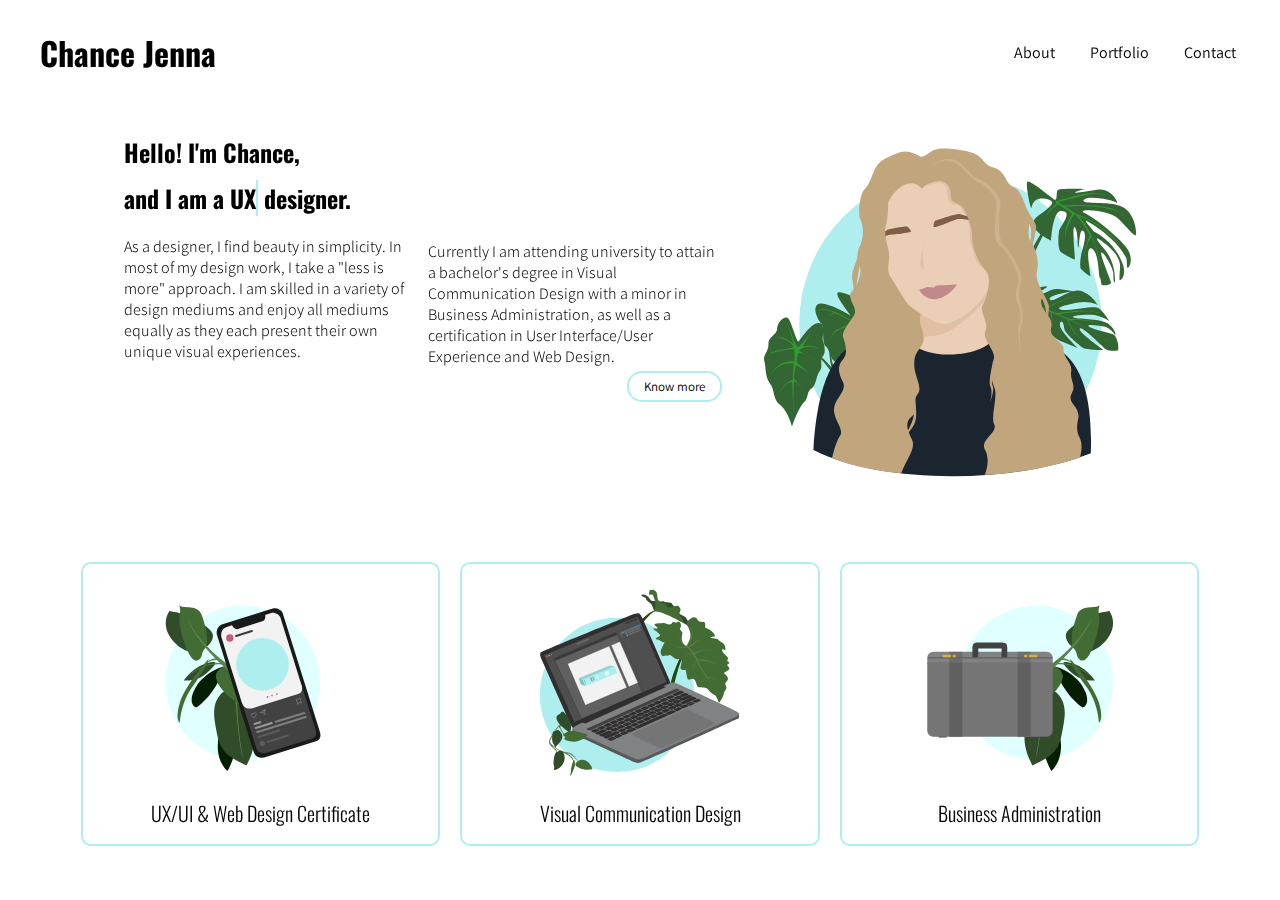
==== commit b6979c15: "Fixed Coloring Issue" ====
--- a/index.html
+++ b/index.html
@@ -10,7 +10,7 @@
     <link href="https://fonts.googleapis.com/css2?family=Assistant&display=swap" rel="stylesheet"> 
     <link href="https://fonts.googleapis.com/css2?family=Oswald&display=swap" rel="stylesheet"> 
     <link href="https://fonts.googleapis.com/css2?family=Oswald:wght@300&display=swap" rel="stylesheet">
-    
+
     <link rel="stylesheet" href="styles.css">
     <script src="scripts.js"></script>
     
@@ -52,7 +52,7 @@
    </section>
    </section>
    <section class="selfportrait">
-     <svg xmlns="http://www.w3.org/2000/svg" viewBox="0 0 500 500"><defs><style>.cls-2{fill:#363}.cls-3{fill:#393}.cls-5{fill:#eaceb5}.cls-6{fill:#e0bfa4}.cls-7{fill:#825e4a}.cls-9{fill:#c1a57c}</style></defs><g id="Me_2.0" data-name="Me 2.0"><circle cx="243.21" cy="281.74" r="189.09"/><path class="cls-2" d="M93.36 295.65s-10.52 40.1 20 81.73S78.94 334.27 96 297.89s-2.64-2.24-2.64-2.24z"/><path class="cls-2" d="M52.3 305.71s39.62 12.21 58.91 60.07-18.49-52-58.39-56.66-.52-3.41-.52-3.41z"/><path id="Alocasia1" class="cls-2" d="M124.47 250s-22-11-22.88-5.68 17 27.81 17 27.81-30.4-18.26-39.81-14.87-2 19.36 2.6 24.35.45 24.08 5.73 28.77 5.91 15.14 10 18 26 15.1 26 15.1z"/><path id="Alocasia1_Lines" data-name="Alocasia1 Lines" class="cls-3" d="M121.69 278.92s-22.61-12.27-31.52-14.15a26.62 26.62 0 00-16 1.71s13.63-4.2 22.76 1.88c-2.32 1-13.61 9.71-13.61 9.71s13-10.09 15.78-8.95 23.32 11.16 23.32 11.16-19.32 7.79-22.77 10.47-8.13 11.55-8.13 11.55 4.53-8.08 9.71-11.17 23.46-10.21 23.46-10.21z"/><path id="Alocasia2" class="cls-2" d="M45 410.49s-5-18.85-14.78-26.67-6.4-18.82-12.78-27.08-4.7-19.38-7-27.69 5.41-10.92 5.08-21.1S26 297.06 26.41 288.23s10.29-17.3 14.19-12.33 10.46 29.34 12.46 28.35 14.86-23.14 25-23.13 4 18.35 5.47 22.13 4.54 14.2 0 19.44.75 12.65-3.81 18.51-4.5 18.07-10.48 22-3.68 12-8.62 16.57S50.28 395.72 45 410.49z"/><path id="Alocasia2_Lines" data-name="Alocasia2 Lines" class="cls-3" d="M46.84 395.36s-.18-39.81.84-41.08 8.44 5.5 12.67 15.22a59.71 59.71 0 00-12.84-18.81s1.44-16.4 2.17-16.63 10.5 4.49 16.28 10.25-7-8.36-15-13c.14-4.42 1.12-12.27 2.32-12.4S66 320.18 77 329.63c-5.24-5.06-24-13.23-23.07-14.24s11.78-9.31 25.31-1.16c-1.26-1.43-7.59-6.7-20.9-3.51 1.35-2.12 10.1-19.41 16.6-22.91-3.66 1.23-18.76 21.52-22.09 23.28S40.72 283 38 279.4c1.95 5.13 9.88 28.09 8.71 27.68s-11.94-11.89-24.81-7.43c4.29-.6 17.95-.23 25.12 11.64.5 2.06-25.23 3.12-31 9.08 5.61-2.71 29.42-7.92 31.35-5.88 1.24 3.38.79 14.94.79 14.94s-18.55-4.06-29.43 16.34c5-6.14 11.9-16.15 28.43-13.84-.5 5.81-1.24 19.89-1.24 19.89s-13.72 5.72-16.13 17.35c2.28-5 5.44-12.24 15.27-14.83.46 2.66 1.78 41.02 1.78 41.02z"/><path id="Monstera1" class="cls-2" d="M346.56 239.77s14-5.24 17-4.25-17.67 9.72-9.27 9.53 13.49-7.08 23.24-6.28a191.49 191.49 0 0119.17 2.68s-34.14 4.92-29.19 10.36 26.43-16 40.12-10.11a41.72 41.72 0 0119.46 17s-9.64-6.15-26.1-2.74-26.61 6.07-19.69 8.66 40.65-6 46.72-2 13.9 16.66 13.9 16.66-10.07-7.94-23.48-8.25-26.8 1.64-20.3 3.66 34.35.7 43.39 8.35 7.73 13.68 7.73 13.68-5.47-9.64-14.25-11.23-22.46-3.31-19 0 24.92 7.56 30.7 10 7.19 18.86 5.75 19.83-11.78 1.45-15.7-1.65-30.49-30.47-32.08-25.27 29.12 25.6 29.26 26.41-23.18-.73-25.43-2.67-23-17.31-23.35-24.72-4.59-11.66-5.35-4.36 22.34 29.37 22.34 29.37l-23.82-9.76c-5.49-2.23-23.16-20.41-23.16-20.41z"/><path id="Monstera1_Linex" data-name="Monstera1 Linex" class="cls-3" d="M443.62 306.31s-43.26-26.77-48.81-28.5 25-.35 35.95 4.69 9.42 4.2 9.42 4.2-15.56-10.56-47.18-10.52c-4.11-1.33-16.07-5.65-15-5.88s30.12-5.26 40.91-3.49 13.16 3.19 13.16 3.19-12.92-8.16-55.66-1.08c-4-.93-13.88-5.17-13.88-5.17s24.81-14.77 35.21-15a114.64 114.64 0 0116.44.54s-15-2.17-22.13-.12-30.92 13.76-30.92 13.76l-5.95-2.79 13.46 8.17s-.94 10.78 1.87 16.14 14.55 16.91 14.55 16.91-14.86-13.43-15.26-20.72a83.45 83.45 0 01.12-12.25l19.08 7.74s4.61 13.74 12 20.56a149.78 149.78 0 0012.58 10.58s-20.21-14.58-22.86-30.27c1.78.37 22.21 9.82 52.9 29.31z"/><path id="Monstera2" class="cls-2" d="M374 127.53c-1.42.31-33-27.23-35.05-22.6s4 31.87 5.05 32.74.16-18 23.34-10.14c4.05 2.6 6.84 4.34-14.25 19.4s15.69 31.29 15.69 31.29 2-37 12.46-36.91 9 5.91-2.32 23.87c-2.31 15.94-.29 25.5 2 27.23s17.09 10.2 17.67 9.3-4.34-44.93 0-40 2.89 26.48 4.34 25.12 1.17-26.28 6.38-20.49-2 25.21-2.9 29.84-2 15.11-.29 17.41 11.59 10.69 11.88 8.66-7.53-38.53 1.74-34.18 8.11 34.76 10.14 36.79.58 8.11 3.18 9 10.72-.56 10.72-3-15.93-39-11.59-37.82 14.49 21.15 14.49 26.36.29 10.74 1.45 11.46 2-25.07-12.46-41.87-11.59-17.09 2.61-5.51 16.8 21.15 16.8 26.94-1.74 18 0 17.39 6.95-5.51 4.34-16.81-14.48-32.73-37.07-44c-6.09-7.53-12.75-14.48-9.27-13.32s36.5 20.28 49.82 46.35c1.45 5.5 0 13 2 12.16s7-10.43 0-22.59-43.1-41.6-56.14-46.75c-4.34-4.61 33-3.45 45.48 9.3s18.25 20.19 20.28 19.37 0-28.35-17.67-35.88-51.57-1.74-47.22-8.11 36.21-.58 41.71 3.76c1.45-2-8.72-19.12-23-16.8s-36.34 6.08-27.36 2.32 13.9-2.9 13.9-2.9-36.21-1.74-37.94 1.45-.33 11.64-2.94 12.17z"/><path id="Monstera2_Lines" data-name="Monstera2 Lines" class="cls-3" d="M432.3 216.93s-7.24-34.93-13.46-43.06c-2.07 3.19-8.77 14.51-8.77 32.22-.32-12 3.19-26.8 7.34-34.46-1.92-4.3-17.87-28.23-19.62-26.47S384.23 165.73 387.1 182c-2.39-16.11 1.76-26.16 8.3-37.64-3.19-2.39-17.87-11.51-17.87-11.51s-15 9.91-18.34 22.35c3.67-11.48 7.82-15.47 16.27-23.12-.89-4.19-1.46-4.55-1.46-4.55l.88-.69.95 2.14s31.44-10.16 44.67-10.26 18 3.07 18 3.07a37.82 37.82 0 00-18-2.11c-10.35 1.25-43.23 10.64-43.23 10.64l6.71 4s52-3.63 67.64 7 15.82 12.44 15.82 12.44S457 143.94 450 141.19s-30.44-8.47-63.46-5.36c3.67 2.54 14.68 9.59 14.68 9.59s33.21 10.31 54 39.35c-6.69-7.63-29.21-30.79-51.63-36.84 4.86 6.07 21.61 23.19 28.71 69z"/><path id="Monstera2_Stem" data-name="Monstera2 Stem" class="cls-2" d="M370.35 150s-30.67 55.24-33.66 75.11.3-21.47.3-21.47 25.36-48.5 33.36-53.64z"/><path id="Shirt" d="M210.26 270.12s-2.47 30.91-47.1 29.74S79.23 317 71.79 440c85.63 42.95 248.73 42.95 346.74 4.14 8.38-224.14-154.66-86.93-126.45-200.33 21.68-87.16-81.82 26.31-81.82 26.31z" fill="#1a252f"/><path id="Neck" class="cls-5" d="M205.31 270.12s-1.36 16.69-20.2 25.07c17.09 37.53 108.6 31.09 116.2-2.25-13.52-6.1-20.05-18.43-12.24-49.13 22.2-87.16-83.76 26.31-83.76 26.31z"/><path id="Head_Shadow" data-name="Head Shadow" class="cls-6" d="M290.39 247.87s-34.81 43.76-62.9 48.46c-32 5.35-67.32 4.87-67.32 4.87l27.37-54.84 106.59-13.6z"/><path id="Head" class="cls-5" d="M234 282.47c14 1.55 47.45-22.26 56.82-45.69s24.6-136.48-72-135.89-65.61 99.57-51 122.42 15.81 28.11 21.67 34 28.71 23.4 44.51 25.16z"/><path id="Hair_Shadow" data-name="Hair Shadow" class="cls-6" d="M207.65 110.74s18.49-5.74 22.35-4.69 8.28 3.31 8.83 9.11 1.1 15.45 5.52 17.11 11.86 1.93 13.8 7.72 6.34 9.38 8.27 19 .28 17.94 2.21 23.46 6.63 24.81 10.76 26.77 10.63 10.13 11.09 12.9 3.65 10.6 3.65 10.6-2.87-27.13-9.22-41-21.8-65.24-26.76-68-25.39-26.22-25.39-26.22z"/><g id="Eyebrows"><path id="L_Eyebrow" data-name="L Eyebrow" class="cls-7" d="M194 166.44s-3.1-5.51-5.85-5.85-21.51 2.71-24.44 4.54-20 19.73-20 19.73 20-14 22.9-14S194 168.5 194 166.44z"/><path id="R_Eyebrow" data-name="R Eyebrow" class="cls-7" d="M221.89 160.4s.09-6 2.62-7.21 26.43-8.9 29.91-8.27 31 10.11 31 10.11-28.42-4.74-33.16-3.79-16.74 6.63-19.27 7.26-11.16 5.04-11.1 1.9z"/></g><path id="Lips" d="M250.89 232.76s-14.42 1.61-21.21 1.24-5.92 3.08-8.39 3-5.8-1.48-8.89 0a58.49 58.49 0 01-8.27 2.84s4.82 11.48 18 11.72 27.01-12.75 28.76-18.8z" fill="#c18a8a"/><path id="Hair" class="cls-9" d="M261.63 141.89s9.19 19.52 8.61 30.42 5.74 32.15 16.08 41.91 1.61 37.12-3 44.59 8.48 23.42 3.45 32.6 13.88 25.57 10.44 34.76-4.49 24.68.62 35.59-5.11 36.17 0 46.5S278.85 427 286.32 440s-.43 31.16-.43 31.16 58-1.46 119.21-21.87c6.9-30.68-8.1-20.17-2.35-48.29 3.19-15.63-14.79-18.93-8.08-31.65 6.06-11.5-2.6-15.9-.67-27.53 1.79-10.76-10.66-17.94-9.51-27.7s-18.95-12.86-15.49-27.39-16.07-22-12.05-35.19-8.61-18.95-5.74-34.45a50.18 50.18 0 00-8-37.89c-6.31-9.18 2-28.89-3-37.31s-7.88-27-18.21-30.43-8.61-20.09-25.26-24.68-9.18-16.65-37.89-21.25-35.22-2.22-42.11 3-10.35 5.07-10.35 5.07-15.39-9.79-26.28-5.77S157 76.27 151.22 84.3s-7.63 22.53-16.09 30.5c-4.12 3.87-9 27.66-4.39 37.42s3.35 25.26-1.19 33.3-2.92 21.81 0 25.26-.53 22.39-9.14 30.42 6.89 20.53 2.87 28.92-16.65 21-14.35 28.49 6.91 20.67-.28 28.13-6 16.65 0 28.13-11.78 21.82-11.2 35.59 13.2 24.11 7.46 32.15S95.3 450 95.3 450s27.9 13.59 86.12 19.14c6.9-17.93 18.79-31.07 13.62-42s-10.33-21.24 0-29.27 0-20.1 6.89-27.56-3.45-22.39-4-34.44 1.15-15.5 8-24.69 2.29-20.09 0-27 0-14.21 0-14.21-13.13-8.89-16.43-12.77-15.52-24.44-21.67-34 1.16-20.7-2.34-33.65-5.1-23.85-3.35-29.1 3.35-19.24 3-27.09 20.4-35.31 37.85-24c11 9.69-3.74-1.1 27-5.9 18.48 3.6 10.27 21.4 16.42 25.66s11.48 3.78 15.22 12.77z"/><path id="Hair_Piece_1" data-name="Hair Piece 1" class="cls-9" d="M332 132.85s17.18 18.93 18.09 27.44-12.54 53-13.71 59.92 9.64-49 7.29-57.75-12.35-19-12.35-19z"/><path id="HP2" class="cls-9" d="M355.79 238.1s9.92 16.83 10.35 22.08-3.05 29.27-3.05 29.27 3.93-29.71-9.62-44.13 2.32-7.22 2.32-7.22z"/><path id="HP3" class="cls-9" d="M126.77 200.2s-7.68 18-6.51 25 3.19 27.42 3.19 27.42 4.39-43.18 9.06-49-5.74-3.42-5.74-3.42z"/><path id="HP4" class="cls-9" d="M199.83 387.63s1.72 11.64-1.52 19.09-13.81 18.4-13.81 18.4 17.13-26.15 12-35.81 3.33-1.68 3.33-1.68z"/><path id="HP5" class="cls-9" d="M295.25 335.85s-5.14 18-2 25.43-1 20.1-1 20.1 6.09-15.17 3.7-21.14 1.9-23.59 1.9-23.59z"/><path id="Hair_Highlight" data-name="Hair Highlight" d="M218.1 85.4s13.9-11.58 27.79-8.69 21.43 21.13 31.85 24.17 30.11 21 27.8 32.59-3.48 42.84 3.47 49.21 26.59 34.17 22.27 48.07-1.47 24.9 0 27.21 4.32 20.48 0 28.77 2.29 44.2 2.29 44.2-8.62-40-5.47-46.64 3.85-16.12-1.75-29.08 4.55-23.61.7-34.4-13.31-29.37-23.47-37.42-.7-45.55-3.86-55-15.72-21.73-22.42-23.13S254.18 81.79 246.82 80s-7.35-4.66-28.72 5.4z" fill="#ccb18d"/><path id="Nose_Shadow" data-name="Nose Shadow" class="cls-6" d="M210 178.84s-5.3 29.73-4.73 31.24 3.59 2.84 4.73 5.12-3.24-13.07 0-36.36z"/></g></svg>
+     <svg xmlns="http://www.w3.org/2000/svg" viewBox="0 0 500 500"><defs><style>.cls-2{fill:#363}.cls-3{fill:#393}.cls-5{fill:#eaceb5}.cls-6{fill:#e0bfa4}.cls-7{fill:#825e4a}.cls-9{fill:#c1a57c}</style></defs><g id="Me_2.0" data-name="Me 2.0"><circle cx="243.21" cy="281.74" r="189.09" class="SPcircle"/><path class="cls-2" d="M93.36 295.65s-10.52 40.1 20 81.73S78.94 334.27 96 297.89s-2.64-2.24-2.64-2.24z"/><path class="cls-2" d="M52.3 305.71s39.62 12.21 58.91 60.07-18.49-52-58.39-56.66-.52-3.41-.52-3.41z"/><path id="Alocasia1" class="cls-2" d="M124.47 250s-22-11-22.88-5.68 17 27.81 17 27.81-30.4-18.26-39.81-14.87-2 19.36 2.6 24.35.45 24.08 5.73 28.77 5.91 15.14 10 18 26 15.1 26 15.1z"/><path id="Alocasia1_Lines" data-name="Alocasia1 Lines" class="cls-3" d="M121.69 278.92s-22.61-12.27-31.52-14.15a26.62 26.62 0 00-16 1.71s13.63-4.2 22.76 1.88c-2.32 1-13.61 9.71-13.61 9.71s13-10.09 15.78-8.95 23.32 11.16 23.32 11.16-19.32 7.79-22.77 10.47-8.13 11.55-8.13 11.55 4.53-8.08 9.71-11.17 23.46-10.21 23.46-10.21z"/><path id="Alocasia2" class="cls-2" d="M45 410.49s-5-18.85-14.78-26.67-6.4-18.82-12.78-27.08-4.7-19.38-7-27.69 5.41-10.92 5.08-21.1S26 297.06 26.41 288.23s10.29-17.3 14.19-12.33 10.46 29.34 12.46 28.35 14.86-23.14 25-23.13 4 18.35 5.47 22.13 4.54 14.2 0 19.44.75 12.65-3.81 18.51-4.5 18.07-10.48 22-3.68 12-8.62 16.57S50.28 395.72 45 410.49z"/><path id="Alocasia2_Lines" data-name="Alocasia2 Lines" class="cls-3" d="M46.84 395.36s-.18-39.81.84-41.08 8.44 5.5 12.67 15.22a59.71 59.71 0 00-12.84-18.81s1.44-16.4 2.17-16.63 10.5 4.49 16.28 10.25-7-8.36-15-13c.14-4.42 1.12-12.27 2.32-12.4S66 320.18 77 329.63c-5.24-5.06-24-13.23-23.07-14.24s11.78-9.31 25.31-1.16c-1.26-1.43-7.59-6.7-20.9-3.51 1.35-2.12 10.1-19.41 16.6-22.91-3.66 1.23-18.76 21.52-22.09 23.28S40.72 283 38 279.4c1.95 5.13 9.88 28.09 8.71 27.68s-11.94-11.89-24.81-7.43c4.29-.6 17.95-.23 25.12 11.64.5 2.06-25.23 3.12-31 9.08 5.61-2.71 29.42-7.92 31.35-5.88 1.24 3.38.79 14.94.79 14.94s-18.55-4.06-29.43 16.34c5-6.14 11.9-16.15 28.43-13.84-.5 5.81-1.24 19.89-1.24 19.89s-13.72 5.72-16.13 17.35c2.28-5 5.44-12.24 15.27-14.83.46 2.66 1.78 41.02 1.78 41.02z"/><path id="Monstera1" class="cls-2" d="M346.56 239.77s14-5.24 17-4.25-17.67 9.72-9.27 9.53 13.49-7.08 23.24-6.28a191.49 191.49 0 0119.17 2.68s-34.14 4.92-29.19 10.36 26.43-16 40.12-10.11a41.72 41.72 0 0119.46 17s-9.64-6.15-26.1-2.74-26.61 6.07-19.69 8.66 40.65-6 46.72-2 13.9 16.66 13.9 16.66-10.07-7.94-23.48-8.25-26.8 1.64-20.3 3.66 34.35.7 43.39 8.35 7.73 13.68 7.73 13.68-5.47-9.64-14.25-11.23-22.46-3.31-19 0 24.92 7.56 30.7 10 7.19 18.86 5.75 19.83-11.78 1.45-15.7-1.65-30.49-30.47-32.08-25.27 29.12 25.6 29.26 26.41-23.18-.73-25.43-2.67-23-17.31-23.35-24.72-4.59-11.66-5.35-4.36 22.34 29.37 22.34 29.37l-23.82-9.76c-5.49-2.23-23.16-20.41-23.16-20.41z"/><path id="Monstera1_Linex" data-name="Monstera1 Linex" class="cls-3" d="M443.62 306.31s-43.26-26.77-48.81-28.5 25-.35 35.95 4.69 9.42 4.2 9.42 4.2-15.56-10.56-47.18-10.52c-4.11-1.33-16.07-5.65-15-5.88s30.12-5.26 40.91-3.49 13.16 3.19 13.16 3.19-12.92-8.16-55.66-1.08c-4-.93-13.88-5.17-13.88-5.17s24.81-14.77 35.21-15a114.64 114.64 0 0116.44.54s-15-2.17-22.13-.12-30.92 13.76-30.92 13.76l-5.95-2.79 13.46 8.17s-.94 10.78 1.87 16.14 14.55 16.91 14.55 16.91-14.86-13.43-15.26-20.72a83.45 83.45 0 01.12-12.25l19.08 7.74s4.61 13.74 12 20.56a149.78 149.78 0 0012.58 10.58s-20.21-14.58-22.86-30.27c1.78.37 22.21 9.82 52.9 29.31z"/><path id="Monstera2" class="cls-2" d="M374 127.53c-1.42.31-33-27.23-35.05-22.6s4 31.87 5.05 32.74.16-18 23.34-10.14c4.05 2.6 6.84 4.34-14.25 19.4s15.69 31.29 15.69 31.29 2-37 12.46-36.91 9 5.91-2.32 23.87c-2.31 15.94-.29 25.5 2 27.23s17.09 10.2 17.67 9.3-4.34-44.93 0-40 2.89 26.48 4.34 25.12 1.17-26.28 6.38-20.49-2 25.21-2.9 29.84-2 15.11-.29 17.41 11.59 10.69 11.88 8.66-7.53-38.53 1.74-34.18 8.11 34.76 10.14 36.79.58 8.11 3.18 9 10.72-.56 10.72-3-15.93-39-11.59-37.82 14.49 21.15 14.49 26.36.29 10.74 1.45 11.46 2-25.07-12.46-41.87-11.59-17.09 2.61-5.51 16.8 21.15 16.8 26.94-1.74 18 0 17.39 6.95-5.51 4.34-16.81-14.48-32.73-37.07-44c-6.09-7.53-12.75-14.48-9.27-13.32s36.5 20.28 49.82 46.35c1.45 5.5 0 13 2 12.16s7-10.43 0-22.59-43.1-41.6-56.14-46.75c-4.34-4.61 33-3.45 45.48 9.3s18.25 20.19 20.28 19.37 0-28.35-17.67-35.88-51.57-1.74-47.22-8.11 36.21-.58 41.71 3.76c1.45-2-8.72-19.12-23-16.8s-36.34 6.08-27.36 2.32 13.9-2.9 13.9-2.9-36.21-1.74-37.94 1.45-.33 11.64-2.94 12.17z"/><path id="Monstera2_Lines" data-name="Monstera2 Lines" class="cls-3" d="M432.3 216.93s-7.24-34.93-13.46-43.06c-2.07 3.19-8.77 14.51-8.77 32.22-.32-12 3.19-26.8 7.34-34.46-1.92-4.3-17.87-28.23-19.62-26.47S384.23 165.73 387.1 182c-2.39-16.11 1.76-26.16 8.3-37.64-3.19-2.39-17.87-11.51-17.87-11.51s-15 9.91-18.34 22.35c3.67-11.48 7.82-15.47 16.27-23.12-.89-4.19-1.46-4.55-1.46-4.55l.88-.69.95 2.14s31.44-10.16 44.67-10.26 18 3.07 18 3.07a37.82 37.82 0 00-18-2.11c-10.35 1.25-43.23 10.64-43.23 10.64l6.71 4s52-3.63 67.64 7 15.82 12.44 15.82 12.44S457 143.94 450 141.19s-30.44-8.47-63.46-5.36c3.67 2.54 14.68 9.59 14.68 9.59s33.21 10.31 54 39.35c-6.69-7.63-29.21-30.79-51.63-36.84 4.86 6.07 21.61 23.19 28.71 69z"/><path id="Monstera2_Stem" data-name="Monstera2 Stem" class="cls-2" d="M370.35 150s-30.67 55.24-33.66 75.11.3-21.47.3-21.47 25.36-48.5 33.36-53.64z"/><path id="Shirt" d="M210.26 270.12s-2.47 30.91-47.1 29.74S79.23 317 71.79 440c85.63 42.95 248.73 42.95 346.74 4.14 8.38-224.14-154.66-86.93-126.45-200.33 21.68-87.16-81.82 26.31-81.82 26.31z" fill="#1a252f"/><path id="Neck" class="cls-5" d="M205.31 270.12s-1.36 16.69-20.2 25.07c17.09 37.53 108.6 31.09 116.2-2.25-13.52-6.1-20.05-18.43-12.24-49.13 22.2-87.16-83.76 26.31-83.76 26.31z"/><path id="Head_Shadow" data-name="Head Shadow" class="cls-6" d="M290.39 247.87s-34.81 43.76-62.9 48.46c-32 5.35-67.32 4.87-67.32 4.87l27.37-54.84 106.59-13.6z"/><path id="Head" class="cls-5" d="M234 282.47c14 1.55 47.45-22.26 56.82-45.69s24.6-136.48-72-135.89-65.61 99.57-51 122.42 15.81 28.11 21.67 34 28.71 23.4 44.51 25.16z"/><path id="Hair_Shadow" data-name="Hair Shadow" class="cls-6" d="M207.65 110.74s18.49-5.74 22.35-4.69 8.28 3.31 8.83 9.11 1.1 15.45 5.52 17.11 11.86 1.93 13.8 7.72 6.34 9.38 8.27 19 .28 17.94 2.21 23.46 6.63 24.81 10.76 26.77 10.63 10.13 11.09 12.9 3.65 10.6 3.65 10.6-2.87-27.13-9.22-41-21.8-65.24-26.76-68-25.39-26.22-25.39-26.22z"/><g id="Eyebrows"><path id="L_Eyebrow" data-name="L Eyebrow" class="cls-7" d="M194 166.44s-3.1-5.51-5.85-5.85-21.51 2.71-24.44 4.54-20 19.73-20 19.73 20-14 22.9-14S194 168.5 194 166.44z"/><path id="R_Eyebrow" data-name="R Eyebrow" class="cls-7" d="M221.89 160.4s.09-6 2.62-7.21 26.43-8.9 29.91-8.27 31 10.11 31 10.11-28.42-4.74-33.16-3.79-16.74 6.63-19.27 7.26-11.16 5.04-11.1 1.9z"/></g><path id="Lips" d="M250.89 232.76s-14.42 1.61-21.21 1.24-5.92 3.08-8.39 3-5.8-1.48-8.89 0a58.49 58.49 0 01-8.27 2.84s4.82 11.48 18 11.72 27.01-12.75 28.76-18.8z" fill="#c18a8a"/><path id="Hair" class="cls-9" d="M261.63 141.89s9.19 19.52 8.61 30.42 5.74 32.15 16.08 41.91 1.61 37.12-3 44.59 8.48 23.42 3.45 32.6 13.88 25.57 10.44 34.76-4.49 24.68.62 35.59-5.11 36.17 0 46.5S278.85 427 286.32 440s-.43 31.16-.43 31.16 58-1.46 119.21-21.87c6.9-30.68-8.1-20.17-2.35-48.29 3.19-15.63-14.79-18.93-8.08-31.65 6.06-11.5-2.6-15.9-.67-27.53 1.79-10.76-10.66-17.94-9.51-27.7s-18.95-12.86-15.49-27.39-16.07-22-12.05-35.19-8.61-18.95-5.74-34.45a50.18 50.18 0 00-8-37.89c-6.31-9.18 2-28.89-3-37.31s-7.88-27-18.21-30.43-8.61-20.09-25.26-24.68-9.18-16.65-37.89-21.25-35.22-2.22-42.11 3-10.35 5.07-10.35 5.07-15.39-9.79-26.28-5.77S157 76.27 151.22 84.3s-7.63 22.53-16.09 30.5c-4.12 3.87-9 27.66-4.39 37.42s3.35 25.26-1.19 33.3-2.92 21.81 0 25.26-.53 22.39-9.14 30.42 6.89 20.53 2.87 28.92-16.65 21-14.35 28.49 6.91 20.67-.28 28.13-6 16.65 0 28.13-11.78 21.82-11.2 35.59 13.2 24.11 7.46 32.15S95.3 450 95.3 450s27.9 13.59 86.12 19.14c6.9-17.93 18.79-31.07 13.62-42s-10.33-21.24 0-29.27 0-20.1 6.89-27.56-3.45-22.39-4-34.44 1.15-15.5 8-24.69 2.29-20.09 0-27 0-14.21 0-14.21-13.13-8.89-16.43-12.77-15.52-24.44-21.67-34 1.16-20.7-2.34-33.65-5.1-23.85-3.35-29.1 3.35-19.24 3-27.09 20.4-35.31 37.85-24c11 9.69-3.74-1.1 27-5.9 18.48 3.6 10.27 21.4 16.42 25.66s11.48 3.78 15.22 12.77z"/><path id="Hair_Piece_1" data-name="Hair Piece 1" class="cls-9" d="M332 132.85s17.18 18.93 18.09 27.44-12.54 53-13.71 59.92 9.64-49 7.29-57.75-12.35-19-12.35-19z"/><path id="HP2" class="cls-9" d="M355.79 238.1s9.92 16.83 10.35 22.08-3.05 29.27-3.05 29.27 3.93-29.71-9.62-44.13 2.32-7.22 2.32-7.22z"/><path id="HP3" class="cls-9" d="M126.77 200.2s-7.68 18-6.51 25 3.19 27.42 3.19 27.42 4.39-43.18 9.06-49-5.74-3.42-5.74-3.42z"/><path id="HP4" class="cls-9" d="M199.83 387.63s1.72 11.64-1.52 19.09-13.81 18.4-13.81 18.4 17.13-26.15 12-35.81 3.33-1.68 3.33-1.68z"/><path id="HP5" class="cls-9" d="M295.25 335.85s-5.14 18-2 25.43-1 20.1-1 20.1 6.09-15.17 3.7-21.14 1.9-23.59 1.9-23.59z"/><path id="Hair_Highlight" data-name="Hair Highlight" d="M218.1 85.4s13.9-11.58 27.79-8.69 21.43 21.13 31.85 24.17 30.11 21 27.8 32.59-3.48 42.84 3.47 49.21 26.59 34.17 22.27 48.07-1.47 24.9 0 27.21 4.32 20.48 0 28.77 2.29 44.2 2.29 44.2-8.62-40-5.47-46.64 3.85-16.12-1.75-29.08 4.55-23.61.7-34.4-13.31-29.37-23.47-37.42-.7-45.55-3.86-55-15.72-21.73-22.42-23.13S254.18 81.79 246.82 80s-7.35-4.66-28.72 5.4z" fill="#ccb18d"/><path id="Nose_Shadow" data-name="Nose Shadow" class="cls-6" d="M210 178.84s-5.3 29.73-4.73 31.24 3.59 2.84 4.73 5.12-3.24-13.07 0-36.36z"/></g></svg>
    </section>
  </main>
 
--- a/styles.css
+++ b/styles.css
@@ -182,7 +182,7 @@
   margin-top: -20px;
 }
 
-circle {
+.SPcircle {
   fill: paleturquoise;
 }
 
